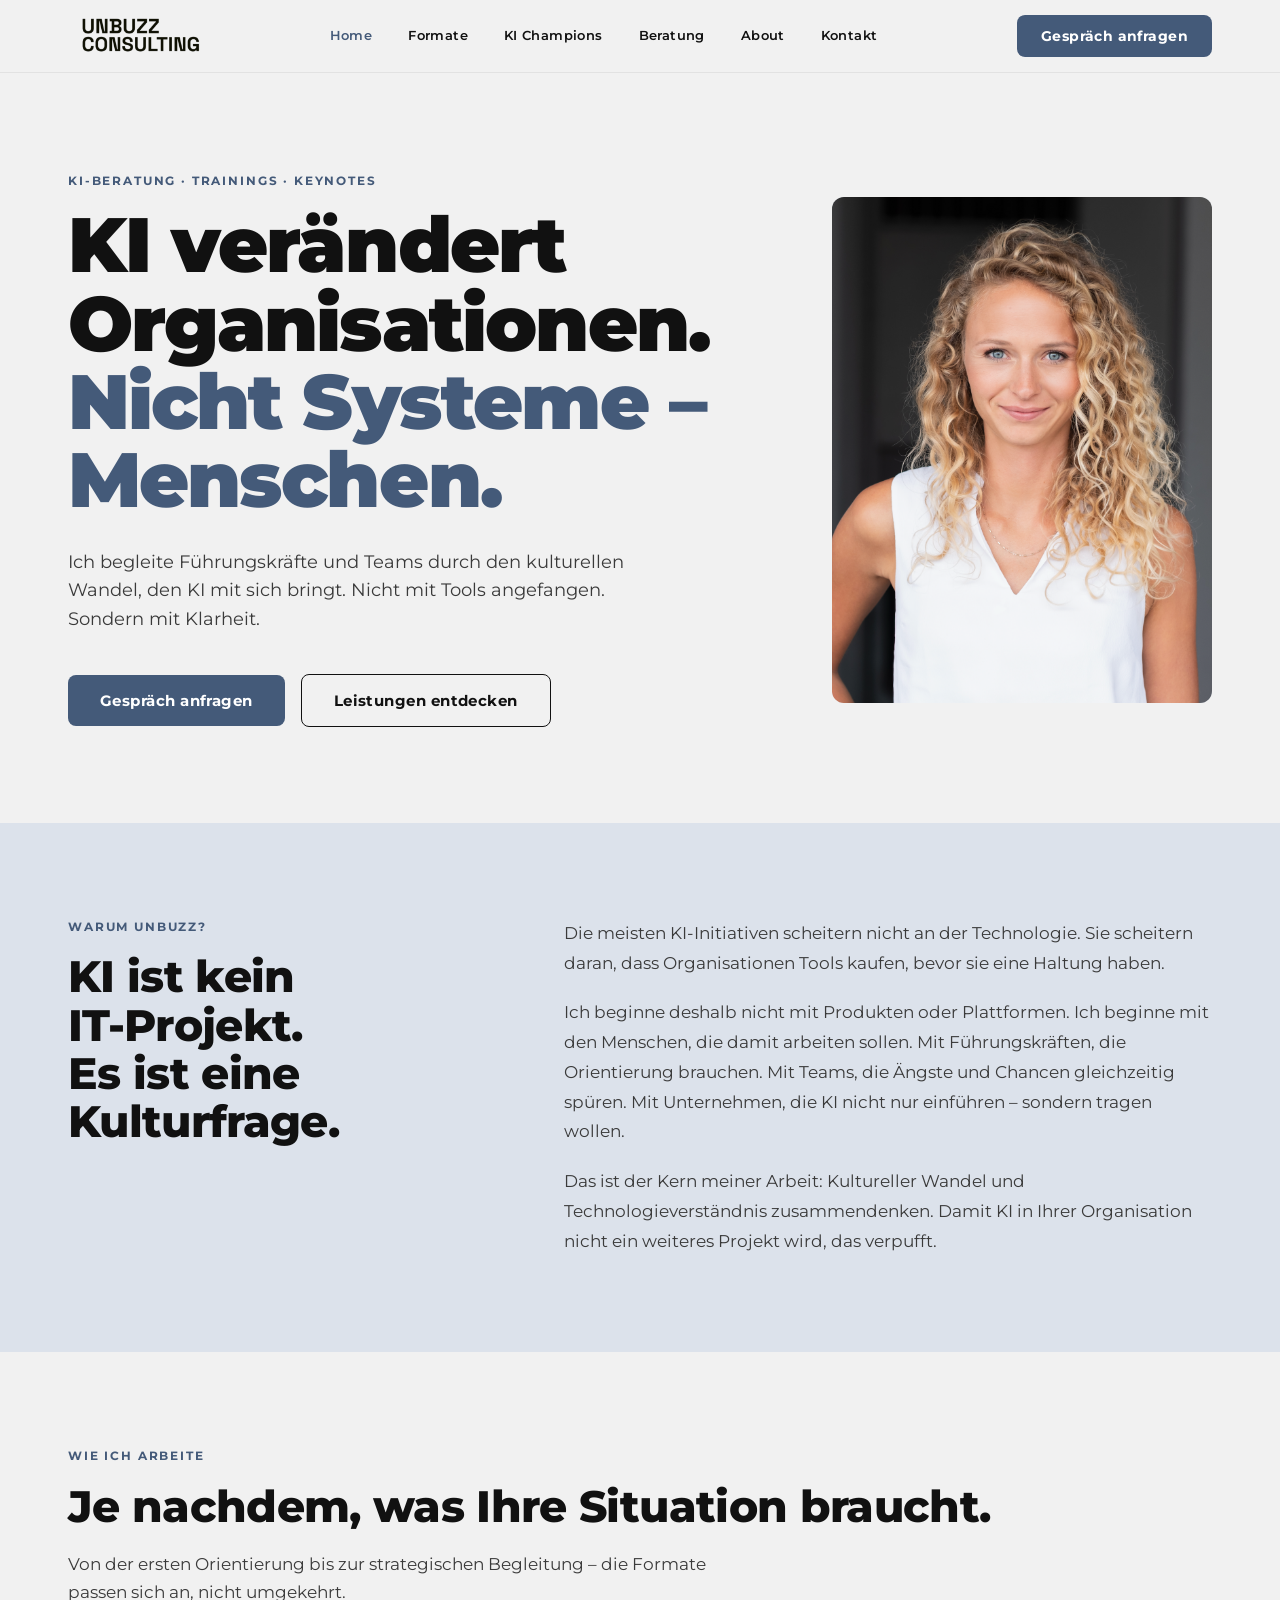
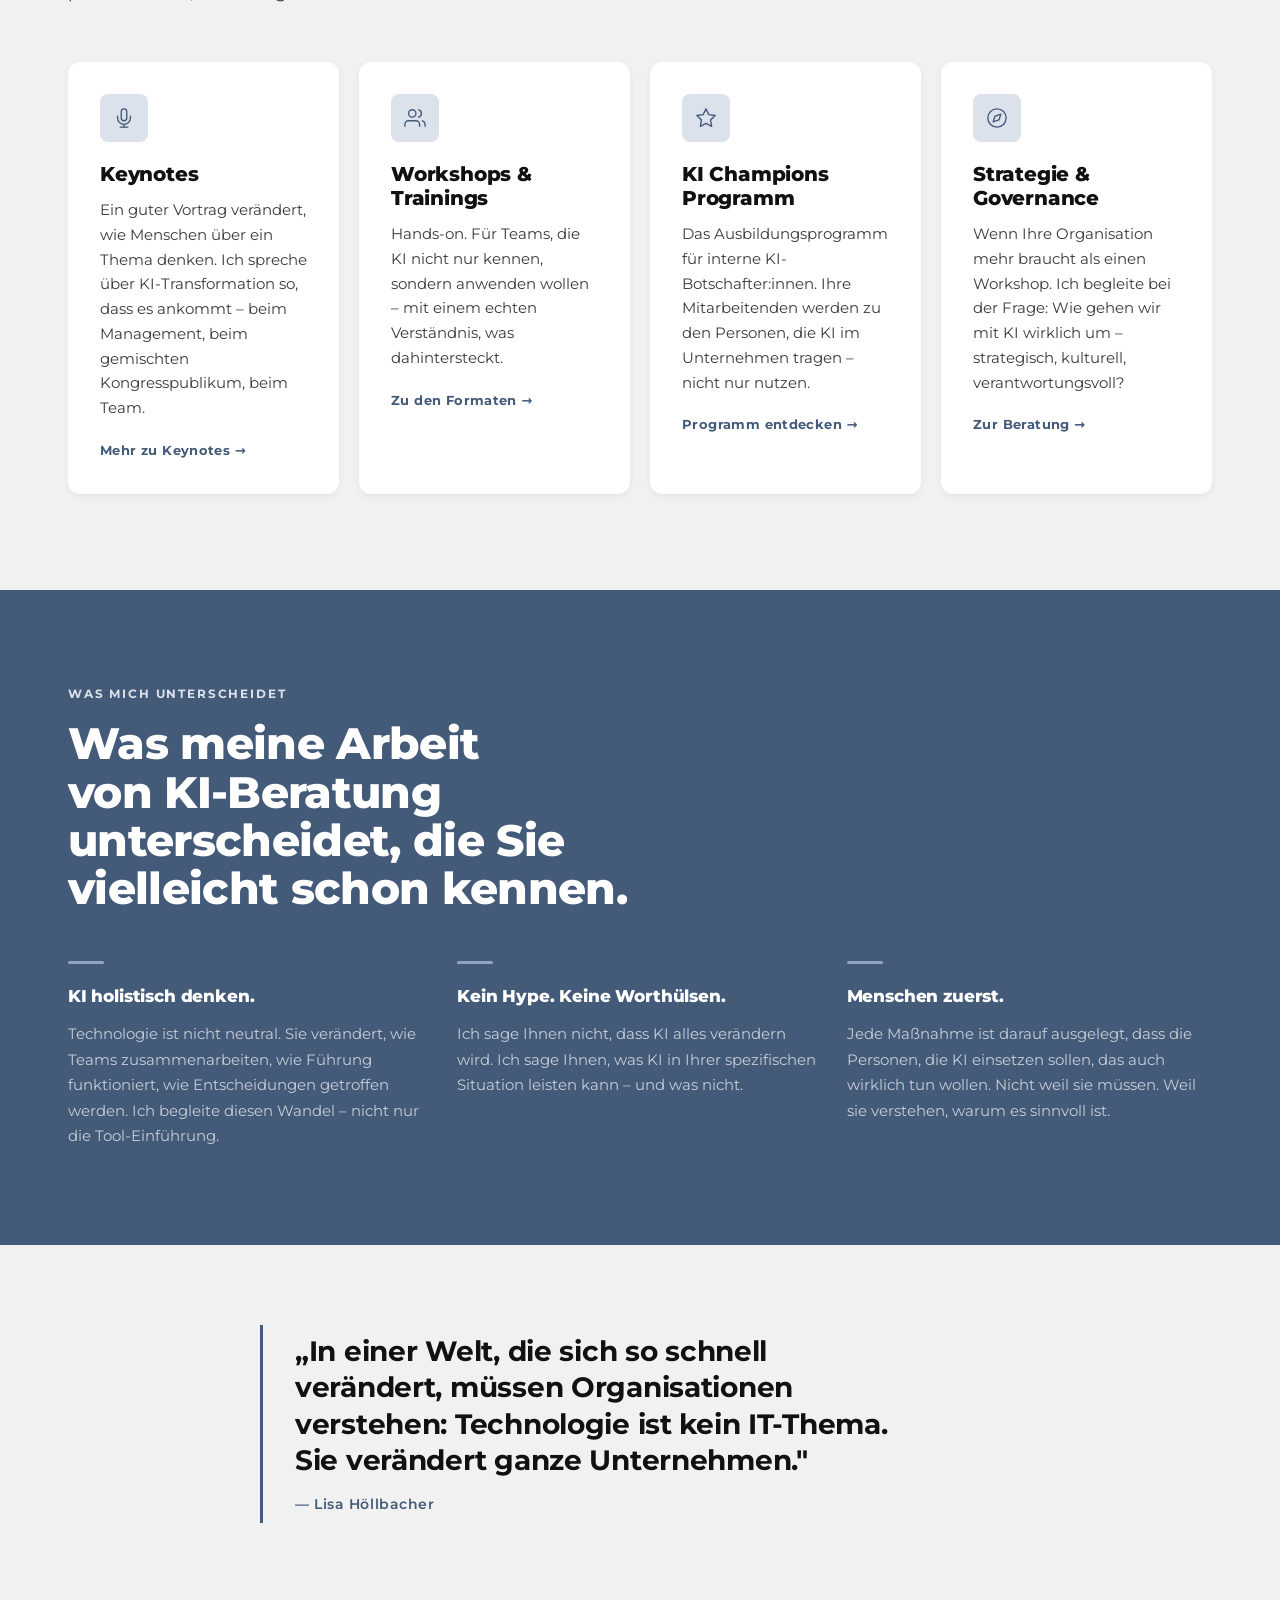
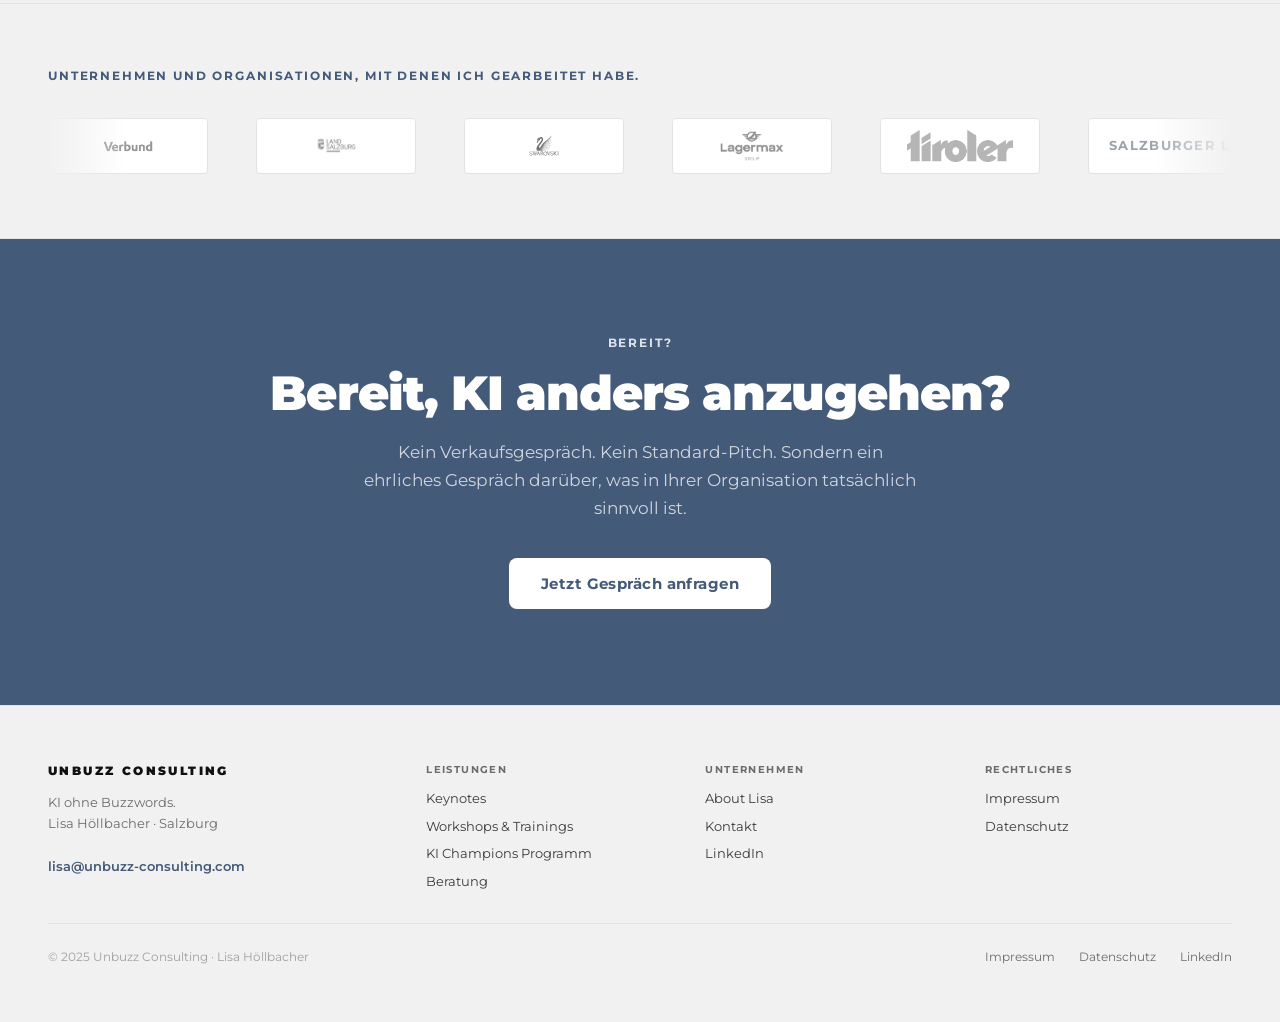
==== index.html @ aeaa01e0 "Add SEO foundations: sitemap, robots.txt, canonical, JSON-LD, OG tags - sitemap.xml: lists all 6 ind" ====
<!DOCTYPE html>
<html lang="de">
<head>
  <meta charset="UTF-8">
  <meta name="viewport" content="width=device-width, initial-scale=1.0">
  <title>Unbuzz Consulting – KI ohne Buzzwords | Lisa Höllbacher</title>
  <meta name="description" content="KI-Trainerin, Keynote Speakerin und Beraterin. Ich begleite Organisationen beim kulturellen Wandel durch KI – klar, konkret, ohne Hype. Workshops, KI Champions Programm, Strategieberatung.">
  <meta property="og:title" content="Unbuzz Consulting – KI ohne Buzzwords | Lisa Höllbacher">
  <meta property="og:description" content="KI-Trainerin, Keynote Speakerin und Beraterin. Ich begleite Organisationen beim kulturellen Wandel durch KI – klar, konkret, ohne Hype.">
  <meta property="og:type" content="website">
  <meta property="og:url" content="https://unbuzz-consulting.com/">
  <meta property="og:image" content="https://unbuzz-consulting.com/assets/img/lisa-portrait.jpg">
  <meta property="og:locale" content="de_AT">
  <meta property="og:site_name" content="Unbuzz Consulting">
  <meta name="robots" content="index, follow">
  <link rel="canonical" href="https://unbuzz-consulting.com/">
  <link rel="stylesheet" href="./assets/css/style.css">
  <script type="application/ld+json">
  {
    "@context": "https://schema.org",
    "@graph": [
      {
        "@type": "Person",
        "name": "Lisa Höllbacher",
        "jobTitle": "KI-Trainerin, Keynote Speakerin & Beraterin",
        "url": "https://unbuzz-consulting.com/about.html",
        "sameAs": [
          "https://www.linkedin.com/in/lisa-hoellbacher",
          "https://www.forbes.com/profile/lisa-hoellbacher"
        ]
      },
      {
        "@type": "ProfessionalService",
        "name": "Unbuzz Consulting",
        "description": "KI-Trainings, Keynotes und strategische Beratung für Organisationen",
        "url": "https://unbuzz-consulting.com",
        "email": "lisa@unbuzz-consulting.com",
        "telephone": "+436641111668",
        "address": {
          "@type": "PostalAddress",
          "addressLocality": "Hallein",
          "postalCode": "5400",
          "addressCountry": "AT"
        },
        "areaServed": ["AT", "DE", "CH"]
      }
    ]
  }
  </script>
</head>
<body>

  <!-- HEADER -->
  <header class="site-header" role="banner">
    <div class="site-header__inner">
      <a href="./index.html" class="site-header__brand" aria-label="Unbuzz Consulting – Startseite">
        <img src="./assets/img/logo.png" alt="Unbuzz Consulting Logo" >
      </a>
      <button class="nav-toggle" aria-expanded="false" aria-controls="main-nav" aria-label="Navigation öffnen">
        <span></span><span></span><span></span>
      </button>
      <nav class="site-header__nav" id="main-nav" role="navigation" aria-label="Hauptnavigation">
        <a href="./index.html" class="active">Home</a>
        <a href="./formate.html">Formate</a>
        <a href="./ki-champions.html">KI Champions</a>
        <a href="./beratung.html">Beratung</a>
        <a href="./about.html">About</a>
        <a href="./kontakt.html">Kontakt</a>
      </nav>
      <a href="./kontakt.html" class="btn btn--primary site-header__cta">Gespräch anfragen</a>
    </div>
  </header>

  <main id="main-content">

    <!-- BLOCK 1: HERO -->
    <section class="hero hero--split" aria-labelledby="hero-title">
      <div class="hero__content">
        <span class="eyebrow">KI-Beratung · Trainings · Keynotes</span>
        <h1 class="hero__title" id="hero-title">
          KI verändert Organisationen.<br>
          <span class="accent">Nicht Systeme –<br>Menschen.</span>
        </h1>
        <p class="hero__sub">
          Ich begleite Führungskräfte und Teams durch den kulturellen Wandel, den KI mit sich bringt. Nicht mit Tools angefangen. Sondern mit Klarheit.
        </p>
        <div class="hero__ctas">
          <a href="./kontakt.html" class="btn btn--primary btn--lg">Gespräch anfragen</a>
          <a href="./formate.html" class="btn btn--outline btn--lg">Leistungen entdecken</a>
        </div>
      </div>
      <div class="hero__portrait" aria-hidden="true">
        <img src="./assets/img/lisa-portrait.jpg" alt="Lisa Höllbacher – KI-Expertin und Keynote Speakerin" width="380" height="507" onerror="this.parentElement.innerHTML='<div class=\'hero__portrait-placeholder\'><span>Lisa Höllbacher</span></div>'">
      </div>
    </section>

    <!-- BLOCK 2: POSITIONIERUNG -->
    <section class="section--soft" aria-labelledby="position-title">
      <div class="section__inner">
        <div class="grid-2-3" style="align-items:start;">
          <div>
            <span class="eyebrow">Warum Unbuzz?</span>
            <h2 class="section__title" id="position-title">KI ist kein IT-Projekt.<br>Es ist eine Kulturfrage.</h2>
          </div>
          <div>
            <p style="font-size:1.0625rem;color:var(--fg-2);line-height:1.75;margin-bottom:20px;">
              Die meisten KI-Initiativen scheitern nicht an der Technologie. Sie scheitern daran, dass Organisationen Tools kaufen, bevor sie eine Haltung haben.
            </p>
            <p style="font-size:1.0625rem;color:var(--fg-2);line-height:1.75;margin-bottom:20px;">
              Ich beginne deshalb nicht mit Produkten oder Plattformen. Ich beginne mit den Menschen, die damit arbeiten sollen. Mit Führungskräften, die Orientierung brauchen. Mit Teams, die Ängste und Chancen gleichzeitig spüren. Mit Unternehmen, die KI nicht nur einführen – sondern tragen wollen.
            </p>
            <p style="font-size:1.0625rem;color:var(--fg-2);line-height:1.75;">
              Das ist der Kern meiner Arbeit: Kultureller Wandel und Technologieverständnis zusammendenken. Damit KI in Ihrer Organisation nicht ein weiteres Projekt wird, das verpufft.
            </p>
          </div>
        </div>
      </div>
    </section>

    <!-- BLOCK 3: LEISTUNGEN -->
    <section class="section" aria-labelledby="leistungen-title">
      <span class="eyebrow">Wie ich arbeite</span>
      <h2 class="section__title" id="leistungen-title">Je nachdem, was Ihre Situation braucht.</h2>
      <p class="section__lead">Von der ersten Orientierung bis zur strategischen Begleitung – die Formate passen sich an, nicht umgekehrt.</p>
      <div class="grid-4" role="list">

        <article class="card fade-in" role="listitem">
          <div class="card__icon" aria-hidden="true">
            <svg viewBox="0 0 24 24" aria-hidden="true"><path d="M12 2a3 3 0 0 1 3 3v7a3 3 0 0 1-6 0V5a3 3 0 0 1 3-3Z"/><path d="M19 10v2a7 7 0 0 1-14 0v-2"/><line x1="12" y1="19" x2="12" y2="22"/><line x1="8" y1="22" x2="16" y2="22"/></svg>
          </div>
          <h3 class="card__title">Keynotes</h3>
          <p class="card__body">Ein guter Vortrag verändert, wie Menschen über ein Thema denken. Ich spreche über KI-Transformation so, dass es ankommt – beim Management, beim gemischten Kongresspublikum, beim Team.</p>
          <a href="./formate.html#keynotes" class="card__link">Mehr zu Keynotes →</a>
        </article>

        <article class="card fade-in" role="listitem">
          <div class="card__icon" aria-hidden="true">
            <svg viewBox="0 0 24 24" aria-hidden="true"><path d="M17 21v-2a4 4 0 0 0-4-4H5a4 4 0 0 0-4 4v2"/><circle cx="9" cy="7" r="4"/><path d="M23 21v-2a4 4 0 0 0-3-3.87"/><path d="M16 3.13a4 4 0 0 1 0 7.75"/></svg>
          </div>
          <h3 class="card__title">Workshops &amp; Trainings</h3>
          <p class="card__body">Hands-on. Für Teams, die KI nicht nur kennen, sondern anwenden wollen – mit einem echten Verständnis, was dahintersteckt.</p>
          <a href="./formate.html" class="card__link">Zu den Formaten →</a>
        </article>

        <article class="card fade-in" role="listitem">
          <div class="card__icon" aria-hidden="true">
            <svg viewBox="0 0 24 24" aria-hidden="true"><polygon points="12 2 15.09 8.26 22 9.27 17 14.14 18.18 21.02 12 17.77 5.82 21.02 7 14.14 2 9.27 8.91 8.26 12 2"/></svg>
          </div>
          <h3 class="card__title">KI Champions Programm</h3>
          <p class="card__body">Das Ausbildungsprogramm für interne KI-Botschafter:innen. Ihre Mitarbeitenden werden zu den Personen, die KI im Unternehmen tragen – nicht nur nutzen.</p>
          <a href="./ki-champions.html" class="card__link">Programm entdecken →</a>
        </article>

        <article class="card fade-in" role="listitem">
          <div class="card__icon" aria-hidden="true">
            <svg viewBox="0 0 24 24" aria-hidden="true"><circle cx="12" cy="12" r="10"/><polygon points="16.24 7.76 14.12 14.12 7.76 16.24 9.88 9.88 16.24 7.76"/></svg>
          </div>
          <h3 class="card__title">Strategie &amp; Governance</h3>
          <p class="card__body">Wenn Ihre Organisation mehr braucht als einen Workshop. Ich begleite bei der Frage: Wie gehen wir mit KI wirklich um – strategisch, kulturell, verantwortungsvoll?</p>
          <a href="./beratung.html" class="card__link">Zur Beratung →</a>
        </article>

      </div>
    </section>

    <!-- BLOCK 4: DIFFERENZIERUNG -->
    <section class="section--dark" aria-labelledby="diff-title">
      <div class="section__inner">
        <span class="eyebrow eyebrow--light">Was mich unterscheidet</span>
        <h2 class="section__title section__title--light" id="diff-title" style="max-width:640px;">Was meine Arbeit von KI-Beratung unterscheidet, die Sie vielleicht schon kennen.</h2>
        <div class="grid-3" style="margin-top:48px;">
          <div class="fade-in">
            <div style="width:36px;height:3px;background:var(--unb-steel);border-radius:2px;margin-bottom:20px;"></div>
            <h3 style="font-weight:800;font-size:1.0625rem;color:#fff;margin-bottom:12px;letter-spacing:-0.01em;">KI holistisch denken.</h3>
            <p style="font-size:0.9375rem;color:rgba(255,255,255,0.7);line-height:1.7;">Technologie ist nicht neutral. Sie verändert, wie Teams zusammenarbeiten, wie Führung funktioniert, wie Entscheidungen getroffen werden. Ich begleite diesen Wandel – nicht nur die Tool-Einführung.</p>
          </div>
          <div class="fade-in">
            <div style="width:36px;height:3px;background:var(--unb-steel);border-radius:2px;margin-bottom:20px;"></div>
            <h3 style="font-weight:800;font-size:1.0625rem;color:#fff;margin-bottom:12px;letter-spacing:-0.01em;">Kein Hype. Keine Worthülsen.</h3>
            <p style="font-size:0.9375rem;color:rgba(255,255,255,0.7);line-height:1.7;">Ich sage Ihnen nicht, dass KI alles verändern wird. Ich sage Ihnen, was KI in Ihrer spezifischen Situation leisten kann – und was nicht.</p>
          </div>
          <div class="fade-in">
            <div style="width:36px;height:3px;background:var(--unb-steel);border-radius:2px;margin-bottom:20px;"></div>
            <h3 style="font-weight:800;font-size:1.0625rem;color:#fff;margin-bottom:12px;letter-spacing:-0.01em;">Menschen zuerst.</h3>
            <p style="font-size:0.9375rem;color:rgba(255,255,255,0.7);line-height:1.7;">Jede Maßnahme ist darauf ausgelegt, dass die Personen, die KI einsetzen sollen, das auch wirklich tun wollen. Nicht weil sie müssen. Weil sie verstehen, warum es sinnvoll ist.</p>
          </div>
        </div>
      </div>
    </section>

    <!-- BLOCK 5: PULL QUOTE -->
    <section class="section" style="padding-top:80px;padding-bottom:80px;">
      <div style="max-width:760px;margin:0 auto;">
        <blockquote class="pull-quote">
          <p class="pull-quote__text">„In einer Welt, die sich so schnell verändert, müssen Organisationen verstehen: Technologie ist kein IT-Thema. Sie verändert ganze Unternehmen."</p>
          <footer class="pull-quote__author">— Lisa Höllbacher</footer>
        </blockquote>
      </div>
    </section>

    <!-- BLOCK 6: KUNDEN -->
    <div class="clients" aria-label="Referenzkunden">
      <div class="clients__label">
        <span class="eyebrow" style="margin-bottom:0;">Unternehmen und Organisationen, mit denen ich gearbeitet habe.</span>
      </div>
      <div class="clients__track-wrap">
        <div class="clients__track" aria-hidden="true">
          <!-- First set -->
          <div class="clients__logo clients__logo--img"><img loading="lazy" src="./assets/img/Kundenlogo/Verbund-group-logo.png" alt="Verbund"></div>
          <div class="clients__logo clients__logo--img"><img loading="lazy" src="./assets/img/Kundenlogo/land-salzburg-logo-1.jpg" alt="Land Salzburg"></div>
          <div class="clients__logo clients__logo--img"><img loading="lazy" src="./assets/img/Kundenlogo/swarovski-1.svg" alt="Swarovski"></div>
          <div class="clients__logo clients__logo--img"><img loading="lazy" src="./assets/img/Kundenlogo/lagermaxlogo.png" alt="Lagermax"></div>
          <div class="clients__logo clients__logo--img"><img loading="lazy" src="./assets/img/Kundenlogo/Tiroler_Logo_RGB (5).jpg" alt="Tiroler"></div>
          <div class="clients__logo">Salzburger Land Tourismus</div>
          <div class="clients__logo">IMH</div>
          <div class="clients__logo">apacampus</div>
          <div class="clients__logo">tectrain</div>
          <div class="clients__logo">S Research</div>
          <div class="clients__logo">akaki</div>
          <!-- Duplicate for seamless loop -->
          <div class="clients__logo clients__logo--img"><img loading="lazy" src="./assets/img/Kundenlogo/Verbund-group-logo.png" alt="Verbund"></div>
          <div class="clients__logo clients__logo--img"><img loading="lazy" src="./assets/img/Kundenlogo/land-salzburg-logo-1.jpg" alt="Land Salzburg"></div>
          <div class="clients__logo clients__logo--img"><img loading="lazy" src="./assets/img/Kundenlogo/swarovski-1.svg" alt="Swarovski"></div>
          <div class="clients__logo clients__logo--img"><img loading="lazy" src="./assets/img/Kundenlogo/lagermaxlogo.png" alt="Lagermax"></div>
          <div class="clients__logo clients__logo--img"><img loading="lazy" src="./assets/img/Kundenlogo/Tiroler_Logo_RGB (5).jpg" alt="Tiroler"></div>
          <div class="clients__logo">Salzburger Land Tourismus</div>
          <div class="clients__logo">IMH</div>
          <div class="clients__logo">apacampus</div>
          <div class="clients__logo">tectrain</div>
          <div class="clients__logo">S Research</div>
          <div class="clients__logo">akaki</div>
        </div>
      </div>
    </div>

    <!-- BLOCK 7: CTA BANNER -->
    <section class="cta-banner" aria-labelledby="cta-title">
      <div class="cta-banner__inner">
        <span class="eyebrow eyebrow--light" style="text-align:center;display:block;">Bereit?</span>
        <h2 class="cta-banner__title" id="cta-title">Bereit, KI anders anzugehen?</h2>
        <p class="cta-banner__text">Kein Verkaufsgespräch. Kein Standard-Pitch. Sondern ein ehrliches Gespräch darüber, was in Ihrer Organisation tatsächlich sinnvoll ist.</p>
        <div class="cta-banner__ctas">
          <a href="./kontakt.html" class="btn btn--white btn--lg">Jetzt Gespräch anfragen</a>
        </div>
      </div>
    </section>

  </main>

  <!-- FOOTER -->
  <footer class="site-footer" role="contentinfo">
    <div class="site-footer__inner">
      <div>
        <div class="site-footer__brand">Unbuzz Consulting</div>
        <p class="site-footer__tagline">KI ohne Buzzwords.<br>Lisa Höllbacher · Salzburg</p>
        <a href="mailto:lisa@unbuzz-consulting.com" style="font-size:0.8125rem;color:var(--unb-navy);font-weight:600;">lisa@unbuzz-consulting.com</a>
      </div>
      <div>
        <div class="site-footer__col-title">Leistungen</div>
        <nav class="site-footer__col" aria-label="Leistungen">
          <a href="./formate.html">Keynotes</a>
          <a href="./formate.html">Workshops &amp; Trainings</a>
          <a href="./ki-champions.html">KI Champions Programm</a>
          <a href="./beratung.html">Beratung</a>
        </nav>
      </div>
      <div>
        <div class="site-footer__col-title">Unternehmen</div>
        <nav class="site-footer__col" aria-label="Unternehmen">
          <a href="./about.html">About Lisa</a>
          <a href="./kontakt.html">Kontakt</a>
          <a href="https://linkedin.com/in/lisa-hoellbacher" target="_blank" rel="noopener noreferrer">LinkedIn</a>
        </nav>
      </div>
      <div>
        <div class="site-footer__col-title">Rechtliches</div>
        <nav class="site-footer__col" aria-label="Rechtliches">
          <a href="./impressum.html">Impressum</a>
          <a href="./datenschutz.html">Datenschutz</a>
        </nav>
      </div>
    </div>
    <div class="site-footer__bottom">
      <span class="site-footer__legal">&copy; 2025 Unbuzz Consulting · Lisa Höllbacher</span>
      <div class="site-footer__links">
        <a href="./impressum.html">Impressum</a>
        <a href="./datenschutz.html">Datenschutz</a>
        <a href="https://linkedin.com/in/lisa-hoellbacher" target="_blank" rel="noopener noreferrer">LinkedIn</a>
      </div>
    </div>
  </footer>

  <script>
    // Mobile nav toggle
    const toggle = document.querySelector('.nav-toggle');
    const nav = document.querySelector('.site-header__nav');
    const cta = document.querySelector('.site-header__cta');
    if (toggle && nav) {
      toggle.addEventListener('click', () => {
        const open = nav.classList.toggle('open');
        toggle.setAttribute('aria-expanded', open);
        if (cta) cta.classList.toggle('open', open);
      });
    }

    // Scroll fade-in
    const observer = new IntersectionObserver((entries) => {
      entries.forEach(e => { if (e.isIntersecting) { e.target.classList.add('visible'); observer.unobserve(e.target); } });
    }, { threshold: 0.1, rootMargin: '0px 0px -40px 0px' });
    document.querySelectorAll('.fade-in').forEach(el => observer.observe(el));
  </script>

</body>
</html>
---- assets/css/style.css ----
/* =====================================================
   Unbuzz Consulting — Main Stylesheet
   Brand: Montserrat · Navy #445a79 · Steel #8fa4c1 · Mist #dce2eb
   ===================================================== */

/* ---------- Fonts ---------- */
@font-face {
  font-family: "Montserrat";
  font-style: normal;
  font-weight: 400;
  font-display: swap;
  src: url("../fonts/Montserrat-Regular.woff2") format("woff2");
}
@font-face {
  font-family: "Montserrat";
  font-style: normal;
  font-weight: 500;
  font-display: swap;
  src: url("../fonts/Montserrat-Medium.woff2") format("woff2");
}
@font-face {
  font-family: "Montserrat";
  font-style: normal;
  font-weight: 600;
  font-display: swap;
  src: url("../fonts/Montserrat-SemiBold.woff2") format("woff2");
}
@font-face {
  font-family: "Montserrat";
  font-style: normal;
  font-weight: 700;
  font-display: swap;
  src: url("../fonts/Montserrat-Bold.woff2") format("woff2");
}
@font-face {
  font-family: "Montserrat";
  font-style: normal;
  font-weight: 800;
  font-display: swap;
  src: url("../fonts/Montserrat-ExtraBold.woff2") format("woff2");
}
@font-face {
  font-family: "Montserrat";
  font-style: normal;
  font-weight: 900;
  font-display: swap;
  src: url("../fonts/Montserrat-Black.woff2") format("woff2");
}

/* ---------- Design Tokens ---------- */
:root {
  --unb-bg:     #f1f1f1;
  --unb-white:  #ffffff;
  --unb-ink:    #111111;
  --unb-navy:   #445a79;
  --unb-steel:  #8fa4c1;
  --unb-mist:   #dce2eb;

  --fg-1: #111111;
  --fg-2: #3a3a3a;
  --fg-3: #6b6b6b;
  --fg-4: #a0a0a0;

  --border-1: #e2e2e2;
  --border-2: #cfcfcf;

  --font-sans: "Montserrat", ui-sans-serif, system-ui, -apple-system, sans-serif;

  --shadow-xs: 0 1px 2px rgba(17,17,17,0.04);
  --shadow-sm: 0 2px 6px rgba(17,17,17,0.06);
  --shadow-md: 0 8px 24px rgba(17,17,17,0.08);
  --shadow-lg: 0 24px 48px rgba(17,17,17,0.10);

  --r-sm: 4px;
  --r-md: 8px;
  --r-lg: 12px;

  --ease-std: cubic-bezier(0.22, 1, 0.36, 1);
  --dur-fast: 140ms;
  --dur-base: 220ms;

  --max-w: 1240px;
}

/* ---------- Reset ---------- */
*, *::before, *::after { box-sizing: border-box; margin: 0; padding: 0; }
html { font-size: 16px; scroll-behavior: smooth; }
body {
  font-family: var(--font-sans);
  background: var(--unb-bg);
  color: var(--fg-1);
  -webkit-font-smoothing: antialiased;
  -moz-osx-font-smoothing: grayscale;
  line-height: 1.5;
}
img { display: block; max-width: 100%; }
a { color: inherit; text-decoration: none; }
ul, ol { list-style: none; }

/* ---------- Eyebrow ---------- */
.eyebrow {
  display: block;
  font-weight: 700;
  font-size: 0.72rem;
  letter-spacing: 0.16em;
  text-transform: uppercase;
  color: var(--unb-navy);
  margin-bottom: 1rem;
}
.eyebrow--light { color: var(--unb-mist); }

/* ---------- Buttons ---------- */
.btn {
  display: inline-flex;
  align-items: center;
  gap: 8px;
  font-family: var(--font-sans);
  font-weight: 700;
  font-size: 0.875rem;
  letter-spacing: 0.03em;
  padding: 14px 24px;
  border-radius: var(--r-md);
  border: none;
  cursor: pointer;
  line-height: 1;
  text-decoration: none;
  transition:
    background var(--dur-fast) var(--ease-std),
    color var(--dur-fast) var(--ease-std),
    transform var(--dur-fast) var(--ease-std),
    box-shadow var(--dur-fast) var(--ease-std);
}
.btn:active { transform: scale(0.98); }
.btn--primary {
  background: var(--unb-navy);
  color: #fff;
}
.btn--primary:hover { background: #37486a; }
.btn--outline {
  background: transparent;
  color: var(--fg-1);
  border: 1.5px solid var(--fg-1);
  padding: 12.5px 22px;
}
.btn--outline:hover {
  background: var(--unb-mist);
  border-color: var(--unb-navy);
  color: var(--unb-navy);
}
.btn--ghost {
  background: transparent;
  color: var(--unb-navy);
  padding: 14px 6px;
  font-weight: 700;
}
.btn--ghost:hover { color: var(--fg-1); }
.btn--lg { padding: 18px 32px; font-size: 0.9375rem; }
.btn--white {
  background: #fff;
  color: var(--unb-navy);
}
.btn--white:hover { background: var(--unb-mist); }

/* ---------- Header / Nav ---------- */
.site-header {
  position: sticky;
  top: 0;
  z-index: 100;
  background: rgba(241, 241, 241, 0.95);
  border-bottom: 1px solid var(--border-1);
  backdrop-filter: blur(8px);
  -webkit-backdrop-filter: blur(8px);
}
.site-header__inner {
  max-width: var(--max-w);
  margin: 0 auto;
  padding: 0 48px;
  display: flex;
  align-items: center;
  justify-content: space-between;
  height: 72px;
}
.site-header__brand {
  display: flex;
  align-items: center;
  gap: 12px;
  text-decoration: none;
}
.site-header__brand img { height: 80px; width: auto; mix-blend-mode: multiply; }
.site-header__brand-name {
  font-weight: 900;
  font-size: 1rem;
  letter-spacing: 0.06em;
  color: var(--fg-1);
  text-transform: uppercase;
}
.site-header__nav {
  display: flex;
  align-items: center;
  gap: 36px;
}
.site-header__nav a {
  font-weight: 600;
  font-size: 0.8125rem;
  letter-spacing: 0.03em;
  color: var(--fg-1);
  transition: color var(--dur-fast) var(--ease-std);
}
.site-header__nav a:hover,
.site-header__nav a.active { color: var(--unb-navy); }
.site-header__cta { margin-left: 20px; }

/* Mobile nav toggle */
.nav-toggle {
  display: none;
  flex-direction: column;
  gap: 5px;
  background: none;
  border: none;
  cursor: pointer;
  padding: 8px;
}
.nav-toggle span {
  display: block;
  width: 24px;
  height: 2px;
  background: var(--fg-1);
  border-radius: 2px;
  transition: transform var(--dur-base) var(--ease-std), opacity var(--dur-fast) var(--ease-std);
}

/* ---------- Hero ---------- */
.hero {
  max-width: var(--max-w);
  margin: 0 auto;
  padding: 100px 48px 96px;
}
.hero--split {
  display: grid;
  grid-template-columns: 1fr 380px;
  gap: 64px;
  align-items: center;
}
.hero__title {
  font-weight: 900;
  font-size: clamp(2.5rem, 6vw, 5rem);
  line-height: 1.02;
  letter-spacing: -0.025em;
  color: var(--fg-1);
  text-wrap: balance;
  margin-bottom: 28px;
}
.hero__title .accent { color: var(--unb-navy); }
.hero__sub {
  font-size: 1.125rem;
  color: var(--fg-2);
  font-weight: 400;
  max-width: 580px;
  line-height: 1.6;
  margin-bottom: 40px;
}
.hero__ctas {
  display: flex;
  gap: 16px;
  flex-wrap: wrap;
  align-items: center;
}
.hero__portrait {
  border-radius: var(--r-lg);
  overflow: hidden;
  aspect-ratio: 3/4;
  background: var(--unb-mist);
  position: relative;
}
.hero__portrait img {
  width: 100%;
  height: 100%;
  object-fit: cover;
  object-position: center top;
}
.hero__portrait-placeholder {
  width: 100%;
  height: 100%;
  display: flex;
  flex-direction: column;
  align-items: center;
  justify-content: flex-end;
  padding: 24px;
  background: linear-gradient(160deg, var(--unb-mist) 0%, #c8d4e3 100%);
}
.hero__portrait-placeholder span {
  font-size: 0.6875rem;
  font-weight: 700;
  letter-spacing: 0.14em;
  text-transform: uppercase;
  color: var(--unb-navy);
  background: rgba(255,255,255,0.85);
  padding: 6px 10px;
  border-radius: var(--r-sm);
}

/* ---------- Section base ---------- */
.section {
  max-width: var(--max-w);
  margin: 0 auto;
  padding: 96px 48px;
}
.section--soft {
  background: var(--unb-mist);
  max-width: none;
  padding: 96px 0;
}
.section--soft .section__inner {
  max-width: var(--max-w);
  margin: 0 auto;
  padding: 0 48px;
}
.section--dark {
  background: var(--unb-navy);
  max-width: none;
  padding: 96px 0;
  color: #fff;
}
.section--dark .section__inner {
  max-width: var(--max-w);
  margin: 0 auto;
  padding: 0 48px;
}
.section--ink {
  background: var(--unb-ink);
  max-width: none;
  padding: 96px 0;
  color: #fff;
}
.section--ink .section__inner {
  max-width: var(--max-w);
  margin: 0 auto;
  padding: 0 48px;
}
.section__title {
  font-weight: 800;
  font-size: clamp(1.75rem, 3.5vw, 2.75rem);
  letter-spacing: -0.015em;
  line-height: 1.1;
  color: var(--fg-1);
  margin-bottom: 20px;
  text-wrap: balance;
}
.section__title--light { color: #fff; }
.section__lead {
  font-size: 1.0625rem;
  color: var(--fg-2);
  max-width: 680px;
  line-height: 1.65;
  margin-bottom: 56px;
}
.section__lead--light { color: rgba(255,255,255,0.8); }

/* ---------- Cards ---------- */
.card {
  background: var(--unb-white);
  border-radius: var(--r-lg);
  padding: 32px;
  box-shadow: var(--shadow-sm);
  transition: box-shadow var(--dur-base) var(--ease-std), transform var(--dur-base) var(--ease-std);
}
.card:hover { box-shadow: var(--shadow-md); }
.card--mist { background: var(--unb-mist); box-shadow: none; }
.card--mist:hover { box-shadow: none; }
.card--border {
  background: var(--unb-white);
  border: 1px solid var(--border-1);
  box-shadow: none;
}
.card--border:hover { border-color: var(--unb-navy); }

.card__icon {
  width: 48px;
  height: 48px;
  background: var(--unb-mist);
  border-radius: var(--r-md);
  display: flex;
  align-items: center;
  justify-content: center;
  margin-bottom: 20px;
  color: var(--unb-navy);
}
.card__icon svg { width: 22px; height: 22px; stroke: currentColor; fill: none; stroke-width: 1.5; stroke-linecap: round; stroke-linejoin: round; }
.card__num {
  font-weight: 900;
  font-size: 3rem;
  line-height: 1;
  color: var(--unb-navy);
  margin-bottom: 12px;
  letter-spacing: -0.03em;
}
.card__title {
  font-weight: 800;
  font-size: 1.25rem;
  color: var(--fg-1);
  margin-bottom: 12px;
  letter-spacing: -0.01em;
  line-height: 1.2;
}
.card__body {
  font-size: 0.9375rem;
  color: var(--fg-2);
  line-height: 1.65;
}
.card__link {
  display: inline-flex;
  align-items: center;
  gap: 6px;
  margin-top: 20px;
  font-weight: 700;
  font-size: 0.8125rem;
  letter-spacing: 0.03em;
  color: var(--unb-navy);
  text-decoration: none;
  transition: gap var(--dur-fast) var(--ease-std), color var(--dur-fast) var(--ease-std);
}
.card__link:hover { gap: 10px; color: var(--fg-1); }
.card__label {
  display: inline-block;
  font-weight: 700;
  font-size: 0.6875rem;
  letter-spacing: 0.14em;
  text-transform: uppercase;
  color: var(--unb-navy);
  background: var(--unb-mist);
  padding: 4px 10px;
  border-radius: var(--r-sm);
  margin-bottom: 16px;
}

/* ---------- Grid layouts ---------- */
.grid-2 {
  display: grid;
  grid-template-columns: repeat(2, 1fr);
  gap: 24px;
}
.grid-3 {
  display: grid;
  grid-template-columns: repeat(3, 1fr);
  gap: 24px;
}
.grid-4 {
  display: grid;
  grid-template-columns: repeat(4, 1fr);
  gap: 20px;
}
.grid-2-3 {
  display: grid;
  grid-template-columns: 2fr 3fr;
  gap: 64px;
  align-items: start;
}

/* ---------- Pull quote ---------- */
.pull-quote {
  border-left: 3px solid var(--unb-navy);
  padding: 8px 0 8px 32px;
  margin: 0;
}
.pull-quote__text {
  font-weight: 700;
  font-size: clamp(1.25rem, 2.5vw, 1.75rem);
  line-height: 1.3;
  color: var(--fg-1);
  letter-spacing: -0.01em;
  text-wrap: balance;
}
.pull-quote__author {
  margin-top: 16px;
  font-size: 0.875rem;
  font-weight: 600;
  color: var(--unb-navy);
  letter-spacing: 0.04em;
}
.pull-quote--light .pull-quote__text { color: #fff; }
.pull-quote--light .pull-quote__author { color: var(--unb-mist); }
.pull-quote--light { border-color: var(--unb-steel); }

/* ---------- Clients logo strip ---------- */
.clients {
  border-top: 1px solid var(--border-1);
  border-bottom: 1px solid var(--border-1);
  padding: 64px 48px;
  overflow: hidden;
}
.clients__label {
  max-width: var(--max-w);
  margin: 0 auto 32px;
}
.clients__track-wrap {
  max-width: var(--max-w);
  margin: 0 auto;
  mask-image: linear-gradient(to right, transparent 0, #000 80px, #000 calc(100% - 80px), transparent 100%);
  -webkit-mask-image: linear-gradient(to right, transparent 0, #000 80px, #000 calc(100% - 80px), transparent 100%);
  overflow: hidden;
}
.clients__track {
  display: flex;
  gap: 48px;
  animation: slide-clients 38s linear infinite;
  width: max-content;
}
.clients__track:hover { animation-play-state: paused; }
.clients__logo {
  flex: 0 0 auto;
  height: 56px;
  min-width: 140px;
  display: flex;
  align-items: center;
  justify-content: center;
  padding: 0 20px;
  font-weight: 700;
  font-size: 0.8125rem;
  letter-spacing: 0.1em;
  color: #9aa3ad;
  background: var(--unb-white);
  border: 1px solid var(--border-1);
  border-radius: var(--r-sm);
  text-transform: uppercase;
  white-space: nowrap;
}
.clients__logo--img {
  padding: 10px 20px;
  min-width: 160px;
}
.clients__logo--img img {
  height: 32px;
  width: auto;
  max-width: 140px;
  object-fit: contain;
  filter: grayscale(100%) opacity(0.55);
  transition: filter var(--dur-base) var(--ease-std);
}
.clients__track:hover .clients__logo--img img {
  filter: grayscale(100%) opacity(0.8);
}
@keyframes slide-clients {
  from { transform: translateX(0); }
  to { transform: translateX(-50%); }
}

/* ---------- CTA Banner ---------- */
.cta-banner {
  background: var(--unb-navy);
  padding: 96px 48px;
  text-align: center;
}
.cta-banner__inner {
  max-width: 760px;
  margin: 0 auto;
}
.cta-banner__title {
  font-weight: 900;
  font-size: clamp(2rem, 4vw, 3rem);
  line-height: 1.05;
  letter-spacing: -0.02em;
  color: #fff;
  margin-bottom: 20px;
  text-wrap: balance;
}
.cta-banner__text {
  font-size: 1.0625rem;
  color: rgba(255,255,255,0.75);
  line-height: 1.65;
  margin-bottom: 36px;
  max-width: 560px;
  margin-left: auto;
  margin-right: auto;
}
.cta-banner__ctas { display: flex; gap: 16px; justify-content: center; flex-wrap: wrap; }

/* ---------- Process steps ---------- */
.steps {
  display: flex;
  flex-direction: column;
  gap: 0;
}
.step {
  display: grid;
  grid-template-columns: 56px 1fr;
  gap: 24px;
  padding: 28px 0;
  border-bottom: 1px solid var(--border-1);
}
.step:last-child { border-bottom: none; }
.step__num {
  font-weight: 900;
  font-size: 2rem;
  color: var(--unb-navy);
  line-height: 1;
  letter-spacing: -0.02em;
}
.step__title {
  font-weight: 800;
  font-size: 1.0625rem;
  color: var(--fg-1);
  margin-bottom: 6px;
  letter-spacing: -0.01em;
}
.step__body {
  font-size: 0.9375rem;
  color: var(--fg-2);
  line-height: 1.65;
}

/* ---------- Differentiator list ---------- */
.diff-list {
  display: flex;
  flex-direction: column;
  gap: 32px;
}
.diff-item {
  display: grid;
  grid-template-columns: 3px 1fr;
  gap: 24px;
}
.diff-item__bar {
  background: var(--unb-navy);
  border-radius: 2px;
}
.diff-item__title {
  font-weight: 800;
  font-size: 1rem;
  color: var(--fg-1);
  margin-bottom: 8px;
  letter-spacing: -0.01em;
}
.diff-item__body {
  font-size: 0.9375rem;
  color: var(--fg-2);
  line-height: 1.65;
}

/* ---------- Format block ---------- */
.format-block {
  background: var(--unb-white);
  border-radius: var(--r-lg);
  padding: 48px;
  box-shadow: var(--shadow-sm);
  margin-bottom: 24px;
}
.format-block__header {
  display: flex;
  align-items: flex-start;
  justify-content: space-between;
  gap: 24px;
  margin-bottom: 24px;
}
.format-block__meta {
  font-weight: 700;
  font-size: 0.6875rem;
  letter-spacing: 0.14em;
  text-transform: uppercase;
  color: var(--unb-steel);
  margin-bottom: 10px;
}
.format-block__title {
  font-weight: 800;
  font-size: 1.5rem;
  color: var(--fg-1);
  letter-spacing: -0.01em;
  line-height: 1.15;
  margin-bottom: 8px;
  text-wrap: balance;
}
.format-block__for {
  font-size: 0.875rem;
  color: var(--unb-navy);
  font-weight: 600;
}
.format-block__body {
  font-size: 0.9375rem;
  color: var(--fg-2);
  line-height: 1.7;
  margin-bottom: 24px;
}
.format-block__list {
  display: flex;
  flex-direction: column;
  gap: 8px;
  margin-bottom: 28px;
}
.format-block__list li {
  display: flex;
  gap: 10px;
  font-size: 0.9375rem;
  color: var(--fg-2);
  line-height: 1.5;
}
.format-block__list li::before {
  content: "→";
  color: var(--unb-navy);
  font-weight: 700;
  flex-shrink: 0;
  margin-top: 1px;
}
.format-block__result {
  background: var(--unb-mist);
  border-radius: var(--r-md);
  padding: 16px 20px;
  font-size: 0.875rem;
  color: var(--unb-navy);
  font-weight: 600;
  margin-bottom: 24px;
}
.format-block__result strong {
  font-weight: 800;
  display: block;
  margin-bottom: 4px;
  letter-spacing: 0.04em;
  text-transform: uppercase;
  font-size: 0.6875rem;
}

/* ---------- Module (KI Champions) ---------- */
.module {
  display: grid;
  grid-template-columns: 60px 1fr;
  gap: 24px;
  padding: 32px 0;
  border-bottom: 1px solid var(--border-1);
}
.module:last-child { border-bottom: none; }
.module__num {
  font-weight: 900;
  font-size: 2.5rem;
  color: var(--unb-navy);
  line-height: 1;
  letter-spacing: -0.03em;
}
.module__label {
  font-weight: 700;
  font-size: 0.6875rem;
  letter-spacing: 0.14em;
  text-transform: uppercase;
  color: var(--unb-steel);
  margin-bottom: 6px;
}
.module__title {
  font-weight: 800;
  font-size: 1.125rem;
  color: var(--fg-1);
  margin-bottom: 10px;
  letter-spacing: -0.01em;
}
.module__body {
  font-size: 0.9375rem;
  color: var(--fg-2);
  line-height: 1.65;
}

/* ---------- Contact form ---------- */
.contact-section {
  background: var(--unb-navy);
  padding: 96px 48px;
}
.contact-section__inner {
  max-width: var(--max-w);
  margin: 0 auto;
  display: grid;
  grid-template-columns: 1fr 1fr;
  gap: 80px;
  align-items: start;
}
.contact-info__title {
  font-weight: 900;
  font-size: clamp(2rem, 4vw, 3.25rem);
  line-height: 1.0;
  letter-spacing: -0.025em;
  color: #fff;
  margin-bottom: 20px;
  text-wrap: balance;
}
.contact-info__lead {
  font-size: 1rem;
  color: rgba(255,255,255,0.75);
  line-height: 1.7;
  margin-bottom: 40px;
  max-width: 420px;
}
.contact-meta {
  display: flex;
  flex-direction: column;
  gap: 0;
}
.contact-meta__row {
  display: grid;
  grid-template-columns: 80px 1fr;
  gap: 16px;
  padding: 16px 0;
  border-top: 1px solid rgba(255,255,255,0.12);
  align-items: baseline;
}
.contact-meta__label {
  font-weight: 700;
  font-size: 0.6875rem;
  letter-spacing: 0.14em;
  text-transform: uppercase;
  color: var(--unb-steel);
}
.contact-meta__val {
  font-size: 0.9375rem;
  color: #fff;
  font-weight: 500;
}
.contact-meta__val a {
  color: #fff;
  text-decoration: none;
}
.contact-meta__val a:hover { color: var(--unb-mist); }

.contact-form {
  background: #fff;
  border-radius: 14px;
  padding: 40px;
  box-shadow: 0 32px 80px rgba(0,0,0,0.22);
}
.form-label {
  display: block;
  font-weight: 700;
  font-size: 0.6875rem;
  letter-spacing: 0.14em;
  text-transform: uppercase;
  color: var(--fg-3);
  margin-bottom: 6px;
  margin-top: 20px;
}
.form-label:first-of-type { margin-top: 0; }
.form-input {
  width: 100%;
  padding: 12px 14px;
  border: 1px solid var(--border-2);
  background: #fff;
  border-radius: var(--r-md);
  font-family: var(--font-sans);
  font-size: 0.9375rem;
  color: var(--fg-1);
  transition: border-color var(--dur-fast) var(--ease-std), outline var(--dur-fast) var(--ease-std);
}
.form-input:focus {
  outline: 2px solid var(--unb-navy);
  outline-offset: 2px;
  border-color: var(--unb-navy);
}
.form-input::placeholder { color: var(--fg-4); }
select.form-input { cursor: pointer; }
textarea.form-input {
  resize: vertical;
  min-height: 100px;
  font-family: var(--font-sans);
}
.form-row-2 {
  display: grid;
  grid-template-columns: 1fr 1fr;
  gap: 14px;
}
.form-row-2 .form-label { margin-top: 0; }
.form-submit-row {
  display: flex;
  align-items: center;
  justify-content: space-between;
  gap: 16px;
  margin-top: 28px;
}
.form-legal {
  font-size: 0.6875rem;
  color: var(--fg-3);
  line-height: 1.5;
  max-width: 200px;
}
.form-legal a { color: var(--unb-navy); text-decoration: underline; }

/* ---------- About page credential ---------- */
.credential {
  display: grid;
  grid-template-columns: 40px 1fr;
  gap: 20px;
  padding: 24px 0;
  border-bottom: 1px solid var(--border-1);
}
.credential:last-child { border-bottom: none; }
.credential__mark {
  width: 40px;
  height: 40px;
  background: var(--unb-navy);
  border-radius: var(--r-md);
  display: flex;
  align-items: center;
  justify-content: center;
  color: #fff;
  font-weight: 900;
  font-size: 1.125rem;
  flex-shrink: 0;
}
.credential__title {
  font-weight: 800;
  font-size: 1rem;
  color: var(--fg-1);
  margin-bottom: 6px;
  letter-spacing: -0.01em;
}
.credential__body {
  font-size: 0.9rem;
  color: var(--fg-2);
  line-height: 1.6;
}

/* ---------- Article card ---------- */
.article-card {
  background: var(--unb-white);
  border: 1px solid var(--border-1);
  border-radius: var(--r-lg);
  padding: 28px 28px 24px;
  display: flex;
  flex-direction: column;
  gap: 12px;
  transition: border-color var(--dur-fast) var(--ease-std), transform var(--dur-fast) var(--ease-std);
  text-decoration: none;
  color: inherit;
}
.article-card:hover {
  border-color: var(--unb-navy);
  transform: translateY(-2px);
}
.article-card__meta {
  display: flex;
  align-items: center;
  gap: 10px;
}
.article-card__tag {
  font-weight: 800;
  font-size: 0.625rem;
  letter-spacing: 0.14em;
  text-transform: uppercase;
  color: var(--unb-navy);
  background: var(--unb-mist);
  padding: 4px 10px;
  border-radius: var(--r-sm);
}
.article-card__date { font-size: 0.75rem; color: var(--fg-3); font-weight: 500; }
.article-card__title {
  font-weight: 800;
  font-size: 1.125rem;
  line-height: 1.25;
  letter-spacing: -0.01em;
  color: var(--fg-1);
  text-wrap: balance;
}
.article-card__excerpt {
  font-size: 0.875rem;
  line-height: 1.6;
  color: var(--fg-2);
  flex: 1;
}
.article-card__foot {
  display: flex;
  justify-content: space-between;
  align-items: center;
  padding-top: 14px;
  border-top: 1px solid var(--border-1);
  font-size: 0.75rem;
  color: var(--fg-3);
  font-weight: 600;
}
.article-card__arr { color: var(--unb-navy); font-size: 1.125rem; font-weight: 800; }

/* ---------- 404 page ---------- */
.not-found {
  min-height: 60vh;
  display: flex;
  flex-direction: column;
  align-items: center;
  justify-content: center;
  text-align: center;
  padding: 96px 48px;
  max-width: var(--max-w);
  margin: 0 auto;
}
.not-found__num {
  font-weight: 900;
  font-size: clamp(6rem, 15vw, 12rem);
  line-height: 1;
  color: var(--unb-mist);
  letter-spacing: -0.04em;
  margin-bottom: 24px;
}
.not-found__title {
  font-weight: 800;
  font-size: clamp(1.5rem, 3vw, 2.25rem);
  color: var(--fg-1);
  margin-bottom: 16px;
}
.not-found__body {
  font-size: 1rem;
  color: var(--fg-2);
  margin-bottom: 36px;
  max-width: 400px;
}

/* ---------- Footer ---------- */
.site-footer {
  background: var(--unb-bg);
  border-top: 1px solid var(--border-1);
  padding: 56px 48px;
}
.site-footer__inner {
  max-width: var(--max-w);
  margin: 0 auto;
  display: grid;
  grid-template-columns: 1.4fr 1fr 1fr 1fr;
  gap: 32px;
}
.site-footer__brand {
  font-weight: 900;
  font-size: 0.75rem;
  letter-spacing: 0.2em;
  text-transform: uppercase;
  color: var(--fg-1);
  margin-bottom: 12px;
}
.site-footer__tagline {
  font-size: 0.8125rem;
  color: var(--fg-3);
  line-height: 1.6;
  margin-bottom: 20px;
}
.site-footer__col-title {
  font-weight: 700;
  font-size: 0.625rem;
  letter-spacing: 0.14em;
  text-transform: uppercase;
  color: var(--fg-3);
  margin-bottom: 12px;
}
.site-footer__col {
  display: flex;
  flex-direction: column;
  gap: 8px;
}
.site-footer__col a {
  font-size: 0.8125rem;
  color: var(--fg-2);
  transition: color var(--dur-fast) var(--ease-std);
}
.site-footer__col a:hover { color: var(--unb-navy); }
.site-footer__bottom {
  max-width: var(--max-w);
  margin: 32px auto 0;
  padding-top: 24px;
  border-top: 1px solid var(--border-1);
  display: flex;
  justify-content: space-between;
  align-items: center;
  gap: 16px;
  flex-wrap: wrap;
}
.site-footer__legal {
  font-size: 0.75rem;
  color: var(--fg-4);
}
.site-footer__links {
  display: flex;
  gap: 24px;
}
.site-footer__links a {
  font-size: 0.75rem;
  color: var(--fg-3);
  transition: color var(--dur-fast) var(--ease-std);
}
.site-footer__links a:hover { color: var(--unb-navy); }

/* ---------- Animations ---------- */
.fade-in {
  opacity: 0;
  transform: translateY(16px);
  transition: opacity 0.5s var(--ease-std), transform 0.5s var(--ease-std);
}
.fade-in.visible {
  opacity: 1;
  transform: none;
}

@media (prefers-reduced-motion: reduce) {
  .fade-in { opacity: 1; transform: none; transition: none; }
  .clients__track { animation: none; }
  * { transition-duration: 0ms !important; }
}

/* ---------- Page header (inner pages) ---------- */
.page-header {
  background: var(--unb-navy);
  padding: 80px 48px 88px;
  color: #fff;
}
.page-header__inner {
  max-width: var(--max-w);
  margin: 0 auto;
}
.page-header__title {
  font-weight: 900;
  font-size: clamp(2.25rem, 5vw, 4rem);
  line-height: 1.0;
  letter-spacing: -0.025em;
  color: #fff;
  margin-bottom: 20px;
  text-wrap: balance;
}
.page-header__sub {
  font-size: 1.125rem;
  color: rgba(255,255,255,0.8);
  line-height: 1.6;
  max-width: 620px;
}

/* ---------- Utility helpers ---------- */
.text-navy { color: var(--unb-navy); }
.text-center { text-align: center; }
.text-balance { text-wrap: balance; }
.mt-4 { margin-top: 16px; }
.mt-6 { margin-top: 24px; }
.mt-8 { margin-top: 32px; }
.mb-4 { margin-bottom: 16px; }
.mb-6 { margin-bottom: 24px; }
.mb-8 { margin-bottom: 32px; }

/* ---------- Responsive ---------- */
@media (max-width: 1100px) {
  .site-header__inner { padding: 0 32px; }
  .hero { padding: 80px 32px; }
  .section { padding: 72px 32px; }
  .section--soft .section__inner,
  .section--dark .section__inner,
  .section--ink .section__inner { padding: 0 32px; }
  .clients { padding: 56px 32px; }
  .cta-banner { padding: 80px 32px; }
  .contact-section { padding: 80px 32px; }
  .site-footer { padding: 48px 32px; }
  .page-header { padding: 64px 32px 72px; }
}

@media (max-width: 900px) {
  .hero--split { grid-template-columns: 1fr; }
  .hero__portrait { display: none; }
  .grid-4 { grid-template-columns: repeat(2, 1fr); }
  .grid-3 { grid-template-columns: 1fr; }
  .grid-2 { grid-template-columns: 1fr; }
  .grid-2-3 { grid-template-columns: 1fr; gap: 40px; }
  .contact-section__inner { grid-template-columns: 1fr; gap: 40px; }
  .site-footer__inner { grid-template-columns: 1fr 1fr; }

  .site-header__nav,
  .site-header__cta { display: none; }
  .nav-toggle { display: flex; }

  .site-header__nav.open {
    display: flex;
    flex-direction: column;
    position: absolute;
    top: 72px;
    left: 0;
    right: 0;
    background: rgba(241,241,241,0.98);
    border-bottom: 1px solid var(--border-1);
    padding: 24px 32px 32px;
    gap: 20px;
    backdrop-filter: blur(8px);
    z-index: 99;
  }
  .site-header__nav.open a { font-size: 1rem; }
  .site-header__cta.open { display: block; margin-left: 0; }
}

@media (max-width: 640px) {
  .hero { padding: 60px 20px; }
  .section { padding: 60px 20px; }
  .section--soft .section__inner,
  .section--dark .section__inner,
  .section--ink .section__inner { padding: 0 20px; }
  .clients { padding: 48px 20px; }
  .cta-banner { padding: 64px 20px; }
  .contact-section { padding: 60px 20px; }
  .site-footer { padding: 40px 20px; }
  .site-footer__inner { grid-template-columns: 1fr; }
  .page-header { padding: 48px 20px 56px; }
  .site-header__inner { padding: 0 20px; }
  .grid-4 { grid-template-columns: 1fr; }
  .format-block { padding: 32px 24px; }
  .contact-form { padding: 28px 20px; }
  .form-row-2 { grid-template-columns: 1fr; }
  .form-submit-row { flex-direction: column; align-items: flex-start; }
  .hero__ctas { flex-direction: column; align-items: flex-start; }
  .cta-banner__ctas { flex-direction: column; align-items: center; }
  .module { grid-template-columns: 48px 1fr; }
  .step { grid-template-columns: 44px 1fr; }
}
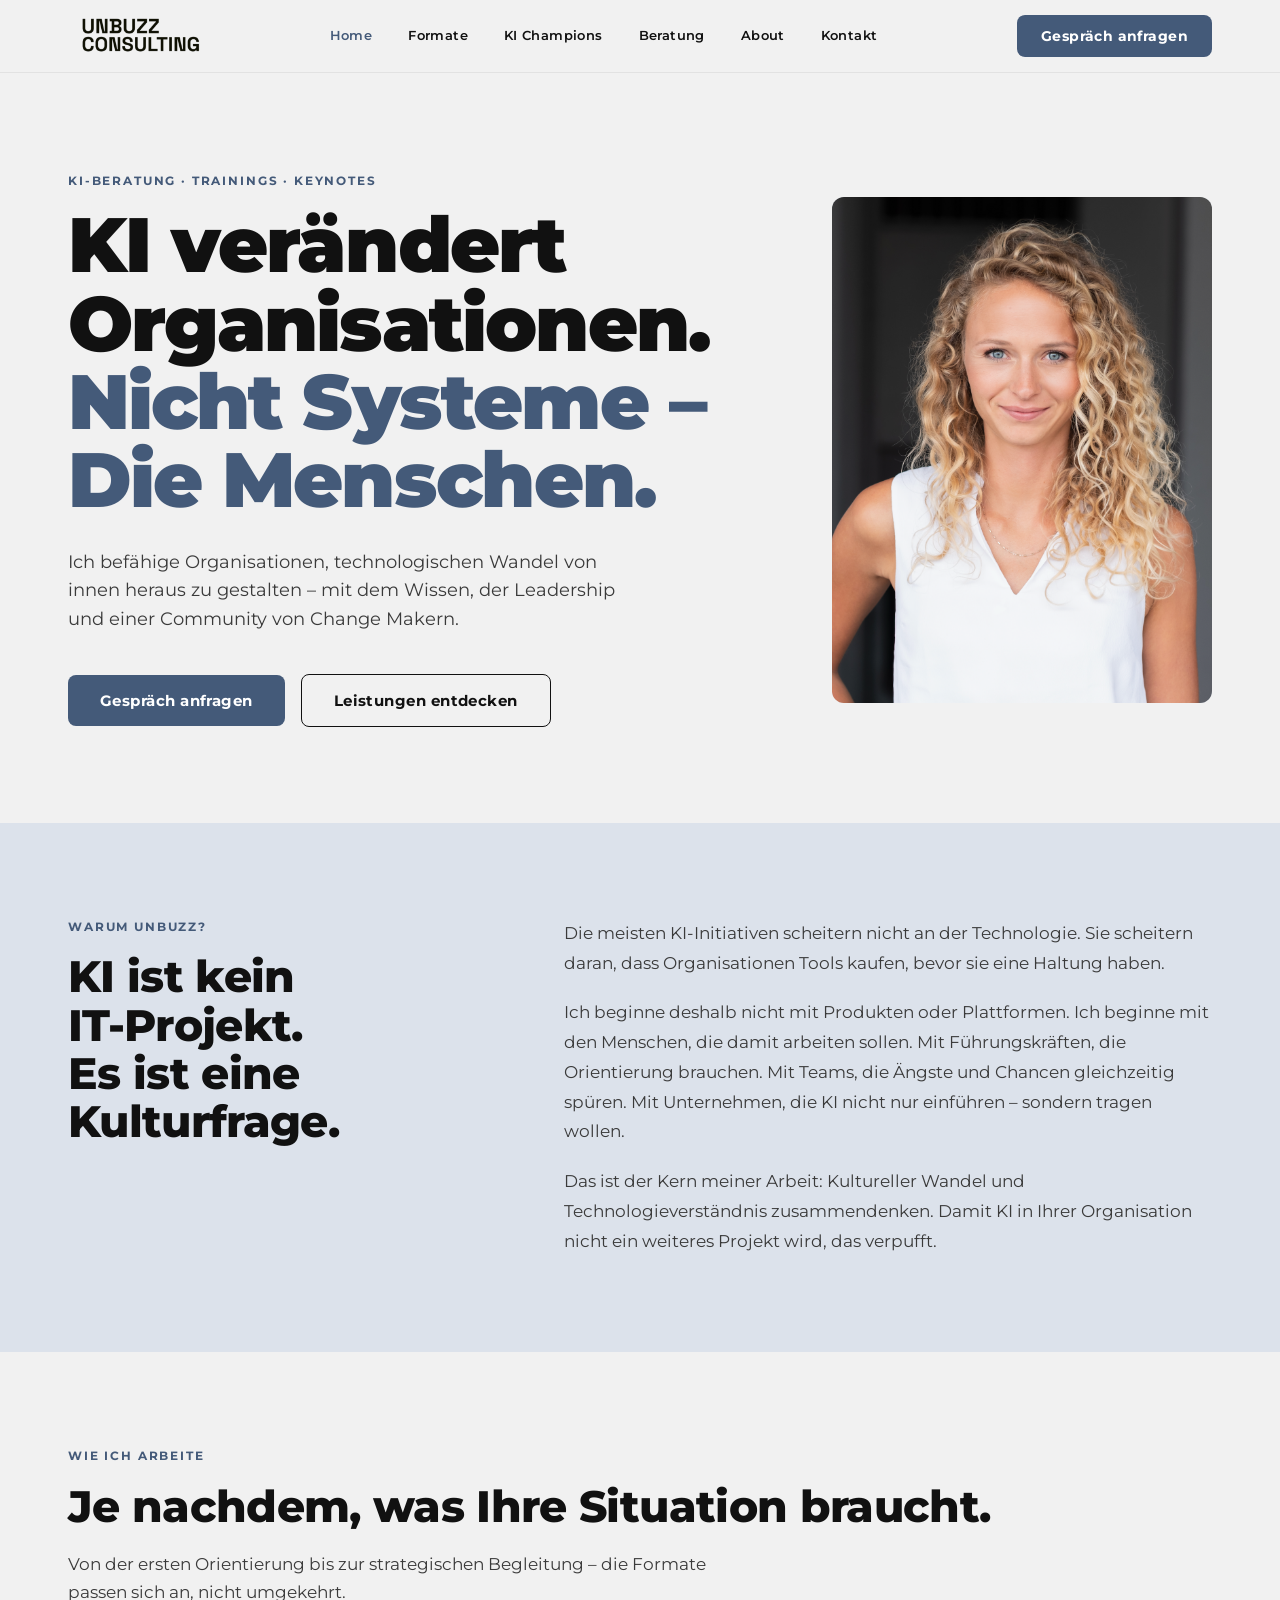
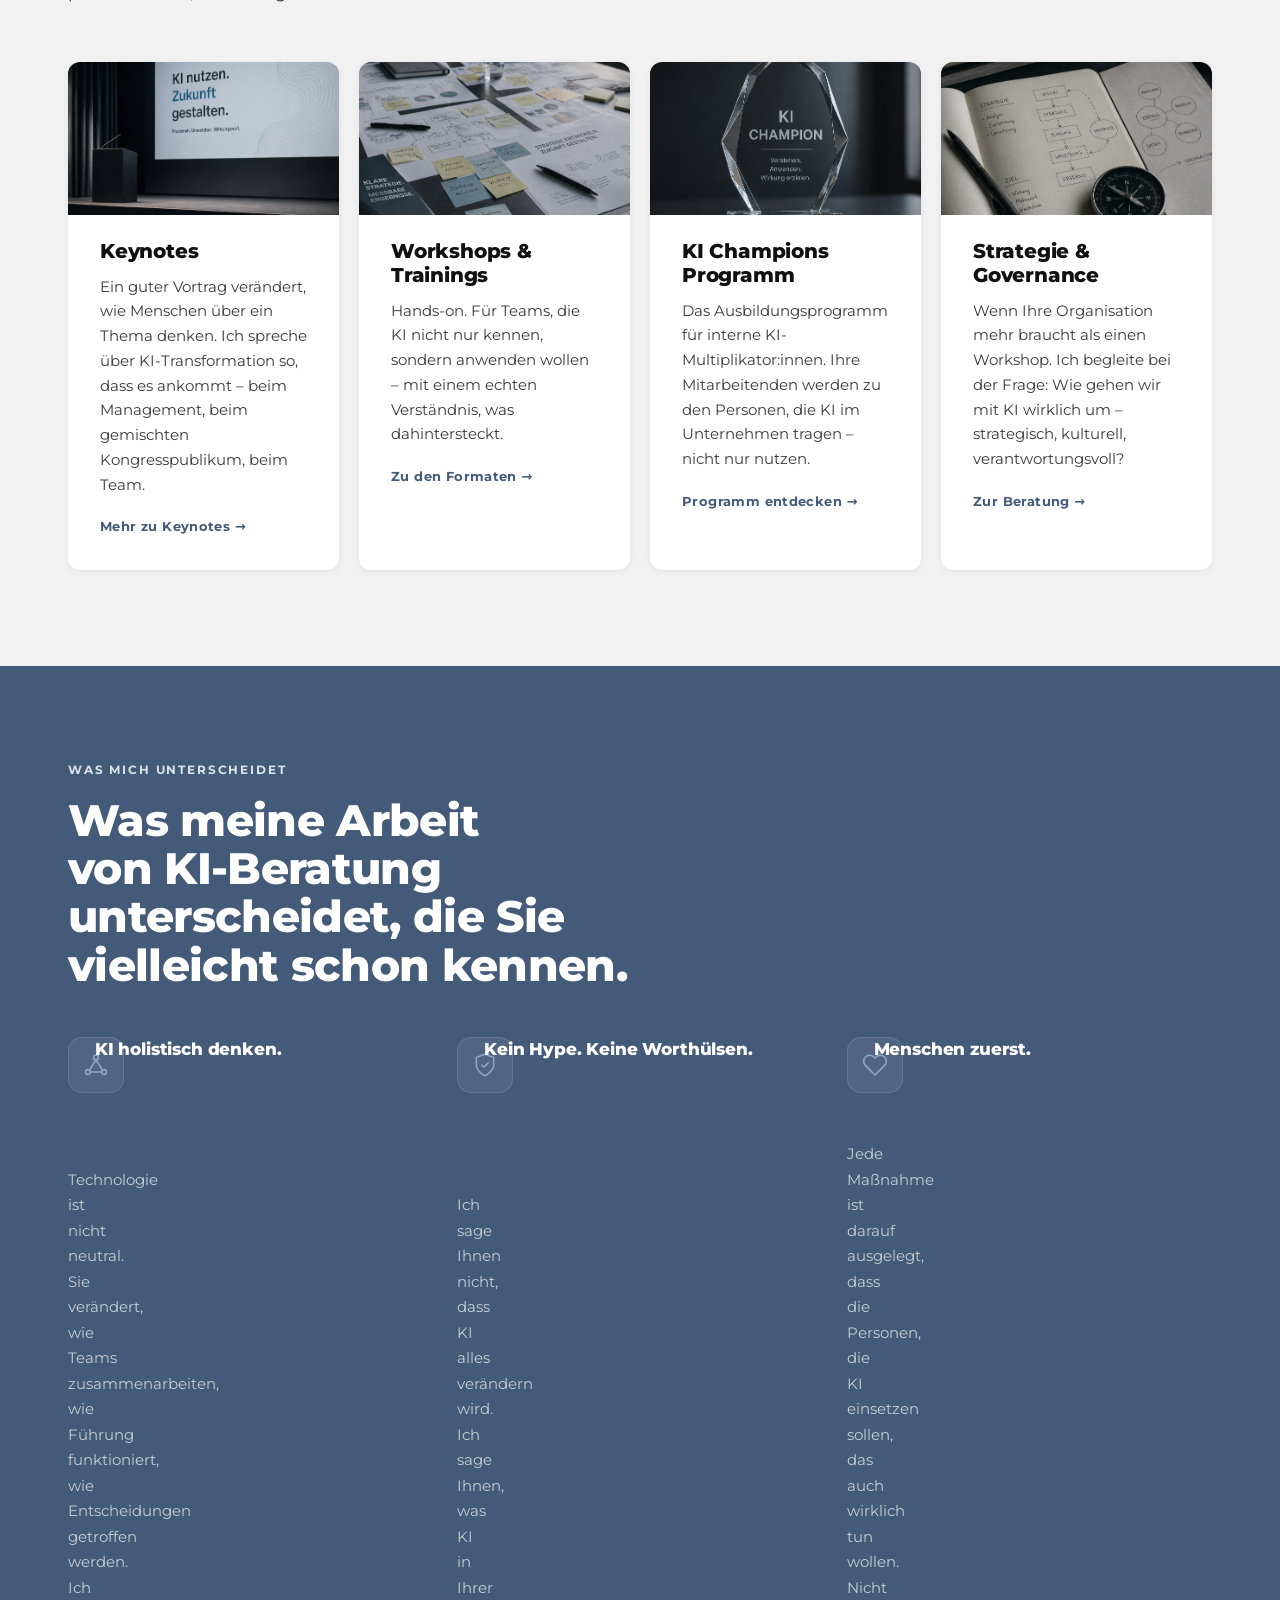
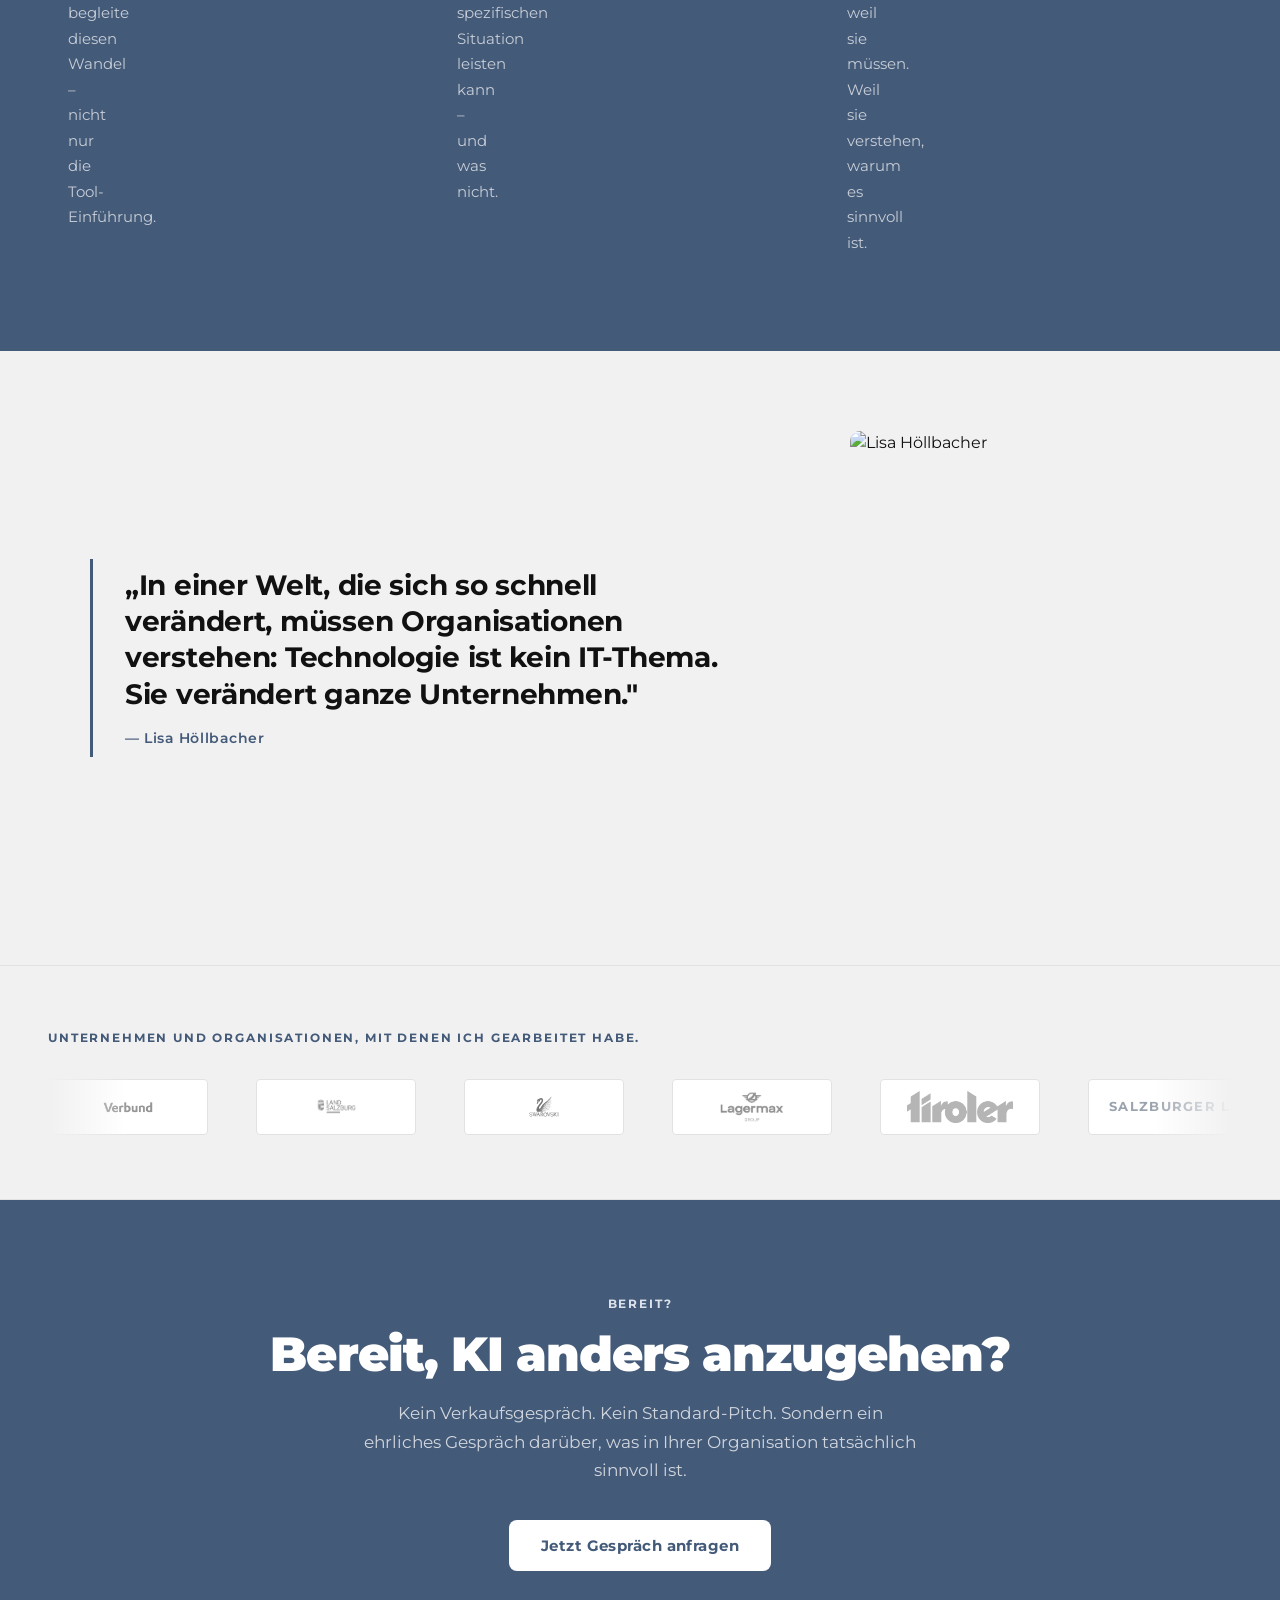
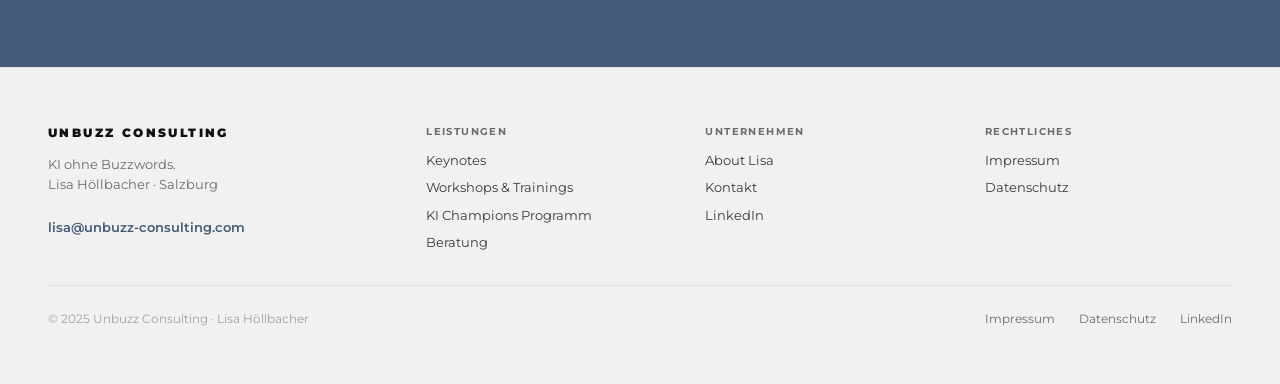
==== commit 38f4789c: "Redesign formate, index und ki-champions; add section images index.html: - Hero-Text aktualisiert (D" ====
--- a/index.html
+++ b/index.html
@@ -47,6 +47,22 @@
     ]
   }
   </script>
+  <style>
+    .card__media {
+      margin: -32px -32px 24px;
+      border-radius: var(--r-lg) var(--r-lg) 0 0;
+      overflow: hidden;
+      aspect-ratio: 16 / 9;
+    }
+    .card__media img {
+      width: 100%;
+      height: 100%;
+      object-fit: cover;
+      display: block;
+      transition: transform 400ms cubic-bezier(0.22, 1, 0.36, 1);
+    }
+    .card:hover .card__media img { transform: scale(1.04); }
+  </style>
 </head>
 <body>
 
@@ -79,10 +95,10 @@
         <span class="eyebrow">KI-Beratung · Trainings · Keynotes</span>
         <h1 class="hero__title" id="hero-title">
           KI verändert Organisationen.<br>
-          <span class="accent">Nicht Systeme –<br>Menschen.</span>
+          <span class="accent">Nicht Systeme –<br>Die Menschen.</span>
         </h1>
         <p class="hero__sub">
-          Ich begleite Führungskräfte und Teams durch den kulturellen Wandel, den KI mit sich bringt. Nicht mit Tools angefangen. Sondern mit Klarheit.
+          Ich befähige Organisationen, technologischen Wandel von innen heraus zu gestalten – mit dem Wissen, der Leadership und einer Community von Change Makern.
         </p>
         <div class="hero__ctas">
           <a href="./kontakt.html" class="btn btn--primary btn--lg">Gespräch anfragen</a>
@@ -125,8 +141,8 @@
       <div class="grid-4" role="list">
 
         <article class="card fade-in" role="listitem">
-          <div class="card__icon" aria-hidden="true">
-            <svg viewBox="0 0 24 24" aria-hidden="true"><path d="M12 2a3 3 0 0 1 3 3v7a3 3 0 0 1-6 0V5a3 3 0 0 1 3-3Z"/><path d="M19 10v2a7 7 0 0 1-14 0v-2"/><line x1="12" y1="19" x2="12" y2="22"/><line x1="8" y1="22" x2="16" y2="22"/></svg>
+          <div class="card__media">
+            <img src="./assets/img/Keynote.png" alt="Lisa Höllbacher als Keynote Speakerin" loading="lazy">
           </div>
           <h3 class="card__title">Keynotes</h3>
           <p class="card__body">Ein guter Vortrag verändert, wie Menschen über ein Thema denken. Ich spreche über KI-Transformation so, dass es ankommt – beim Management, beim gemischten Kongresspublikum, beim Team.</p>
@@ -134,8 +150,8 @@
         </article>
 
         <article class="card fade-in" role="listitem">
-          <div class="card__icon" aria-hidden="true">
-            <svg viewBox="0 0 24 24" aria-hidden="true"><path d="M17 21v-2a4 4 0 0 0-4-4H5a4 4 0 0 0-4 4v2"/><circle cx="9" cy="7" r="4"/><path d="M23 21v-2a4 4 0 0 0-3-3.87"/><path d="M16 3.13a4 4 0 0 1 0 7.75"/></svg>
+          <div class="card__media">
+            <img src="./assets/img/Workshop.png" alt="KI-Workshop in der Praxis" loading="lazy">
           </div>
           <h3 class="card__title">Workshops &amp; Trainings</h3>
           <p class="card__body">Hands-on. Für Teams, die KI nicht nur kennen, sondern anwenden wollen – mit einem echten Verständnis, was dahintersteckt.</p>
@@ -143,17 +159,17 @@
         </article>
 
         <article class="card fade-in" role="listitem">
-          <div class="card__icon" aria-hidden="true">
-            <svg viewBox="0 0 24 24" aria-hidden="true"><polygon points="12 2 15.09 8.26 22 9.27 17 14.14 18.18 21.02 12 17.77 5.82 21.02 7 14.14 2 9.27 8.91 8.26 12 2"/></svg>
+          <div class="card__media">
+            <img src="./assets/img/Champions.png" alt="KI Champions Programm" loading="lazy">
           </div>
           <h3 class="card__title">KI Champions Programm</h3>
-          <p class="card__body">Das Ausbildungsprogramm für interne KI-Botschafter:innen. Ihre Mitarbeitenden werden zu den Personen, die KI im Unternehmen tragen – nicht nur nutzen.</p>
+          <p class="card__body">Das Ausbildungsprogramm für interne KI-Multiplikator:innen. Ihre Mitarbeitenden werden zu den Personen, die KI im Unternehmen tragen – nicht nur nutzen.</p>
           <a href="./ki-champions.html" class="card__link">Programm entdecken →</a>
         </article>
 
         <article class="card fade-in" role="listitem">
-          <div class="card__icon" aria-hidden="true">
-            <svg viewBox="0 0 24 24" aria-hidden="true"><circle cx="12" cy="12" r="10"/><polygon points="16.24 7.76 14.12 14.12 7.76 16.24 9.88 9.88 16.24 7.76"/></svg>
+          <div class="card__media">
+            <img src="./assets/img/Strategie.png" alt="KI-Strategie und Governance" loading="lazy">
           </div>
           <h3 class="card__title">Strategie &amp; Governance</h3>
           <p class="card__body">Wenn Ihre Organisation mehr braucht als einen Workshop. Ich begleite bei der Frage: Wie gehen wir mit KI wirklich um – strategisch, kulturell, verantwortungsvoll?</p>
@@ -164,37 +180,103 @@
     </section>
 
     <!-- BLOCK 4: DIFFERENZIERUNG -->
+    <style>
+      .diff-item {
+        cursor: pointer;
+        user-select: none;
+        -webkit-tap-highlight-color: transparent;
+      }
+      .diff-icon {
+        width: 56px;
+        height: 56px;
+        border-radius: 14px;
+        background: rgba(255,255,255,0.07);
+        border: 1px solid rgba(255,255,255,0.11);
+        display: flex;
+        align-items: center;
+        justify-content: center;
+        margin-bottom: 24px;
+        color: var(--unb-steel);
+        transition: background 280ms ease, color 280ms ease, transform 280ms ease, border-color 280ms ease;
+      }
+      .diff-icon svg { width: 26px; height: 26px; stroke: currentColor; fill: none; stroke-width: 1.5; stroke-linecap: round; stroke-linejoin: round; }
+      .diff-item:hover .diff-icon {
+        background: rgba(255,255,255,0.14);
+        border-color: rgba(255,255,255,0.22);
+        color: #fff;
+        transform: scale(1.08);
+      }
+      @keyframes diff-click {
+        0%   { transform: scale(1); }
+        20%  { transform: scale(1.07); }
+        55%  { transform: scale(0.96); }
+        80%  { transform: scale(1.02); }
+        100% { transform: scale(1); }
+      }
+      @keyframes icon-flash {
+        0%   { background: rgba(255,255,255,0.07); color: var(--unb-steel); }
+        35%  { background: rgba(143,164,193,0.35); color: #fff; border-color: rgba(255,255,255,0.4); }
+        100% { background: rgba(255,255,255,0.07); color: var(--unb-steel); }
+      }
+      .diff-item--clicked { animation: diff-click 500ms cubic-bezier(0.22,1,0.36,1) forwards; }
+      .diff-item--clicked .diff-icon { animation: icon-flash 500ms ease forwards; }
+    </style>
     <section class="section--dark" aria-labelledby="diff-title">
       <div class="section__inner">
         <span class="eyebrow eyebrow--light">Was mich unterscheidet</span>
         <h2 class="section__title section__title--light" id="diff-title" style="max-width:640px;">Was meine Arbeit von KI-Beratung unterscheidet, die Sie vielleicht schon kennen.</h2>
         <div class="grid-3" style="margin-top:48px;">
-          <div class="fade-in">
-            <div style="width:36px;height:3px;background:var(--unb-steel);border-radius:2px;margin-bottom:20px;"></div>
+
+          <div class="diff-item fade-in">
+            <div class="diff-icon" aria-hidden="true">
+              <svg viewBox="0 0 24 24">
+                <circle cx="12" cy="5" r="2.2"/>
+                <circle cx="4.5" cy="18.5" r="2.2"/>
+                <circle cx="19.5" cy="18.5" r="2.2"/>
+                <line x1="12" y1="7.2" x2="6.1" y2="16.6"/>
+                <line x1="12" y1="7.2" x2="17.9" y2="16.6"/>
+                <line x1="6.7" y1="18.5" x2="17.3" y2="18.5"/>
+              </svg>
+            </div>
             <h3 style="font-weight:800;font-size:1.0625rem;color:#fff;margin-bottom:12px;letter-spacing:-0.01em;">KI holistisch denken.</h3>
             <p style="font-size:0.9375rem;color:rgba(255,255,255,0.7);line-height:1.7;">Technologie ist nicht neutral. Sie verändert, wie Teams zusammenarbeiten, wie Führung funktioniert, wie Entscheidungen getroffen werden. Ich begleite diesen Wandel – nicht nur die Tool-Einführung.</p>
           </div>
-          <div class="fade-in">
-            <div style="width:36px;height:3px;background:var(--unb-steel);border-radius:2px;margin-bottom:20px;"></div>
+
+          <div class="diff-item fade-in">
+            <div class="diff-icon" aria-hidden="true">
+              <svg viewBox="0 0 24 24">
+                <path d="M12 22s8-4 8-10V5l-8-3-8 3v7c0 6 8 10 8 10z"/>
+                <polyline points="9 12 11 14 15 10"/>
+              </svg>
+            </div>
             <h3 style="font-weight:800;font-size:1.0625rem;color:#fff;margin-bottom:12px;letter-spacing:-0.01em;">Kein Hype. Keine Worthülsen.</h3>
             <p style="font-size:0.9375rem;color:rgba(255,255,255,0.7);line-height:1.7;">Ich sage Ihnen nicht, dass KI alles verändern wird. Ich sage Ihnen, was KI in Ihrer spezifischen Situation leisten kann – und was nicht.</p>
           </div>
-          <div class="fade-in">
-            <div style="width:36px;height:3px;background:var(--unb-steel);border-radius:2px;margin-bottom:20px;"></div>
+
+          <div class="diff-item fade-in">
+            <div class="diff-icon" aria-hidden="true">
+              <svg viewBox="0 0 24 24">
+                <path d="M20.84 4.61a5.5 5.5 0 0 0-7.78 0L12 5.67l-1.06-1.06a5.5 5.5 0 0 0-7.78 7.78l1.06 1.06L12 21.23l7.78-7.78 1.06-1.06a5.5 5.5 0 0 0 0-7.78z"/>
+              </svg>
+            </div>
             <h3 style="font-weight:800;font-size:1.0625rem;color:#fff;margin-bottom:12px;letter-spacing:-0.01em;">Menschen zuerst.</h3>
             <p style="font-size:0.9375rem;color:rgba(255,255,255,0.7);line-height:1.7;">Jede Maßnahme ist darauf ausgelegt, dass die Personen, die KI einsetzen sollen, das auch wirklich tun wollen. Nicht weil sie müssen. Weil sie verstehen, warum es sinnvoll ist.</p>
           </div>
+
         </div>
       </div>
     </section>
 
     <!-- BLOCK 5: PULL QUOTE -->
     <section class="section" style="padding-top:80px;padding-bottom:80px;">
-      <div style="max-width:760px;margin:0 auto;">
-        <blockquote class="pull-quote">
+      <div style="max-width:1100px;margin:0 auto;display:grid;grid-template-columns:1fr 340px;gap:64px;align-items:center;">
+        <blockquote class="pull-quote" style="margin:0;">
           <p class="pull-quote__text">„In einer Welt, die sich so schnell verändert, müssen Organisationen verstehen: Technologie ist kein IT-Thema. Sie verändert ganze Unternehmen."</p>
           <footer class="pull-quote__author">— Lisa Höllbacher</footer>
         </blockquote>
+        <div style="border-radius:10px;overflow:hidden;aspect-ratio:3/4;">
+          <img src="./assets/img/Thomsen Photography-01. Oktober 2024-13.jpg" alt="Lisa Höllbacher" style="width:100%;height:100%;object-fit:cover;object-position:center top;display:block;" loading="lazy">
+        </div>
       </div>
     </section>
 
@@ -308,6 +390,15 @@
       entries.forEach(e => { if (e.isIntersecting) { e.target.classList.add('visible'); observer.unobserve(e.target); } });
     }, { threshold: 0.1, rootMargin: '0px 0px -40px 0px' });
     document.querySelectorAll('.fade-in').forEach(el => observer.observe(el));
+
+    document.querySelectorAll('.diff-item').forEach(item => {
+      item.addEventListener('click', () => {
+        item.classList.remove('diff-item--clicked');
+        void item.offsetWidth;
+        item.classList.add('diff-item--clicked');
+        item.addEventListener('animationend', () => item.classList.remove('diff-item--clicked'), { once: true });
+      });
+    });
   </script>
 
 </body>
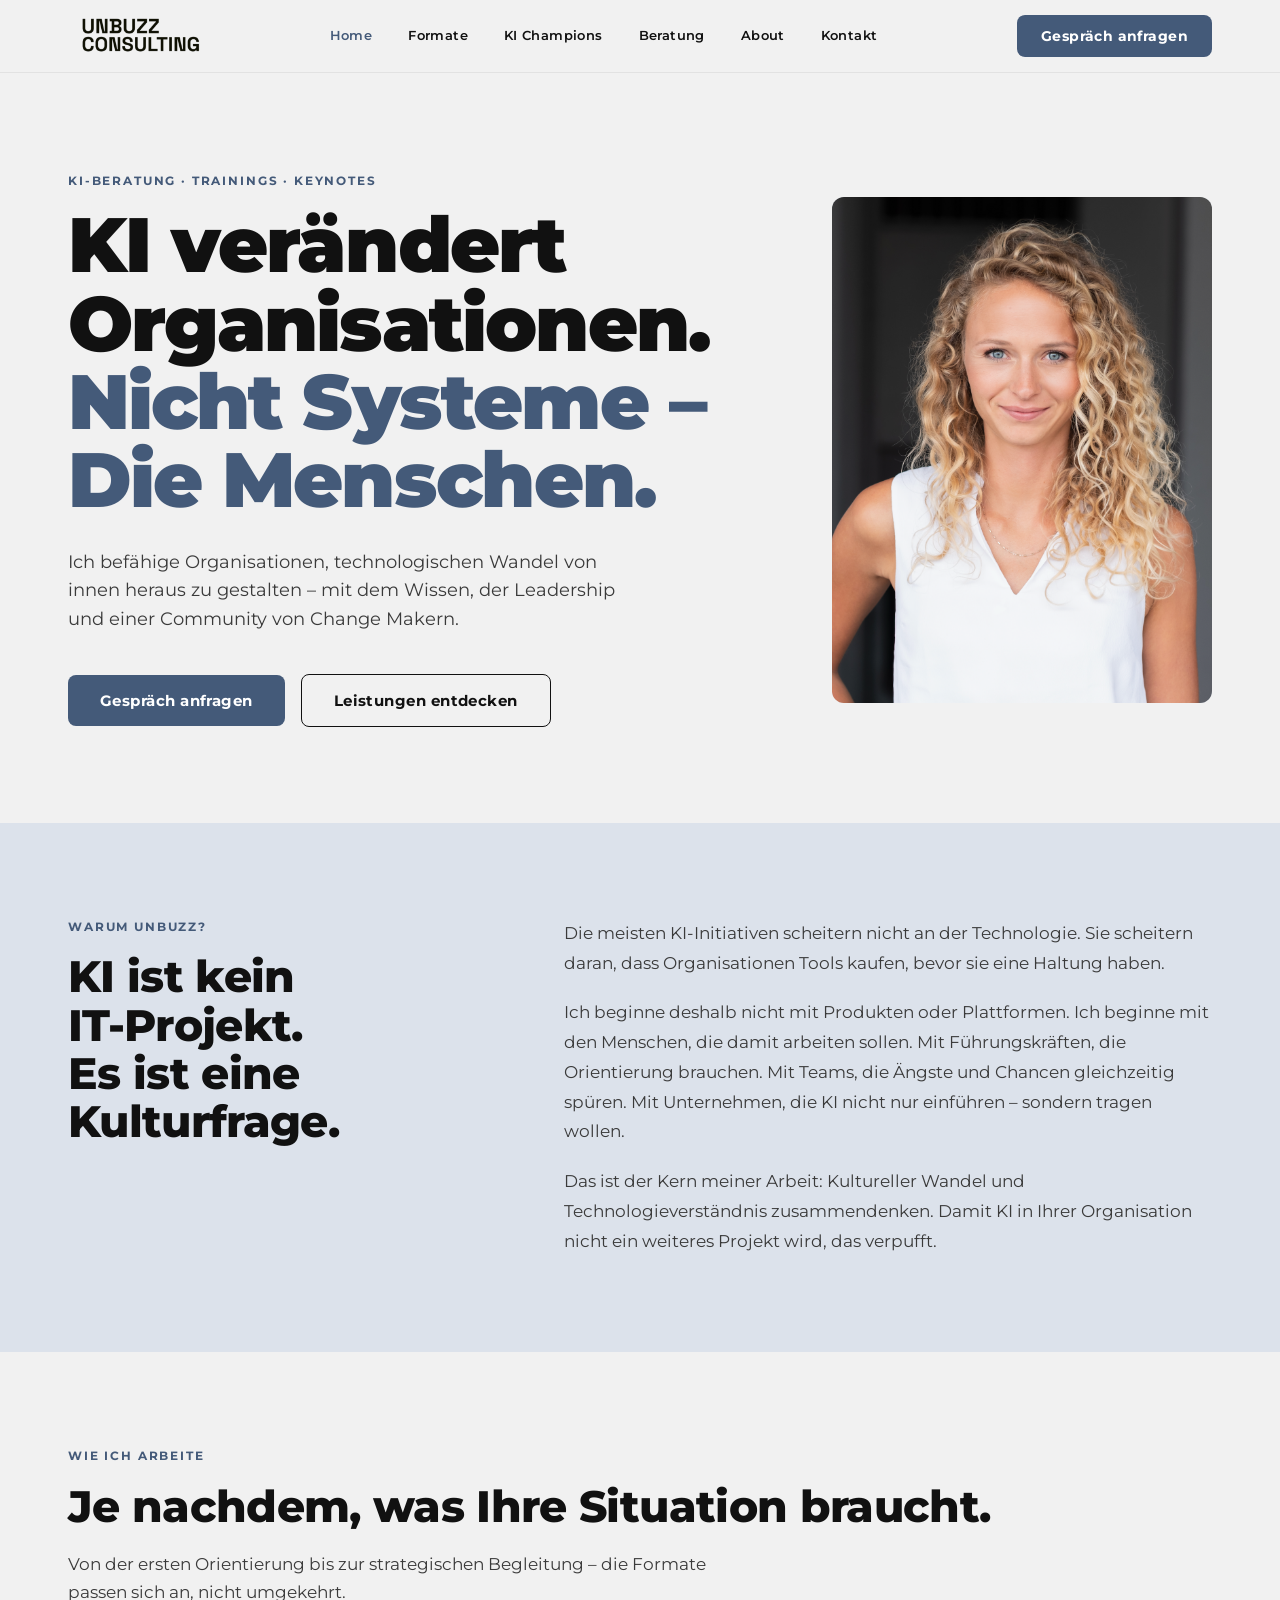
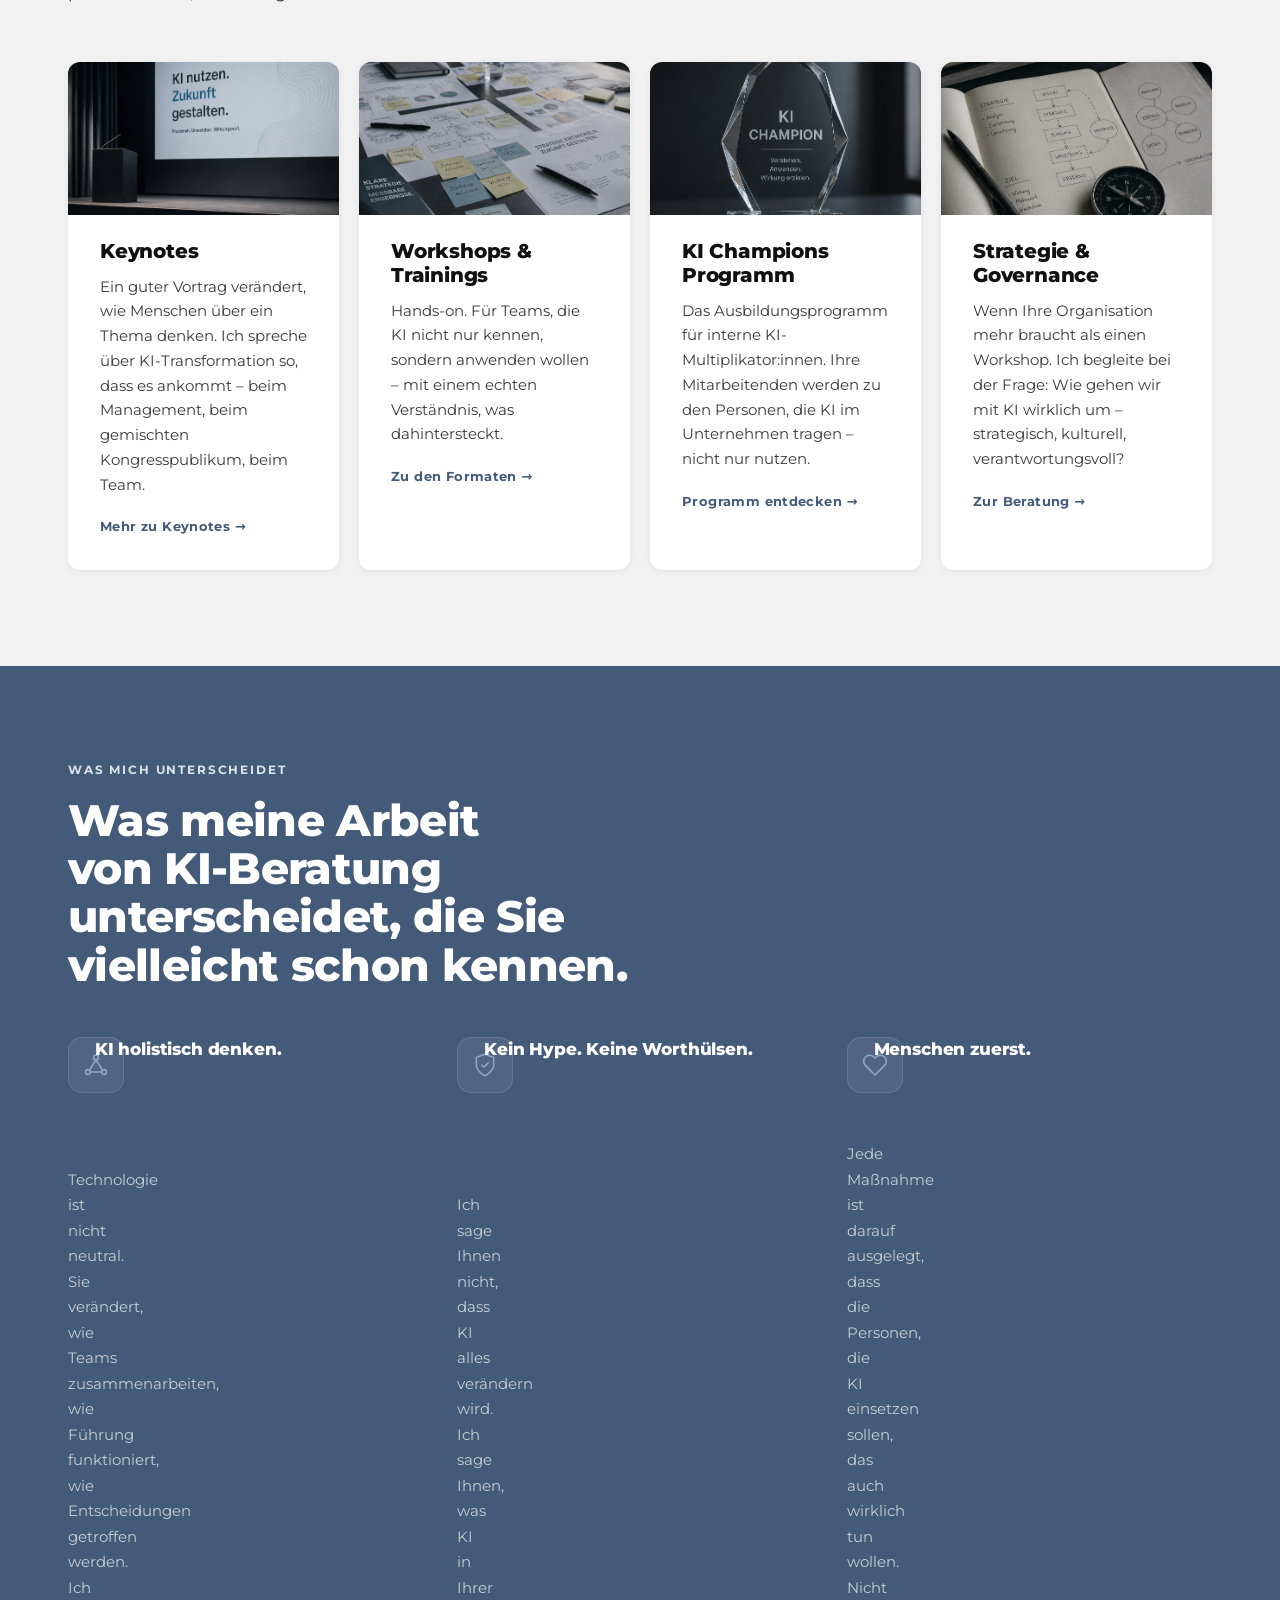
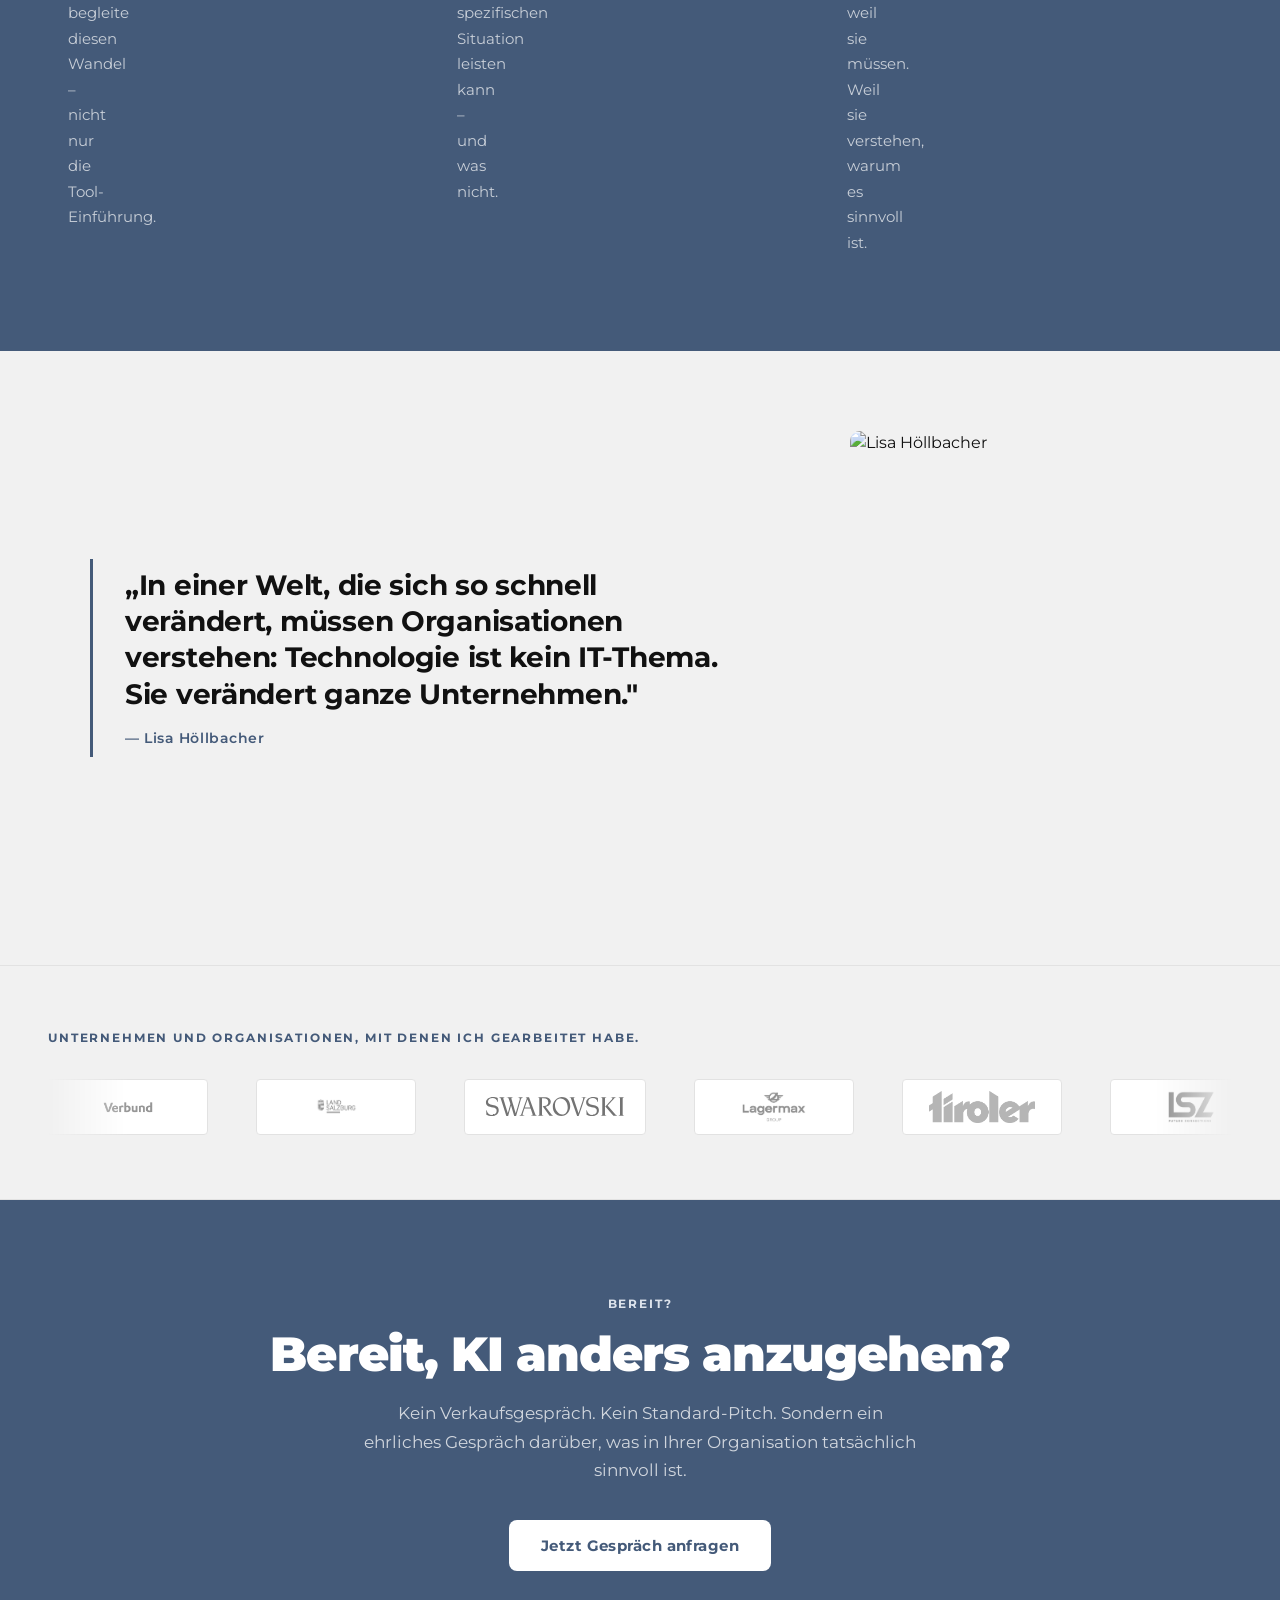
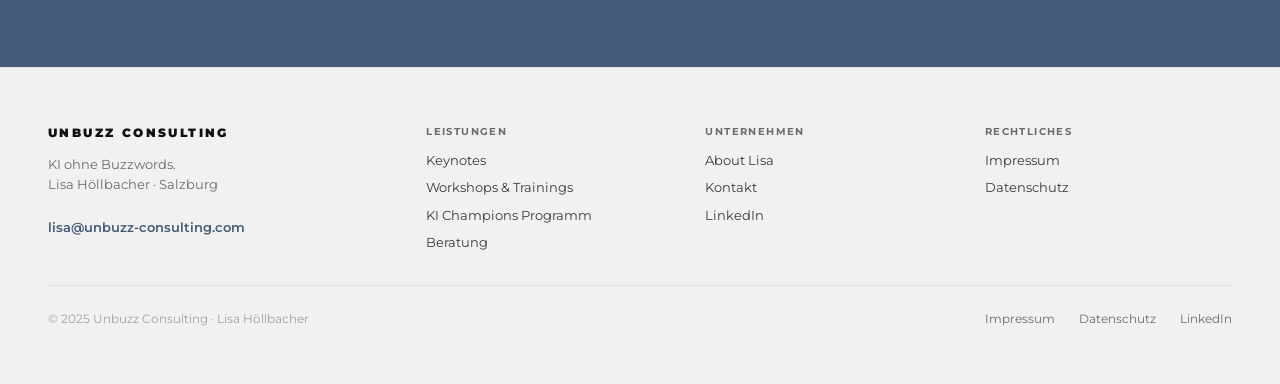
==== commit 66d39570: "Resolve merge conflict: keep all 14 logos with lazy loading Co-Authored-By: Claude Sonnet 4.6 <norep" ====
--- a/index.html
+++ b/index.html
@@ -290,27 +290,33 @@
           <!-- First set -->
           <div class="clients__logo clients__logo--img"><img loading="lazy" src="./assets/img/Kundenlogo/Verbund-group-logo.png" alt="Verbund"></div>
           <div class="clients__logo clients__logo--img"><img loading="lazy" src="./assets/img/Kundenlogo/land-salzburg-logo-1.jpg" alt="Land Salzburg"></div>
-          <div class="clients__logo clients__logo--img"><img loading="lazy" src="./assets/img/Kundenlogo/swarovski-1.svg" alt="Swarovski"></div>
+          <div class="clients__logo clients__logo--img"><img loading="lazy" src="./assets/img/Kundenlogo/Swarovski_Logo.svg" alt="Swarovski"></div>
           <div class="clients__logo clients__logo--img"><img loading="lazy" src="./assets/img/Kundenlogo/lagermaxlogo.png" alt="Lagermax"></div>
           <div class="clients__logo clients__logo--img"><img loading="lazy" src="./assets/img/Kundenlogo/Tiroler_Logo_RGB (5).jpg" alt="Tiroler"></div>
-          <div class="clients__logo">Salzburger Land Tourismus</div>
-          <div class="clients__logo">IMH</div>
-          <div class="clients__logo">apacampus</div>
-          <div class="clients__logo">tectrain</div>
-          <div class="clients__logo">S Research</div>
-          <div class="clients__logo">akaki</div>
+          <div class="clients__logo clients__logo--img"><img loading="lazy" src="./assets/img/Kundenlogo/LSZ_Lo1.jpg" alt="LSZ"></div>
+          <div class="clients__logo clients__logo--img"><img loading="lazy" src="./assets/img/Kundenlogo/tectrain.png" alt="tectrain"></div>
+          <div class="clients__logo clients__logo--img"><img loading="lazy" src="./assets/img/Kundenlogo/wks-logo.jpg" alt="WKS"></div>
+          <div class="clients__logo clients__logo--img"><img loading="lazy" src="./assets/img/Kundenlogo/logo-apg.png" alt="APG"></div>
+          <div class="clients__logo clients__logo--img"><img loading="lazy" src="./assets/img/Kundenlogo/media campus logo.jpg" alt="Media Campus"></div>
+          <div class="clients__logo clients__logo--img"><img loading="lazy" src="./assets/img/Kundenlogo/pms logo.png" alt="PMS"></div>
+          <div class="clients__logo clients__logo--img"><img loading="lazy" src="./assets/img/Kundenlogo/stadtlogo_4c.jpg" alt="Stadt"></div>
+          <div class="clients__logo clients__logo--img"><img loading="lazy" src="./assets/img/Kundenlogo/climb logo.png" alt="Climb"></div>
+          <div class="clients__logo clients__logo--img"><img loading="lazy" src="./assets/img/Kundenlogo/images.png" alt="Kunde"></div>
           <!-- Duplicate for seamless loop -->
           <div class="clients__logo clients__logo--img"><img loading="lazy" src="./assets/img/Kundenlogo/Verbund-group-logo.png" alt="Verbund"></div>
           <div class="clients__logo clients__logo--img"><img loading="lazy" src="./assets/img/Kundenlogo/land-salzburg-logo-1.jpg" alt="Land Salzburg"></div>
-          <div class="clients__logo clients__logo--img"><img loading="lazy" src="./assets/img/Kundenlogo/swarovski-1.svg" alt="Swarovski"></div>
+          <div class="clients__logo clients__logo--img"><img loading="lazy" src="./assets/img/Kundenlogo/Swarovski_Logo.svg" alt="Swarovski"></div>
           <div class="clients__logo clients__logo--img"><img loading="lazy" src="./assets/img/Kundenlogo/lagermaxlogo.png" alt="Lagermax"></div>
           <div class="clients__logo clients__logo--img"><img loading="lazy" src="./assets/img/Kundenlogo/Tiroler_Logo_RGB (5).jpg" alt="Tiroler"></div>
-          <div class="clients__logo">Salzburger Land Tourismus</div>
-          <div class="clients__logo">IMH</div>
-          <div class="clients__logo">apacampus</div>
-          <div class="clients__logo">tectrain</div>
-          <div class="clients__logo">S Research</div>
-          <div class="clients__logo">akaki</div>
+          <div class="clients__logo clients__logo--img"><img loading="lazy" src="./assets/img/Kundenlogo/LSZ_Lo1.jpg" alt="LSZ"></div>
+          <div class="clients__logo clients__logo--img"><img loading="lazy" src="./assets/img/Kundenlogo/tectrain.png" alt="tectrain"></div>
+          <div class="clients__logo clients__logo--img"><img loading="lazy" src="./assets/img/Kundenlogo/wks-logo.jpg" alt="WKS"></div>
+          <div class="clients__logo clients__logo--img"><img loading="lazy" src="./assets/img/Kundenlogo/logo-apg.png" alt="APG"></div>
+          <div class="clients__logo clients__logo--img"><img loading="lazy" src="./assets/img/Kundenlogo/media campus logo.jpg" alt="Media Campus"></div>
+          <div class="clients__logo clients__logo--img"><img loading="lazy" src="./assets/img/Kundenlogo/pms logo.png" alt="PMS"></div>
+          <div class="clients__logo clients__logo--img"><img loading="lazy" src="./assets/img/Kundenlogo/stadtlogo_4c.jpg" alt="Stadt"></div>
+          <div class="clients__logo clients__logo--img"><img loading="lazy" src="./assets/img/Kundenlogo/climb logo.png" alt="Climb"></div>
+          <div class="clients__logo clients__logo--img"><img loading="lazy" src="./assets/img/Kundenlogo/images.png" alt="Kunde"></div>
         </div>
       </div>
     </div>
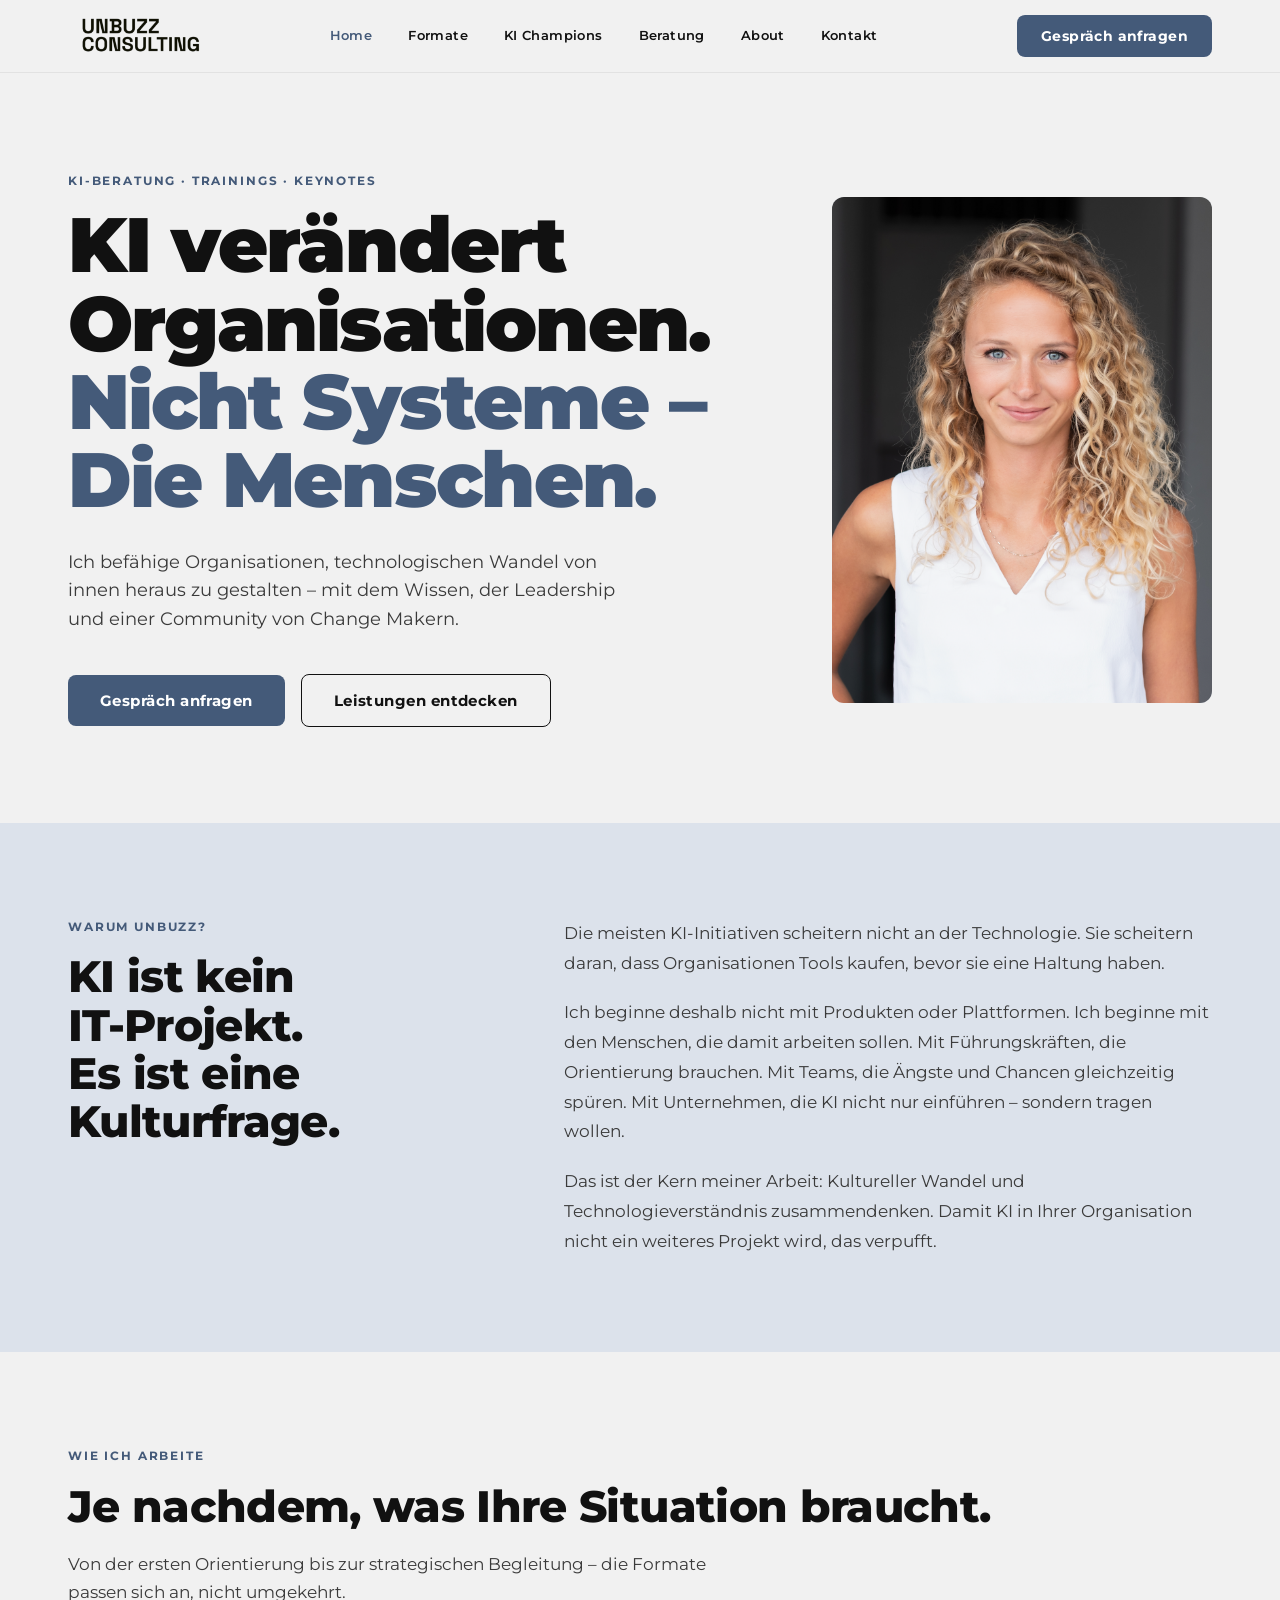
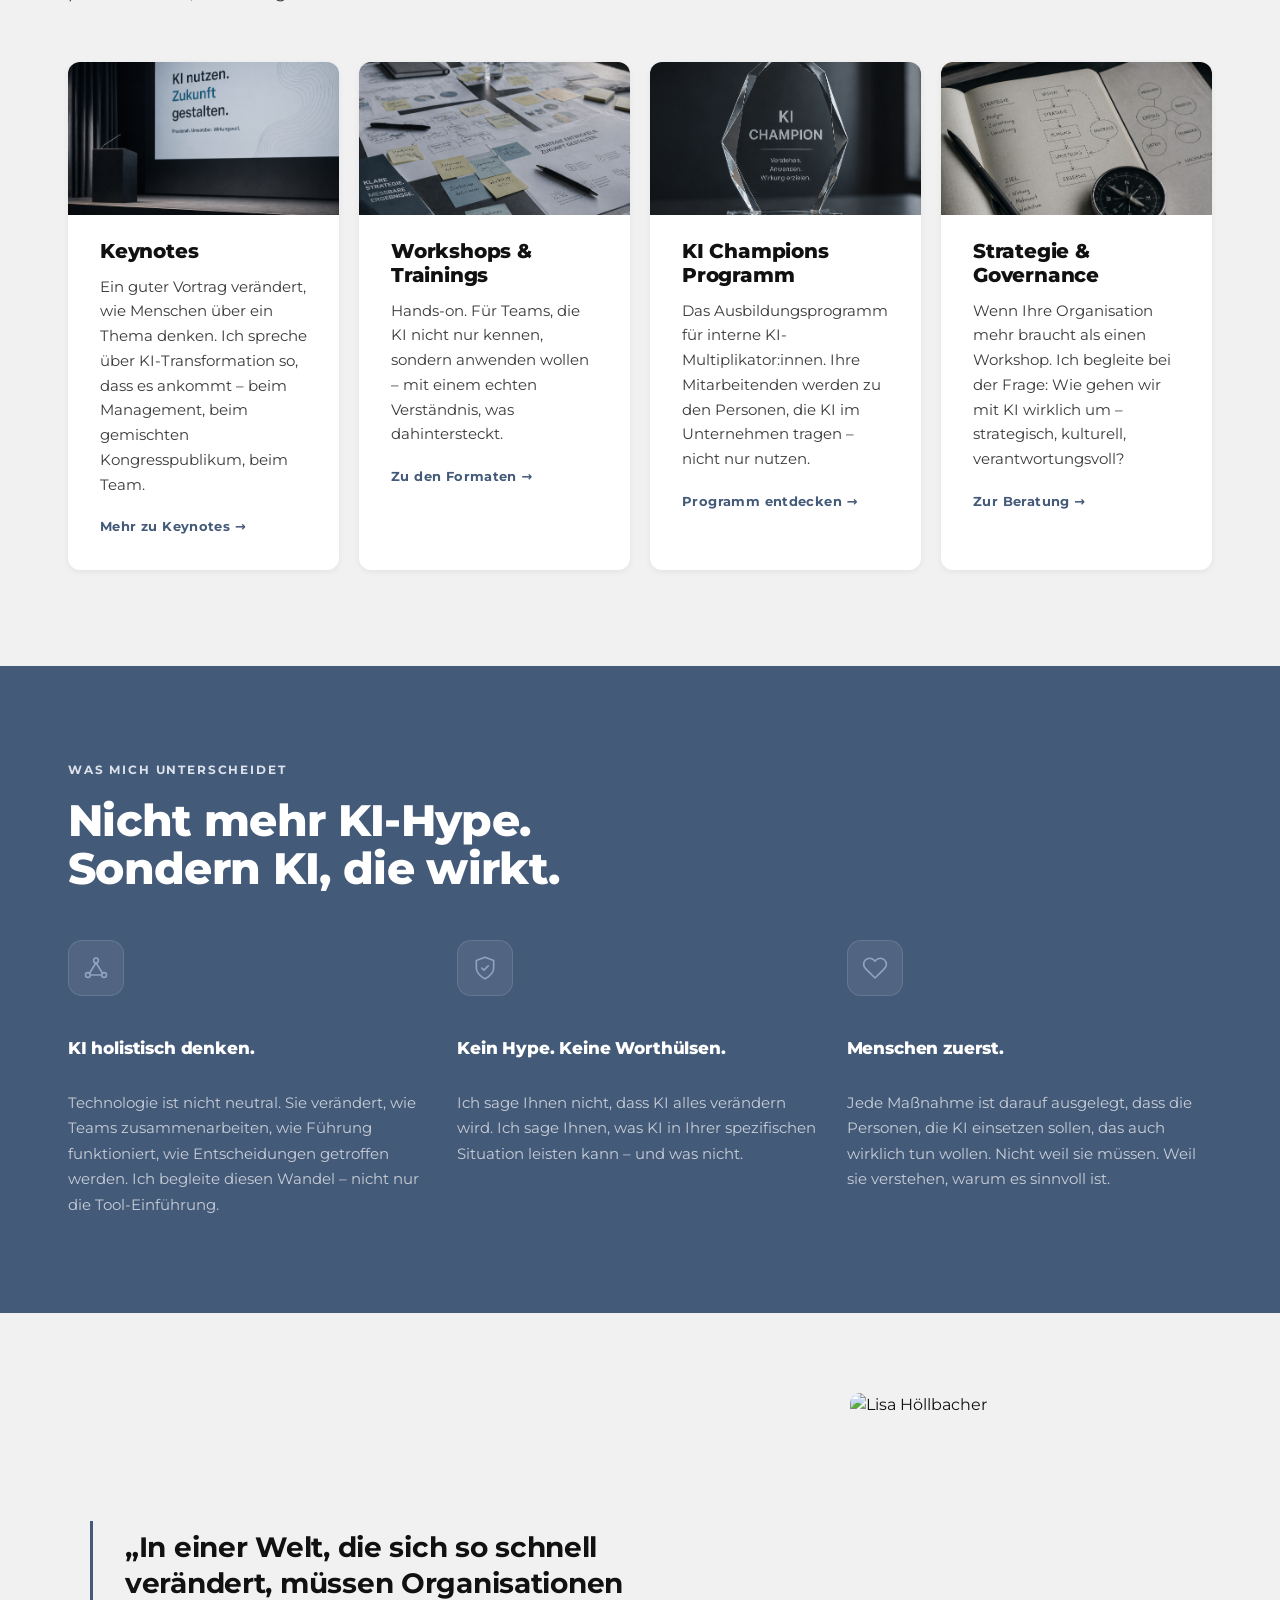
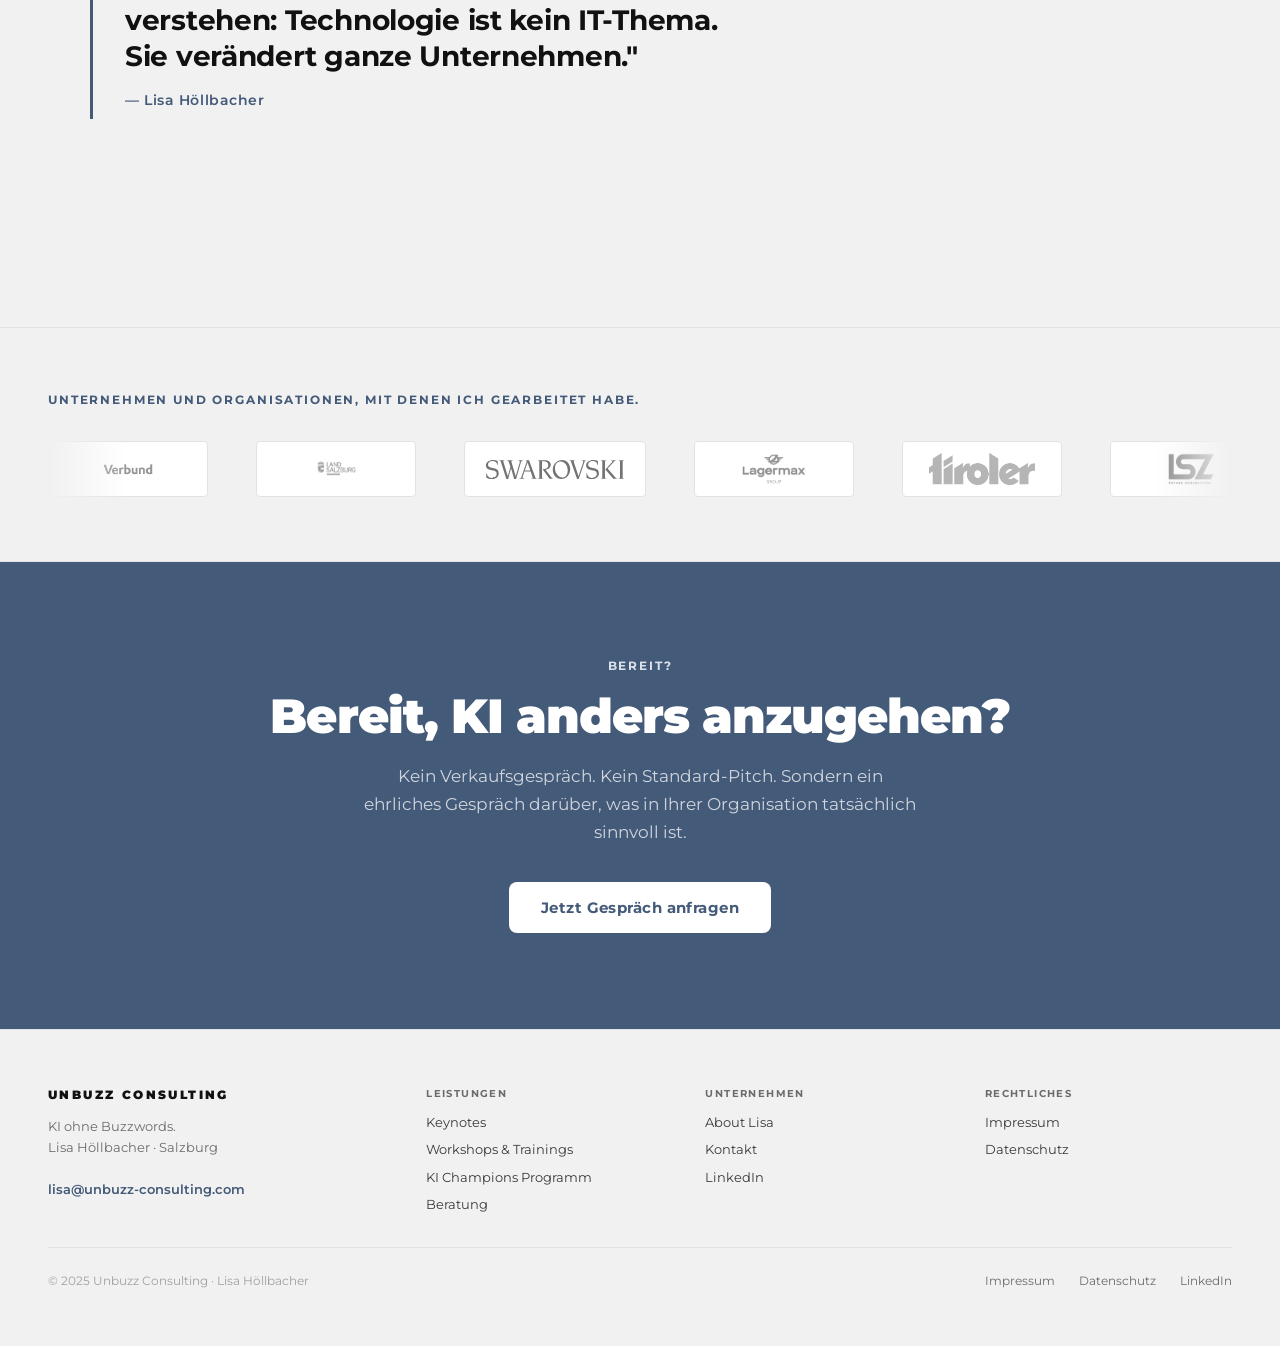
==== commit d1a4771c: "Fix diff-item layout + shorten section headline" ====
--- a/index.html
+++ b/index.html
@@ -224,7 +224,7 @@
     <section class="section--dark" aria-labelledby="diff-title">
       <div class="section__inner">
         <span class="eyebrow eyebrow--light">Was mich unterscheidet</span>
-        <h2 class="section__title section__title--light" id="diff-title" style="max-width:640px;">Was meine Arbeit von KI-Beratung unterscheidet, die Sie vielleicht schon kennen.</h2>
+        <h2 class="section__title section__title--light" id="diff-title" style="max-width:560px;">Nicht mehr KI-Hype.<br>Sondern KI, die wirkt.</h2>
         <div class="grid-3" style="margin-top:48px;">
 
           <div class="diff-item fade-in">
--- a/assets/css/style.css
+++ b/assets/css/style.css
@@ -615,9 +615,9 @@
   gap: 32px;
 }
 .diff-item {
-  display: grid;
-  grid-template-columns: 3px 1fr;
-  gap: 24px;
+  display: flex;
+  flex-direction: column;
+  gap: 16px;
 }
 .diff-item__bar {
   background: var(--unb-navy);
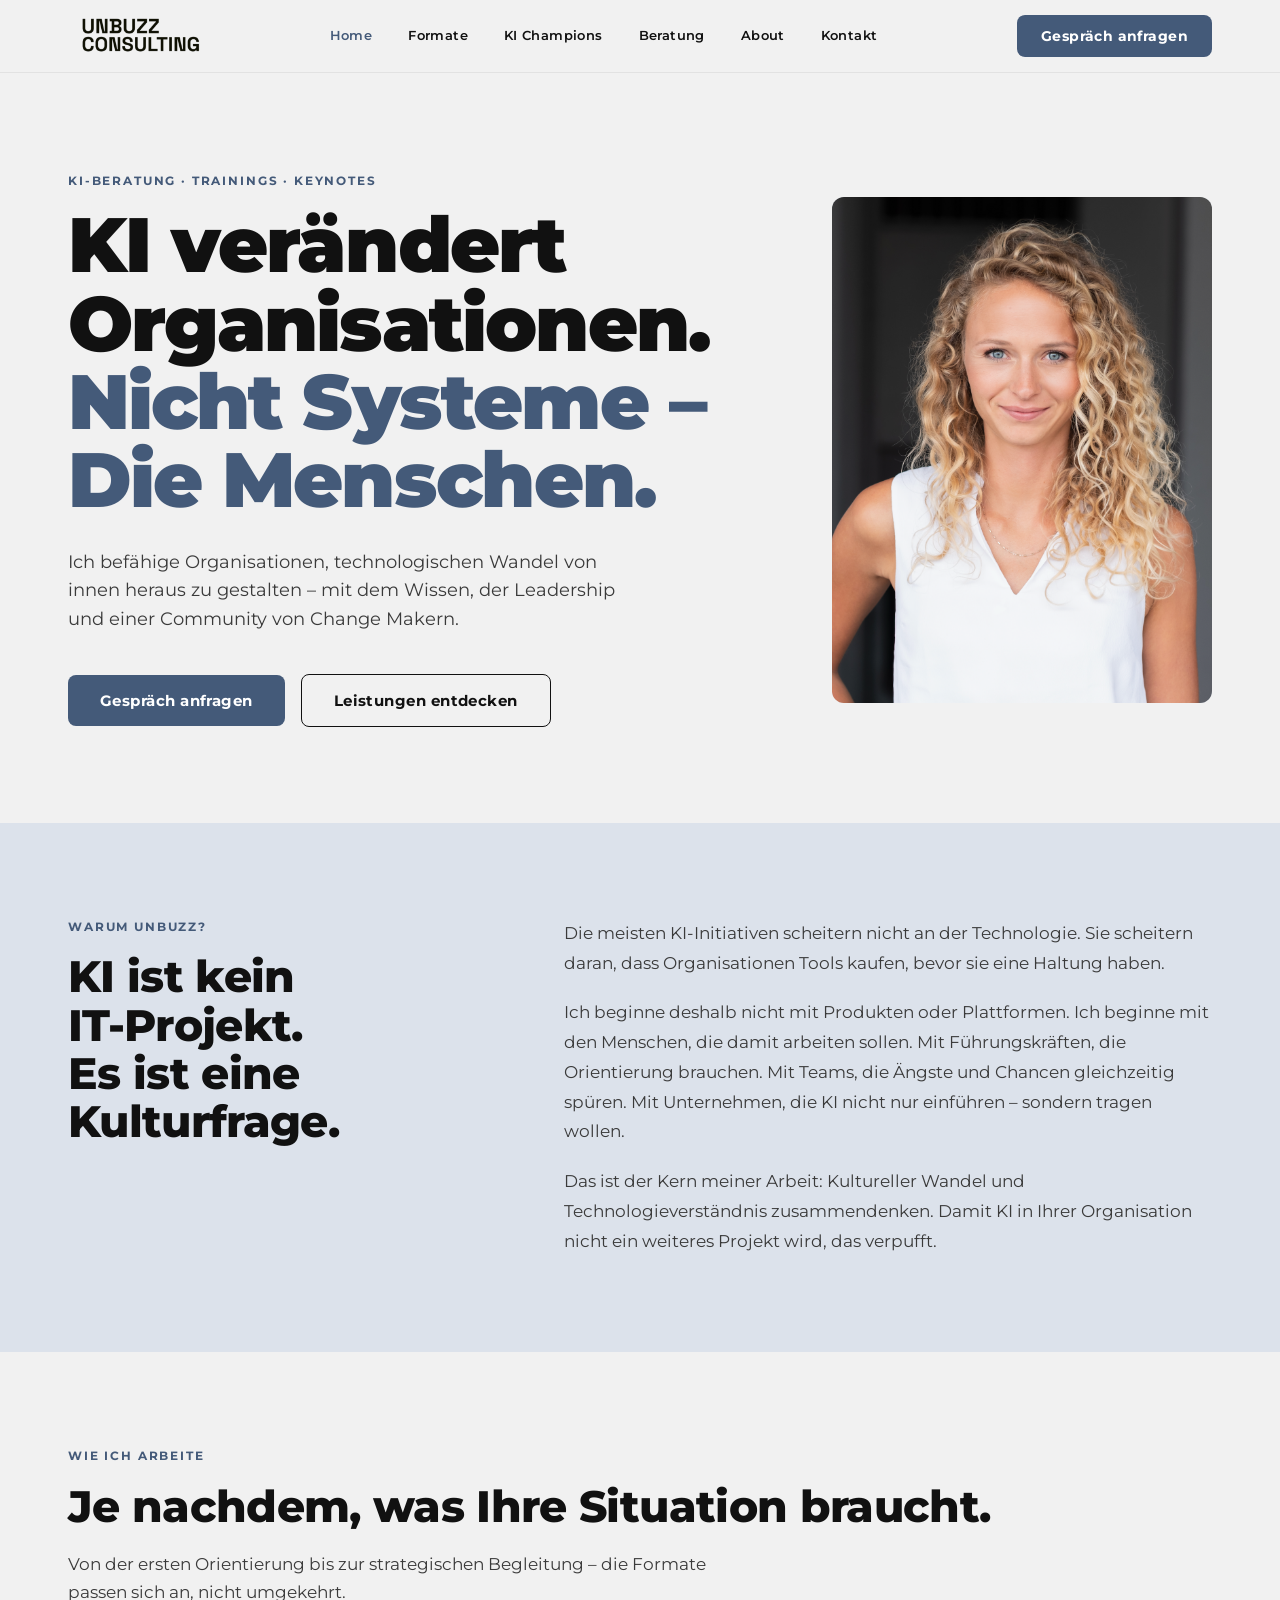
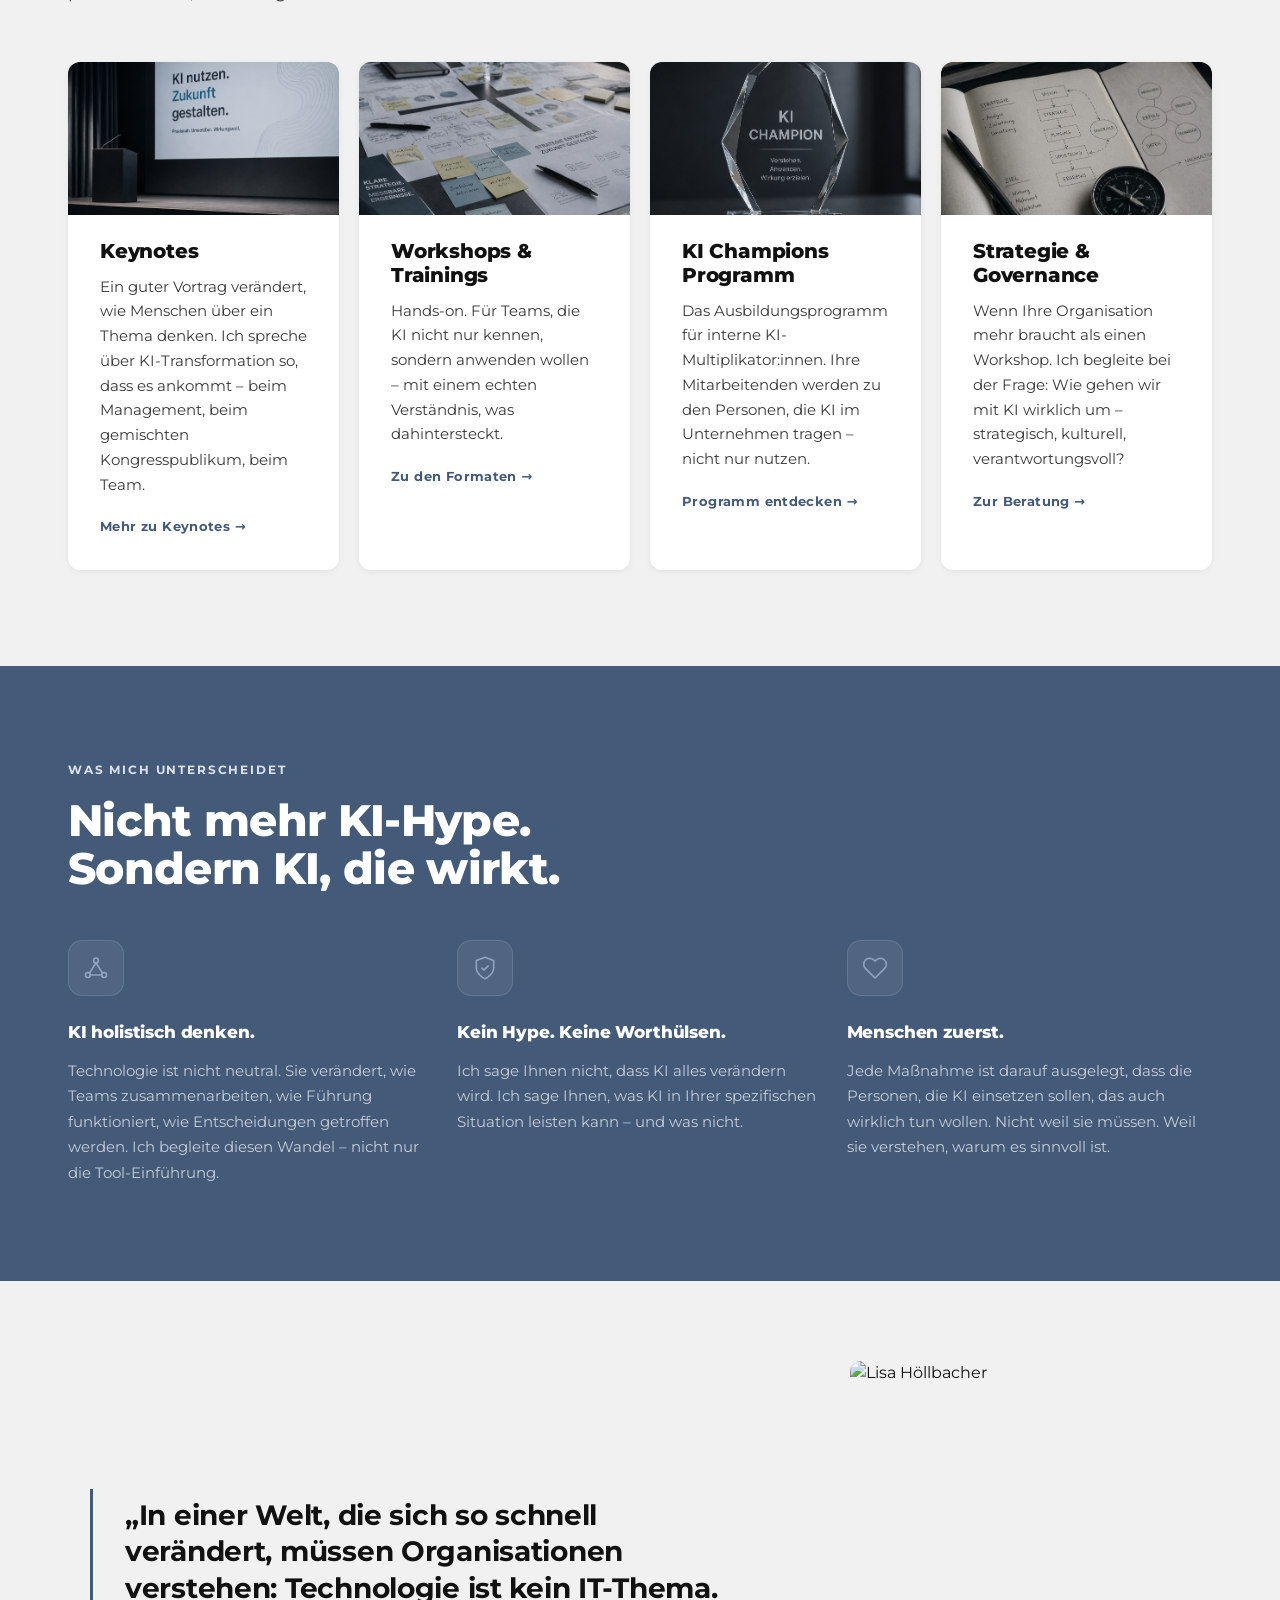
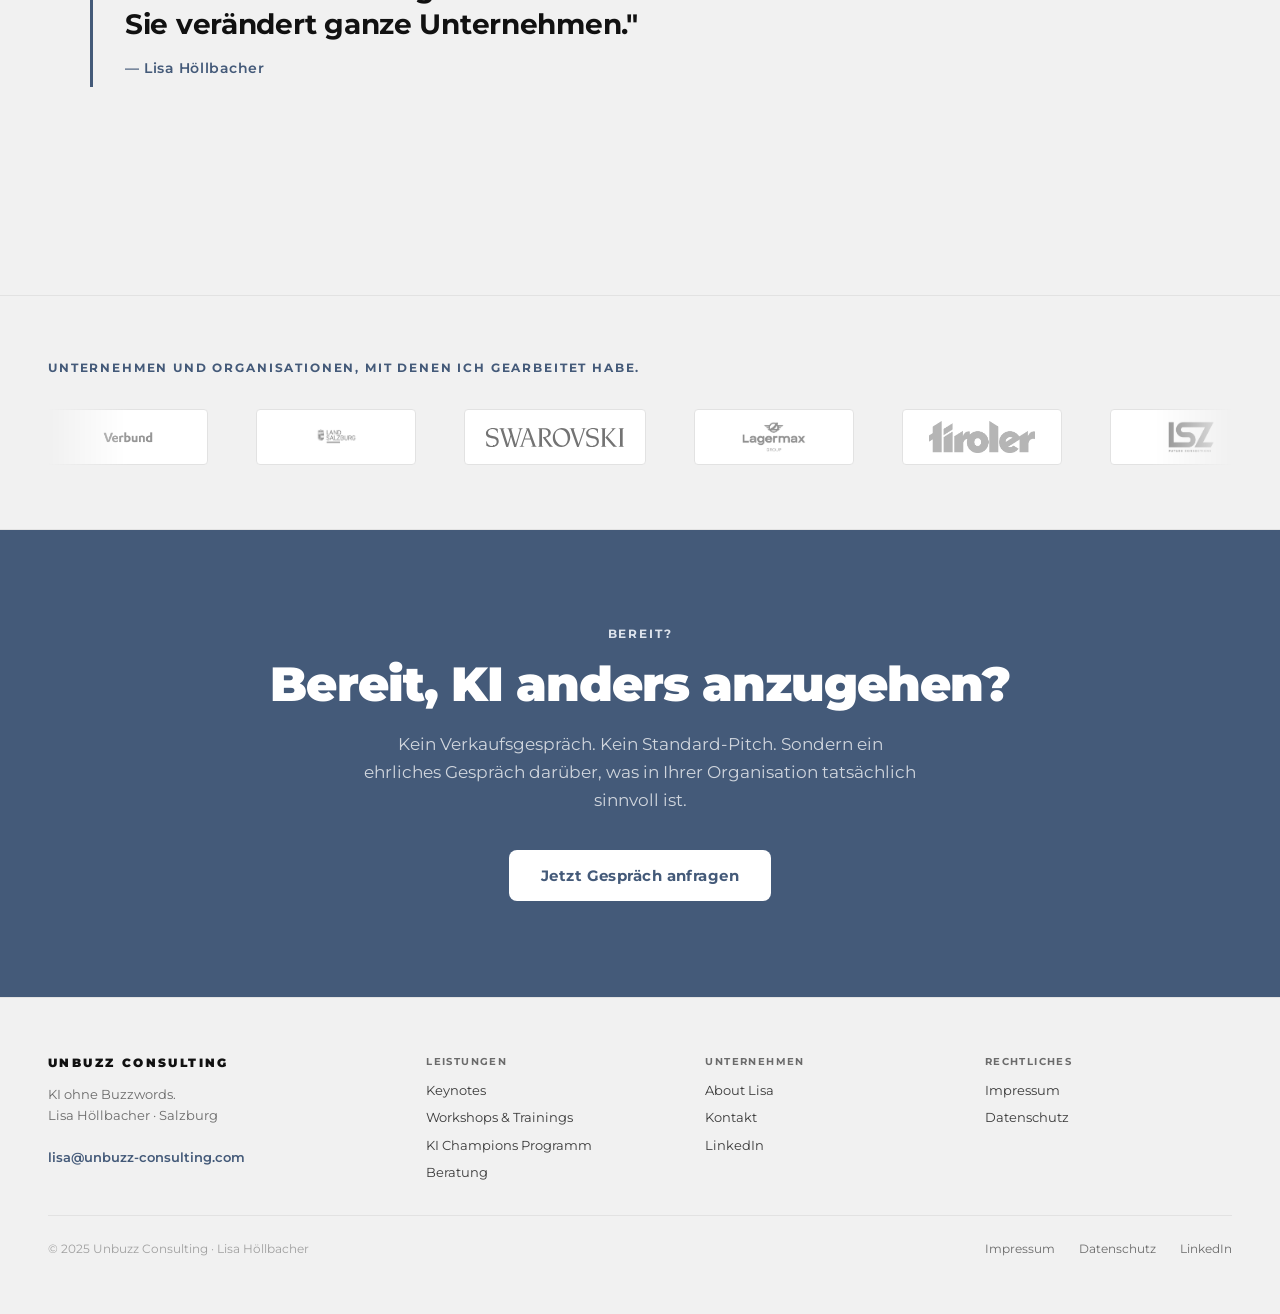
==== commit 4e8684ba: "Fix diff-item flex layout with inline override (CSS cache bypass)" ====
--- a/index.html
+++ b/index.html
@@ -185,6 +185,9 @@
         cursor: pointer;
         user-select: none;
         -webkit-tap-highlight-color: transparent;
+        display: flex !important;
+        flex-direction: column !important;
+        gap: 0;
       }
       .diff-icon {
         width: 56px;
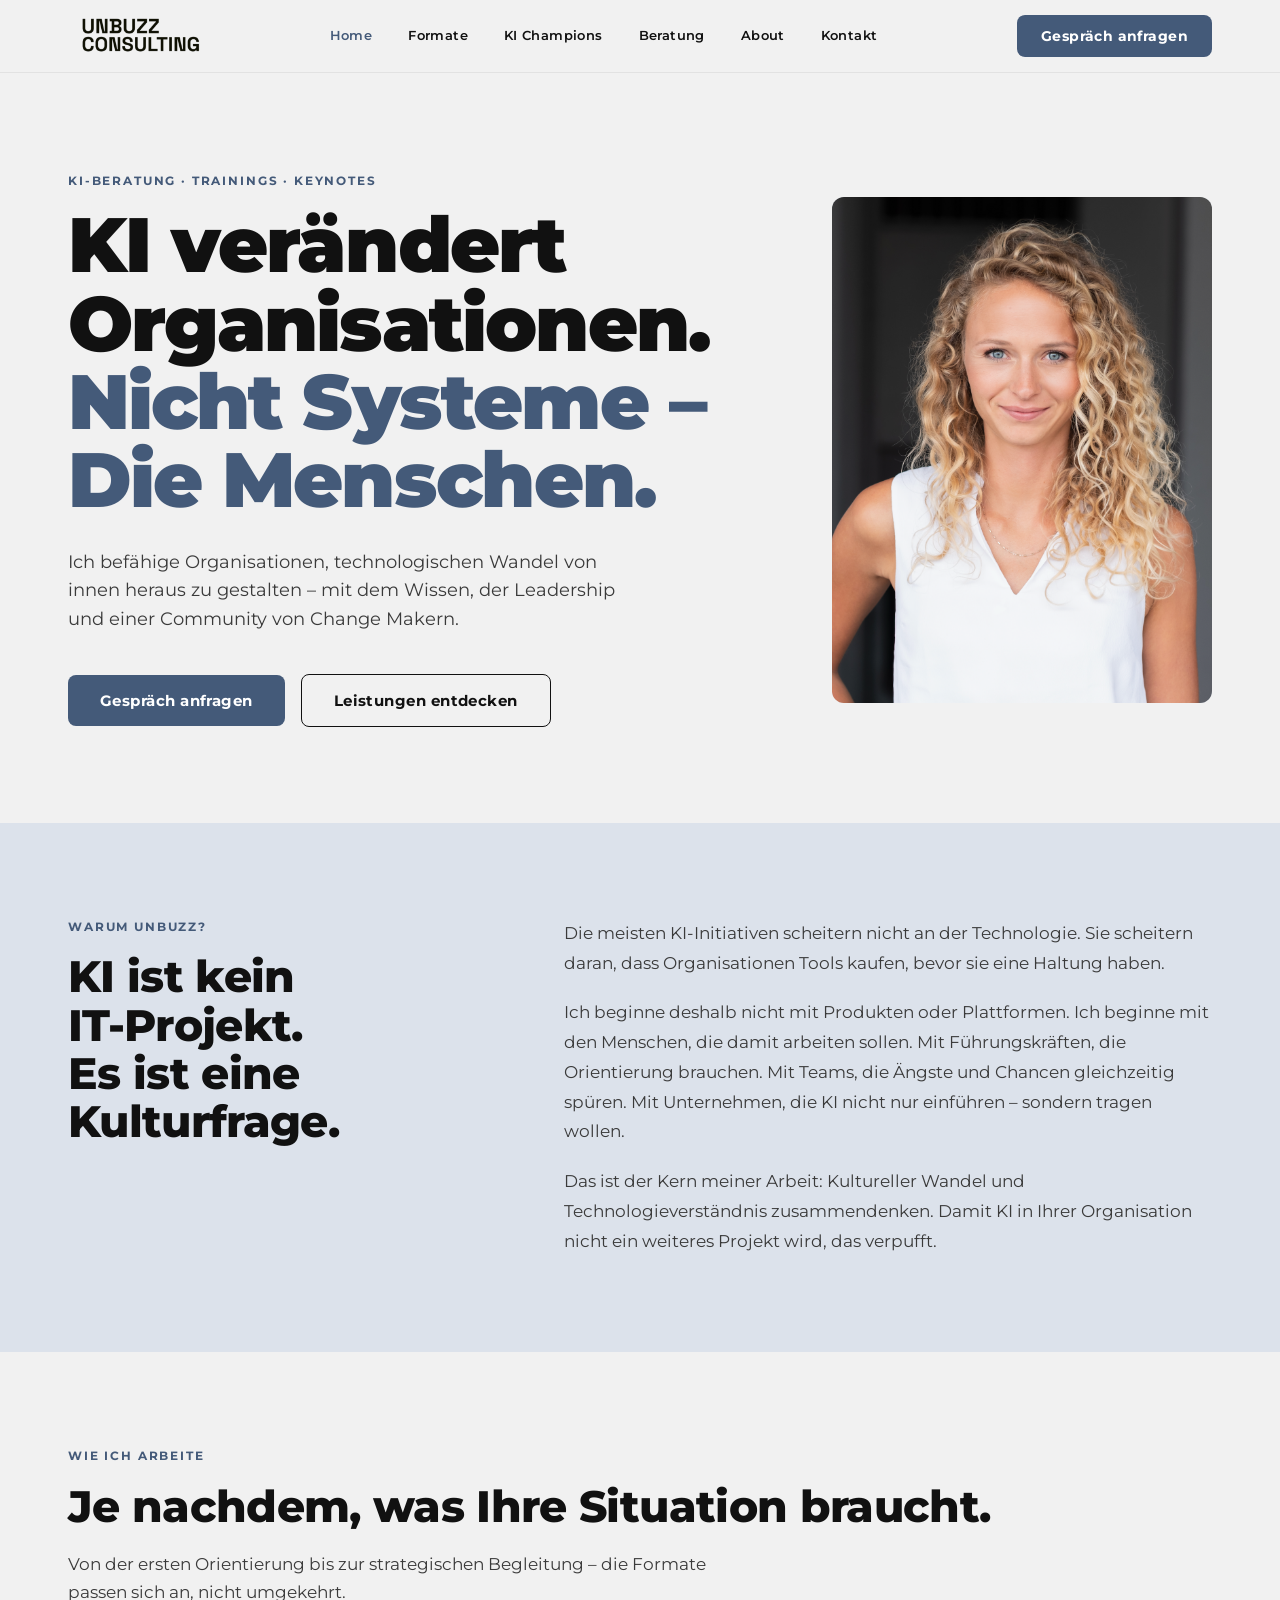
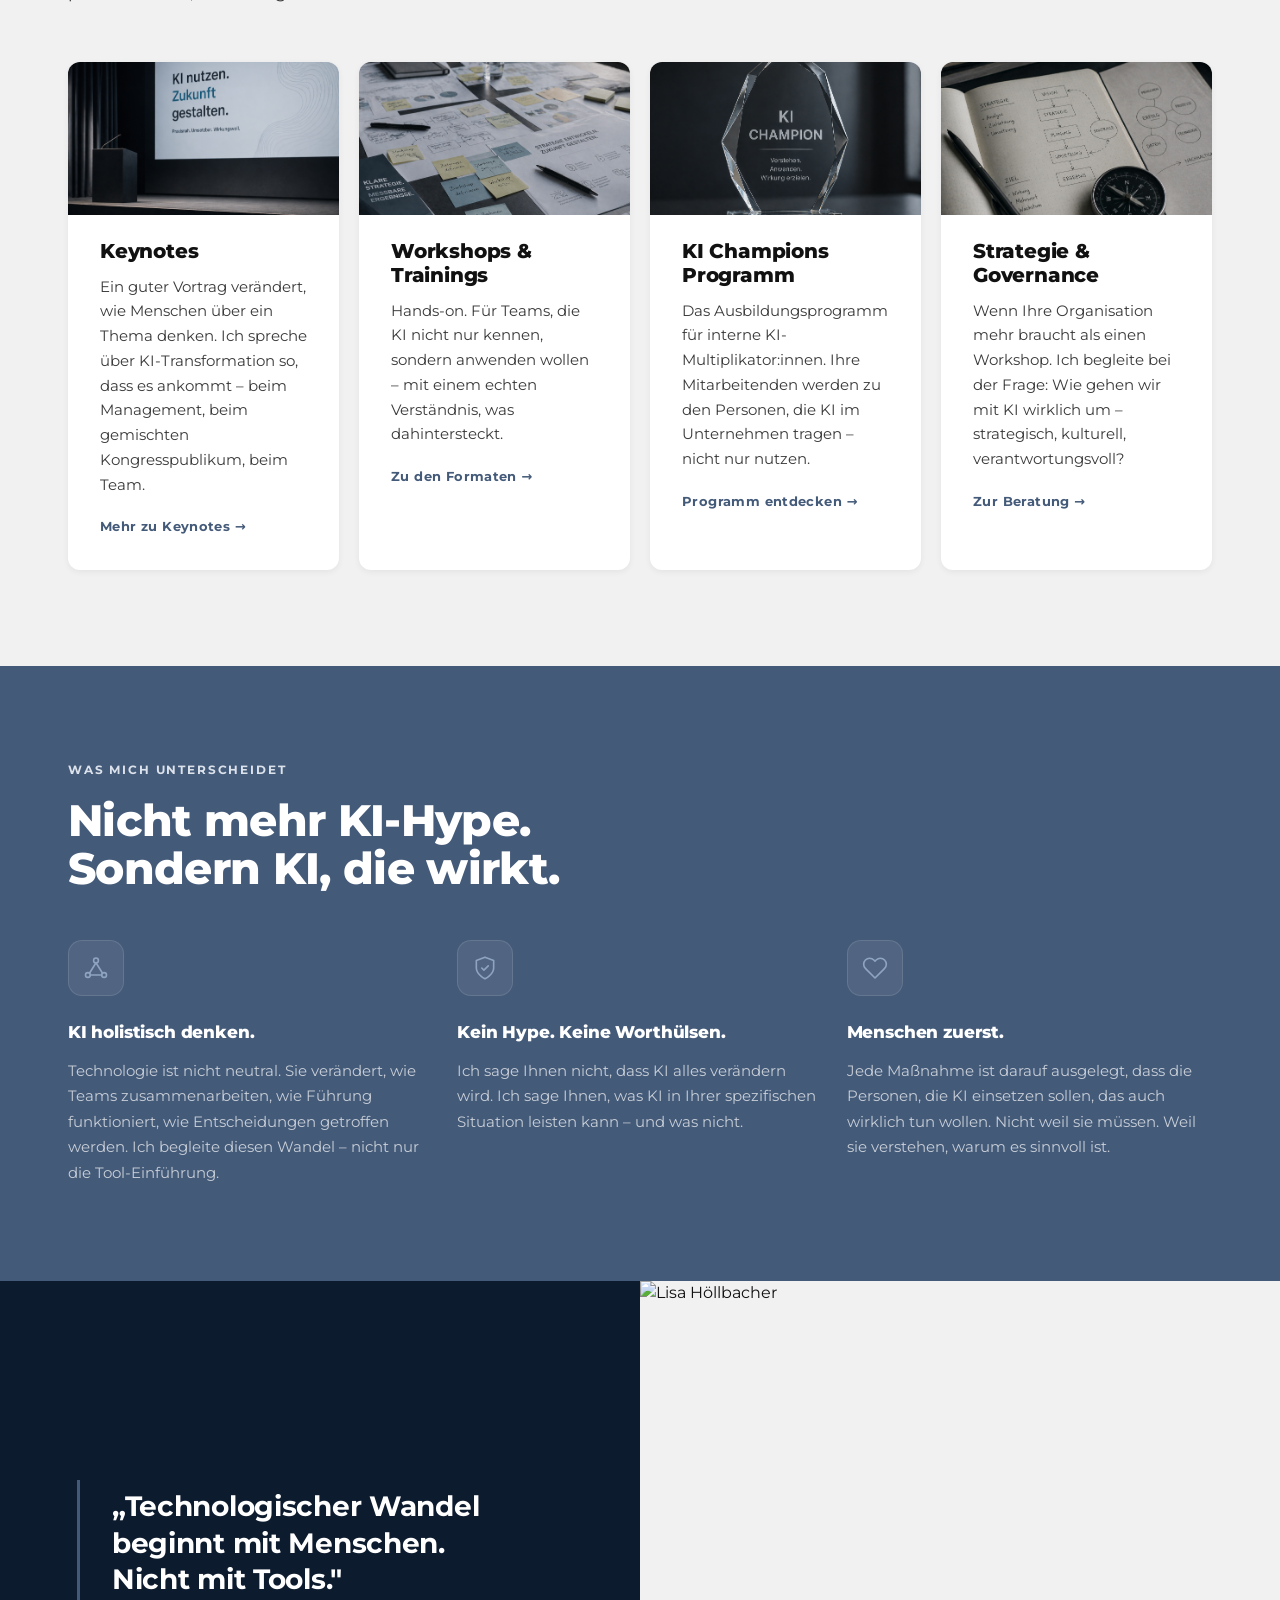
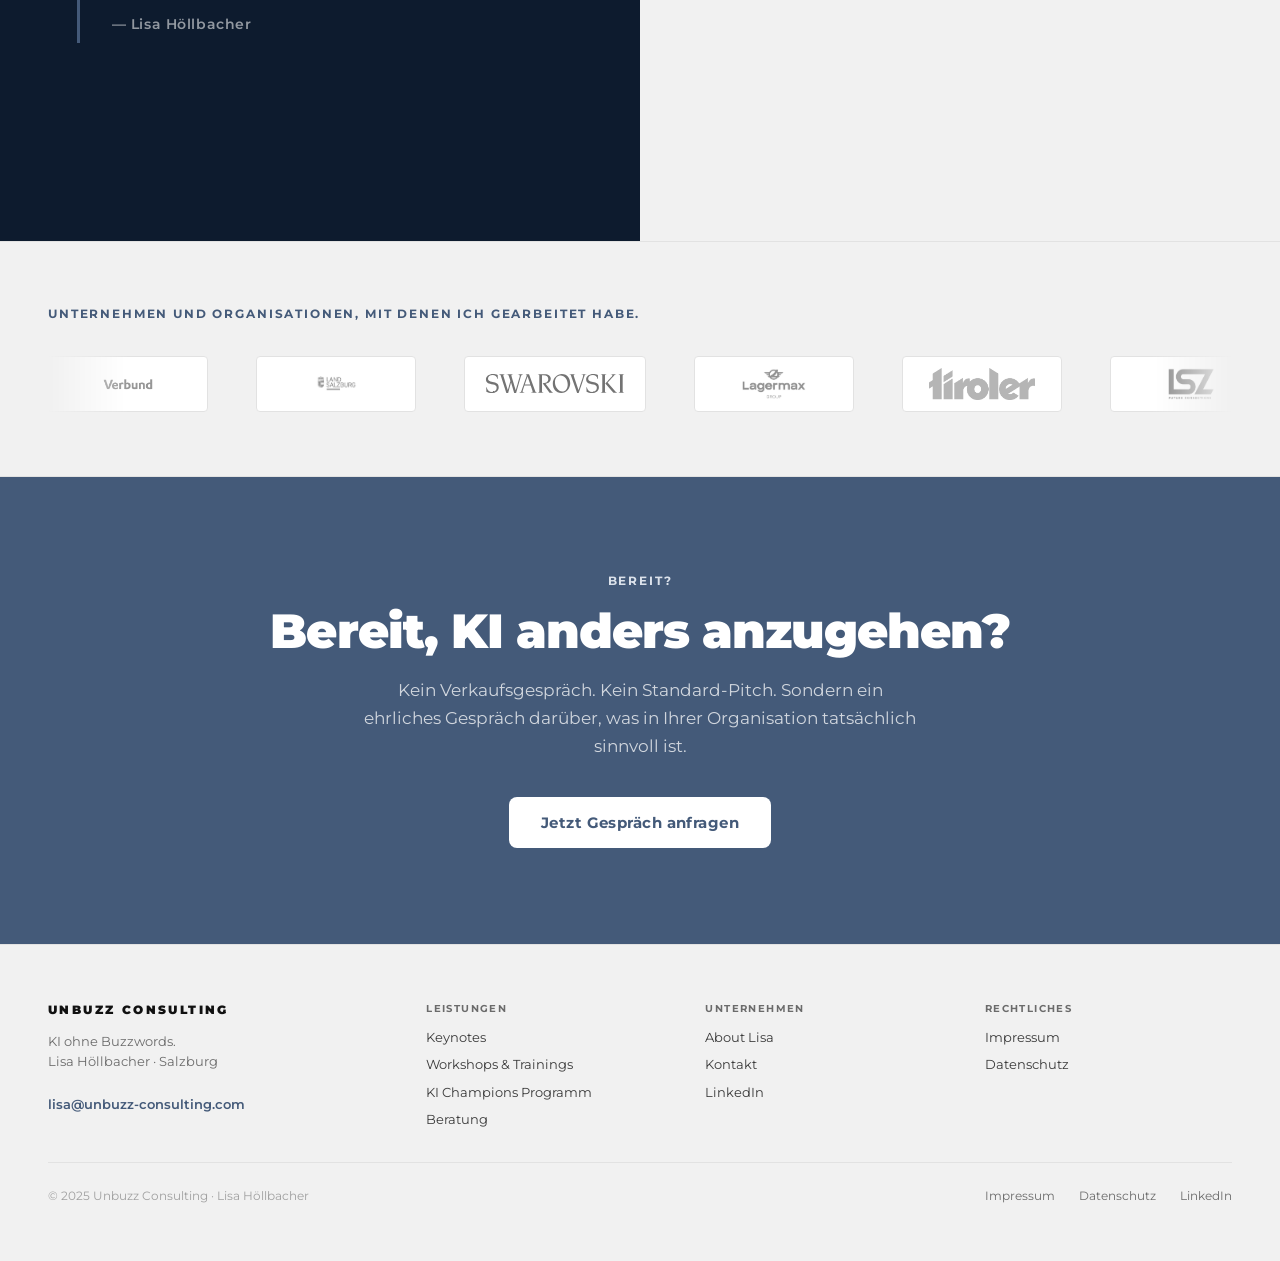
==== commit 1fd306ab: "Quote section: full-height split layout, image fills right column uncropped" ====
--- a/index.html
+++ b/index.html
@@ -271,15 +271,17 @@
     </section>
 
     <!-- BLOCK 5: PULL QUOTE -->
-    <section class="section" style="padding-top:80px;padding-bottom:80px;">
-      <div style="max-width:1100px;margin:0 auto;display:grid;grid-template-columns:1fr 340px;gap:64px;align-items:center;">
+    <section style="display:grid;grid-template-columns:1fr 1fr;min-height:560px;overflow:hidden;" aria-label="Zitat">
+      <div style="background:var(--unb-dark,#0d1b2e);display:flex;align-items:center;padding:80px clamp(32px,6vw,96px);">
         <blockquote class="pull-quote" style="margin:0;">
-          <p class="pull-quote__text">„In einer Welt, die sich so schnell verändert, müssen Organisationen verstehen: Technologie ist kein IT-Thema. Sie verändert ganze Unternehmen."</p>
-          <footer class="pull-quote__author">— Lisa Höllbacher</footer>
+          <p class="pull-quote__text" style="color:#fff;">„Technologischer Wandel beginnt mit Menschen. Nicht mit Tools."</p>
+          <footer class="pull-quote__author" style="color:rgba(255,255,255,0.55);">— Lisa Höllbacher</footer>
         </blockquote>
-        <div style="border-radius:10px;overflow:hidden;aspect-ratio:3/4;">
-          <img src="./assets/img/Thomsen Photography-01. Oktober 2024-13.jpg" alt="Lisa Höllbacher" style="width:100%;height:100%;object-fit:cover;object-position:center top;display:block;" loading="lazy">
-        </div>
+      </div>
+      <div style="position:relative;min-height:560px;">
+        <img src="./assets/img/Thomsen Photography-01. Oktober 2024-13.jpg" alt="Lisa Höllbacher"
+             style="position:absolute;inset:0;width:100%;height:100%;object-fit:cover;object-position:center top;display:block;"
+             loading="lazy">
       </div>
     </section>
 
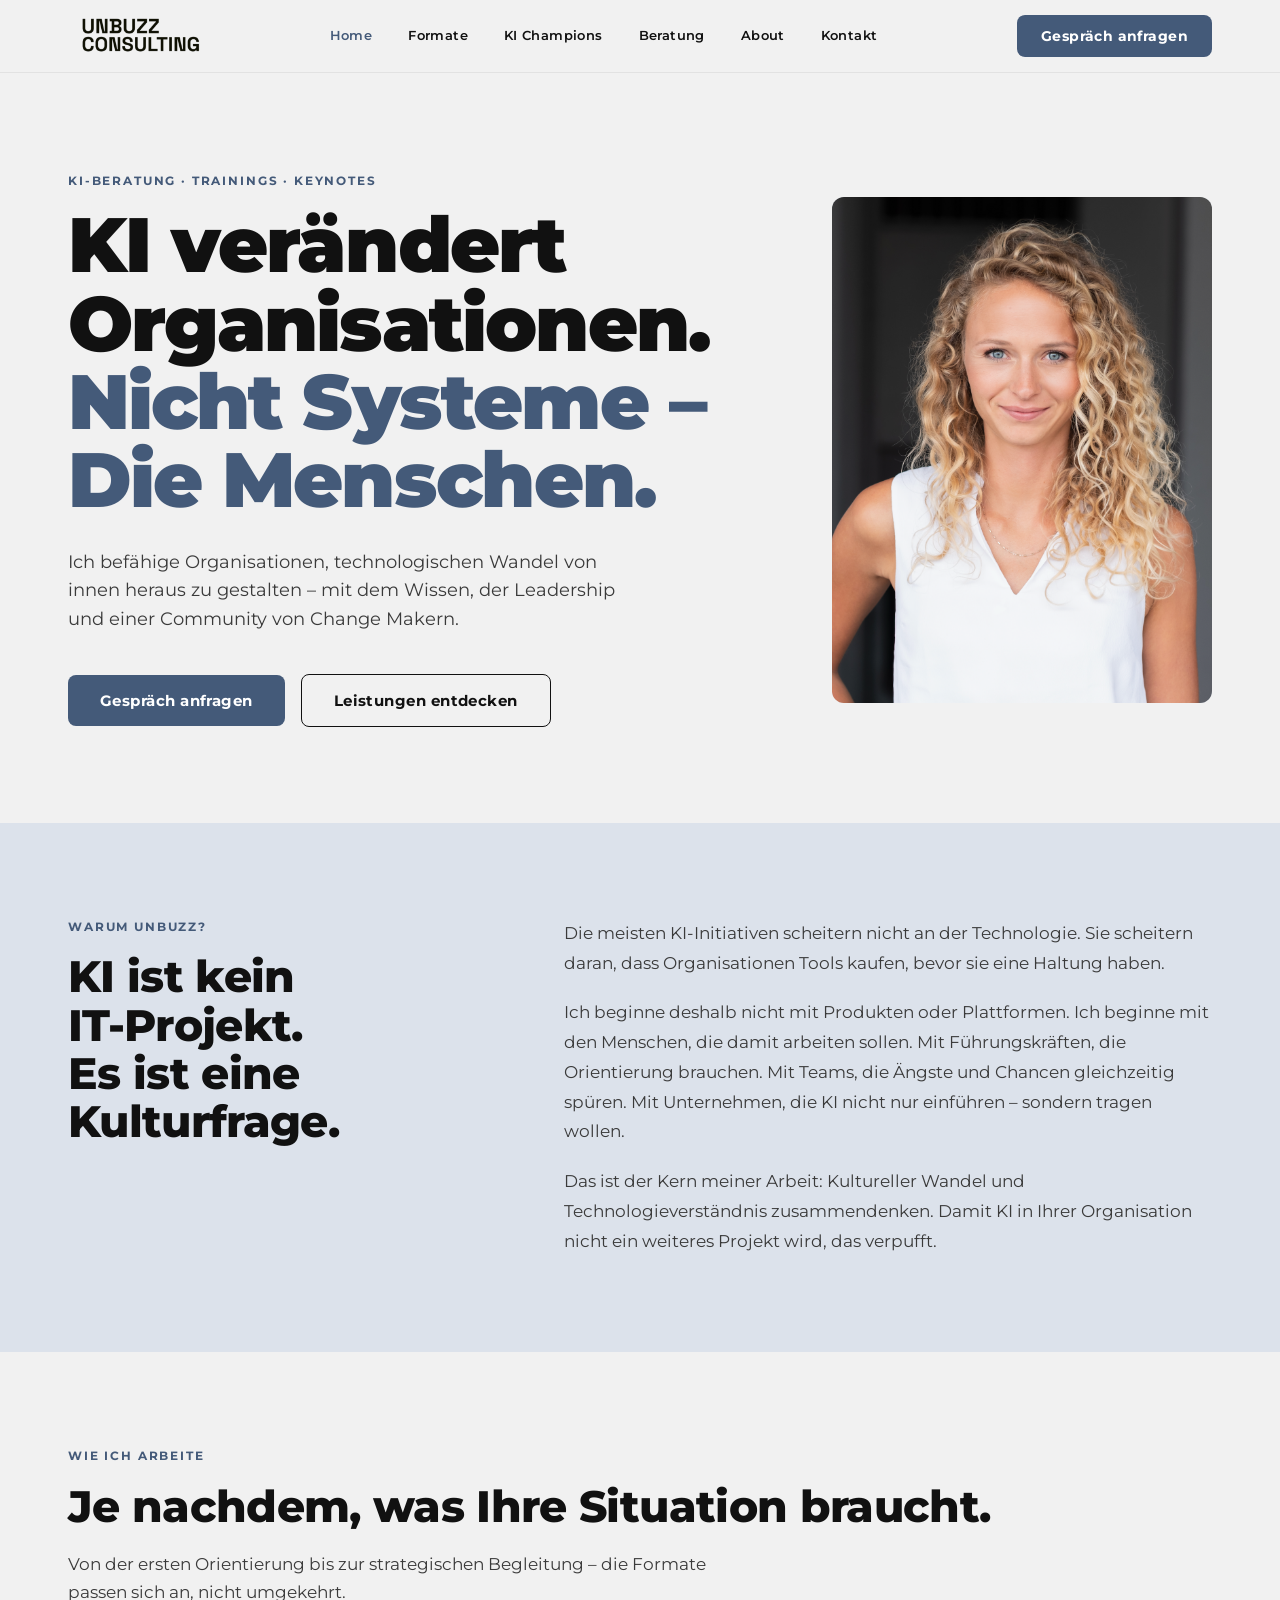
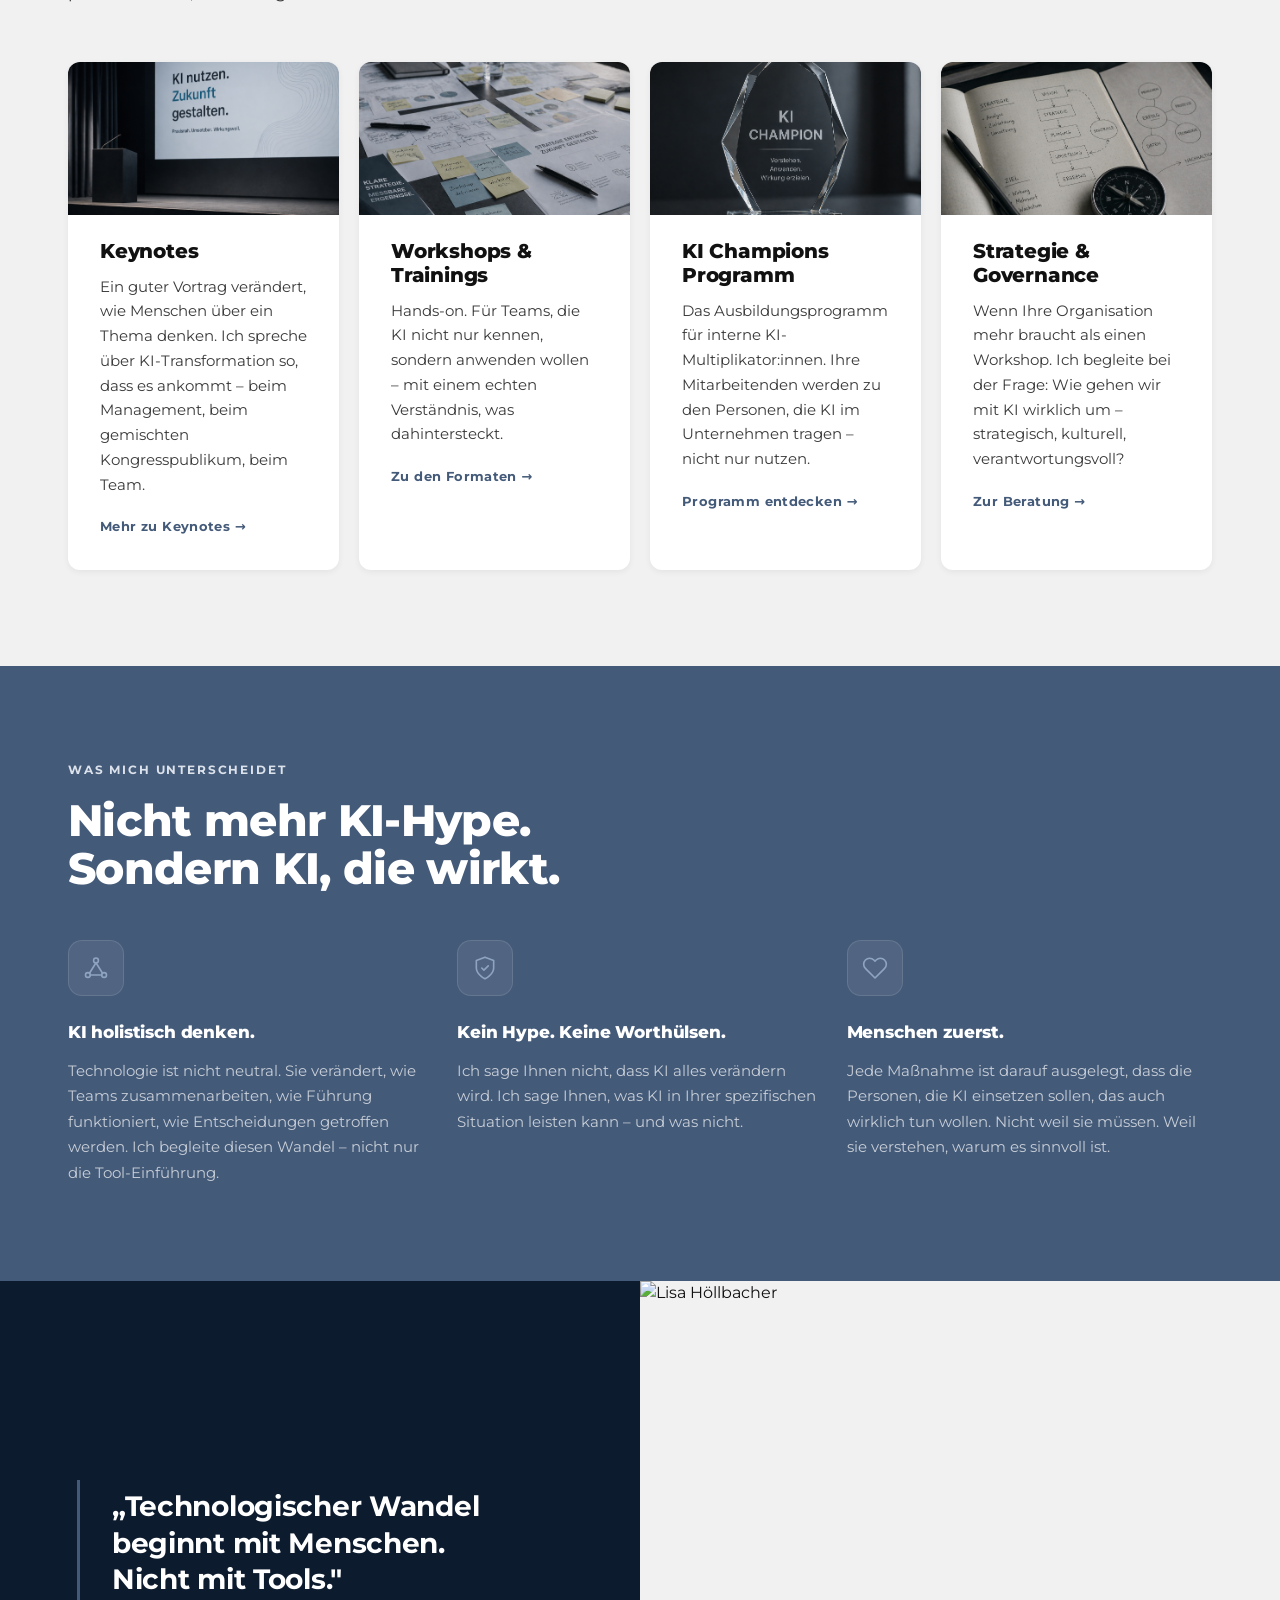
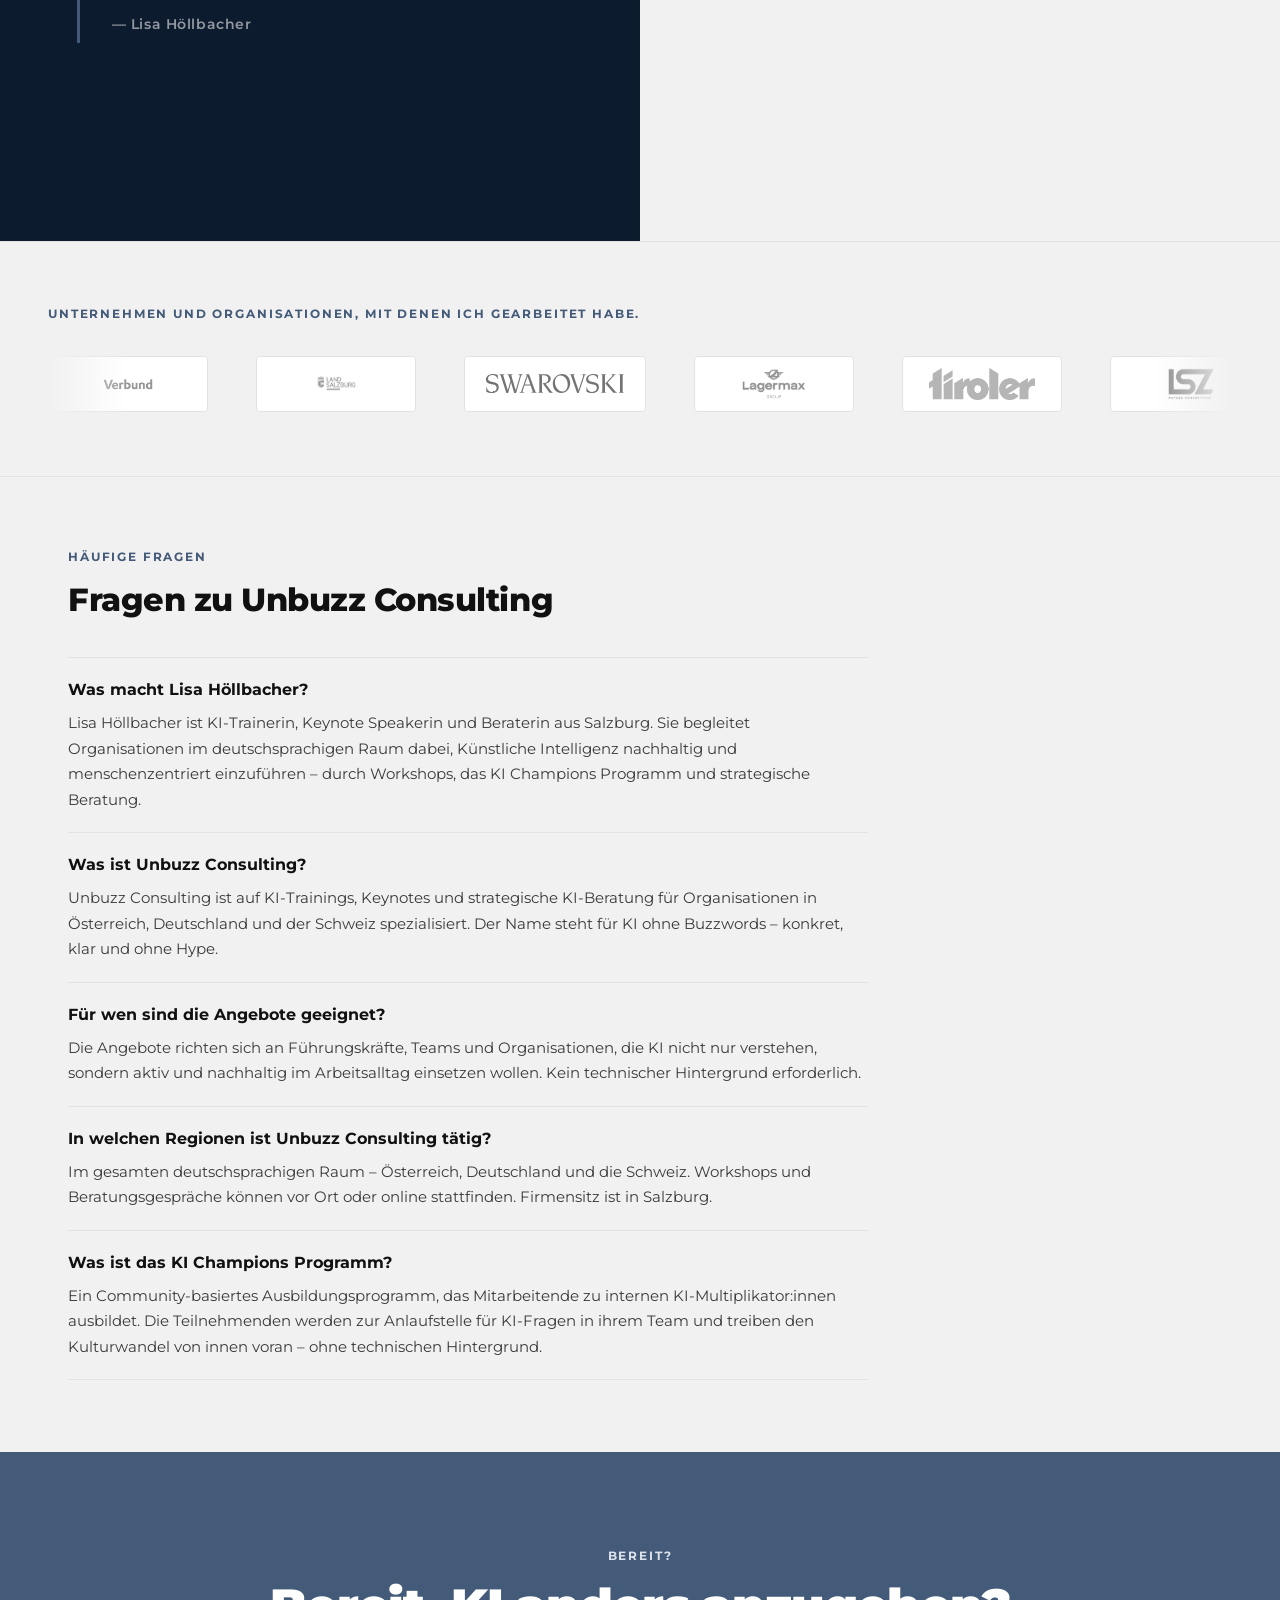
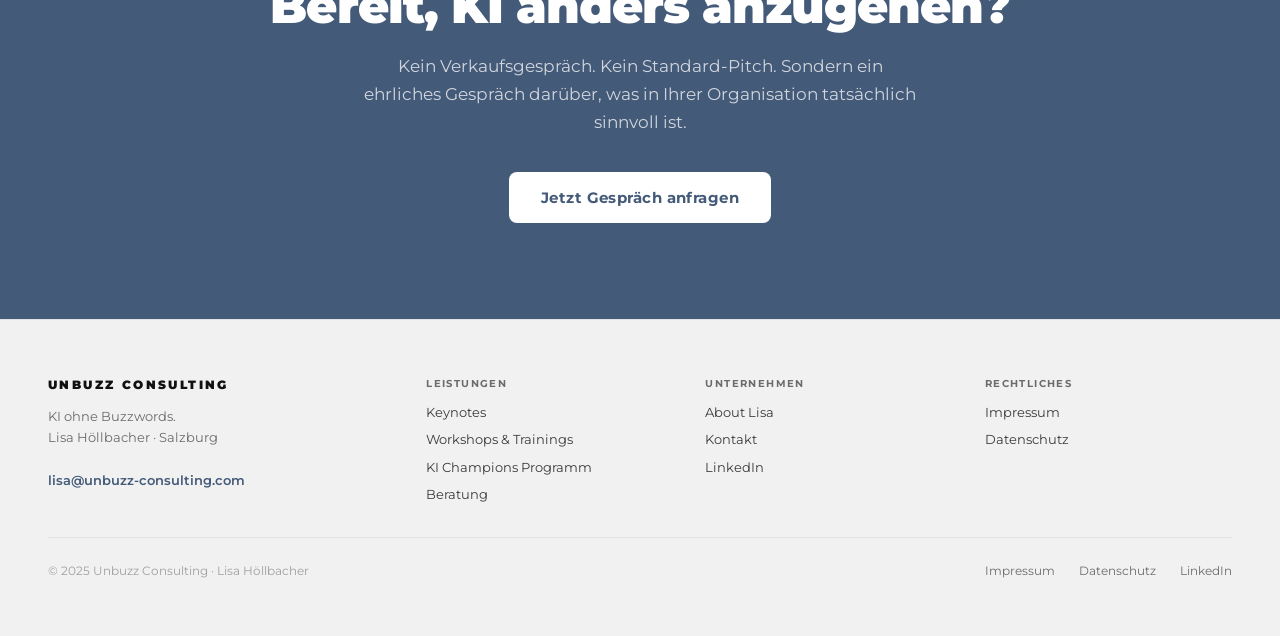
==== commit b0628b3e: "GEO: rich JSON-LD schemas + FAQPage on all main pages" ====
--- a/index.html
+++ b/index.html
@@ -21,28 +21,94 @@
     "@graph": [
       {
         "@type": "Person",
+        "@id": "https://unbuzz-consulting.com/#lisa",
         "name": "Lisa Höllbacher",
+        "givenName": "Lisa",
+        "familyName": "Höllbacher",
         "jobTitle": "KI-Trainerin, Keynote Speakerin & Beraterin",
+        "description": "Lisa Höllbacher ist KI-Trainerin, Keynote Speakerin und Beraterin aus Salzburg, Österreich. Forbes 30 Under 30 Europe 2023. Sie begleitet Organisationen im deutschsprachigen Raum dabei, Künstliche Intelligenz nachhaltig und menschenzentriert einzuführen.",
         "url": "https://unbuzz-consulting.com/about.html",
+        "image": "https://unbuzz-consulting.com/assets/img/lisa-portrait.jpg",
         "sameAs": [
           "https://www.linkedin.com/in/lisa-hoellbacher",
           "https://www.forbes.com/profile/lisa-hoellbacher"
-        ]
+        ],
+        "knowsAbout": ["Künstliche Intelligenz", "KI-Strategie", "Change Management", "Digitale Transformation", "KI-Training", "Prompt Engineering", "KI-Governance"],
+        "award": "Forbes 30 Under 30 Europe 2023",
+        "worksFor": { "@id": "https://unbuzz-consulting.com/#unbuzz" }
       },
       {
         "@type": "ProfessionalService",
+        "@id": "https://unbuzz-consulting.com/#unbuzz",
         "name": "Unbuzz Consulting",
-        "description": "KI-Trainings, Keynotes und strategische Beratung für Organisationen",
+        "description": "KI-Trainings, Keynotes und strategische Beratung für Organisationen. Spezialisiert auf nachhaltige KI-Integration und Kulturwandel im deutschsprachigen Raum.",
         "url": "https://unbuzz-consulting.com",
         "email": "lisa@unbuzz-consulting.com",
         "telephone": "+436641111668",
+        "founder": { "@id": "https://unbuzz-consulting.com/#lisa" },
         "address": {
           "@type": "PostalAddress",
           "addressLocality": "Hallein",
           "postalCode": "5400",
+          "addressRegion": "Salzburg",
           "addressCountry": "AT"
         },
-        "areaServed": ["AT", "DE", "CH"]
+        "areaServed": ["AT", "DE", "CH"],
+        "hasOfferCatalog": {
+          "@type": "OfferCatalog",
+          "name": "KI-Angebote Unbuzz Consulting",
+          "itemListElement": [
+            { "@type": "Offer", "itemOffered": { "@type": "Service", "name": "KI-Impulsvortrag & Keynote" } },
+            { "@type": "Offer", "itemOffered": { "@type": "Service", "name": "KI-Workshops & Trainings" } },
+            { "@type": "Offer", "itemOffered": { "@type": "Service", "name": "KI Champions Programm" } },
+            { "@type": "Offer", "itemOffered": { "@type": "Service", "name": "KI-Strategieberatung" } }
+          ]
+        }
+      },
+      {
+        "@type": "FAQPage",
+        "mainEntity": [
+          {
+            "@type": "Question",
+            "name": "Was macht Lisa Höllbacher?",
+            "acceptedAnswer": {
+              "@type": "Answer",
+              "text": "Lisa Höllbacher ist KI-Trainerin, Keynote Speakerin und Beraterin aus Salzburg. Sie begleitet Organisationen im deutschsprachigen Raum dabei, Künstliche Intelligenz nachhaltig und menschenzentriert einzuführen – durch Workshops, das KI Champions Programm und strategische Beratung."
+            }
+          },
+          {
+            "@type": "Question",
+            "name": "Was ist Unbuzz Consulting?",
+            "acceptedAnswer": {
+              "@type": "Answer",
+              "text": "Unbuzz Consulting ist das Unternehmen von Lisa Höllbacher, spezialisiert auf KI-Trainings, Keynotes und strategische KI-Beratung für Organisationen in Österreich, Deutschland und der Schweiz. Der Name steht für KI ohne Buzzwords – konkret, klar und ohne Hype."
+            }
+          },
+          {
+            "@type": "Question",
+            "name": "Für wen sind die Angebote von Unbuzz Consulting?",
+            "acceptedAnswer": {
+              "@type": "Answer",
+              "text": "Die Angebote richten sich an Führungskräfte, Teams und Organisationen, die KI nicht nur verstehen, sondern aktiv und nachhaltig in ihrem Arbeitsalltag einsetzen wollen. Kein technischer Hintergrund erforderlich."
+            }
+          },
+          {
+            "@type": "Question",
+            "name": "In welchen Regionen ist Unbuzz Consulting tätig?",
+            "acceptedAnswer": {
+              "@type": "Answer",
+              "text": "Unbuzz Consulting ist im gesamten deutschsprachigen Raum tätig – Österreich, Deutschland und die Schweiz. Workshops und Beratung können sowohl vor Ort als auch online stattfinden. Firmensitz ist in Salzburg."
+            }
+          },
+          {
+            "@type": "Question",
+            "name": "Was ist das KI Champions Programm?",
+            "acceptedAnswer": {
+              "@type": "Answer",
+              "text": "Das KI Champions Programm ist ein Community-basiertes Ausbildungsprogramm, das interne KI-Multiplikator:innen in Organisationen ausbildet. Teilnehmende werden zu Anlaufstellen für KI-Fragen in ihrem Team und treiben den Kulturwandel von innen voran."
+            }
+          }
+        ]
       }
     ]
   }
@@ -327,6 +393,36 @@
     </div>
 
     <!-- BLOCK 7: CTA BANNER -->
+    <!-- GEO FAQ SECTION -->
+    <section class="section" aria-labelledby="faq-title" style="padding-top:72px;padding-bottom:72px;">
+      <div style="max-width:800px;">
+        <span class="eyebrow">Häufige Fragen</span>
+        <h2 class="section__title" id="faq-title" style="font-size:clamp(1.5rem,2.5vw,2rem);margin-bottom:40px;">Fragen zu Unbuzz Consulting</h2>
+        <dl style="display:flex;flex-direction:column;gap:0;">
+          <div style="border-top:1px solid var(--border-1);padding:20px 0;">
+            <dt style="font-weight:700;font-size:1rem;color:var(--fg-1);margin-bottom:8px;">Was macht Lisa Höllbacher?</dt>
+            <dd style="font-size:0.9375rem;color:var(--fg-2);line-height:1.7;margin:0;">Lisa Höllbacher ist KI-Trainerin, Keynote Speakerin und Beraterin aus Salzburg. Sie begleitet Organisationen im deutschsprachigen Raum dabei, Künstliche Intelligenz nachhaltig und menschenzentriert einzuführen – durch Workshops, das KI Champions Programm und strategische Beratung.</dd>
+          </div>
+          <div style="border-top:1px solid var(--border-1);padding:20px 0;">
+            <dt style="font-weight:700;font-size:1rem;color:var(--fg-1);margin-bottom:8px;">Was ist Unbuzz Consulting?</dt>
+            <dd style="font-size:0.9375rem;color:var(--fg-2);line-height:1.7;margin:0;">Unbuzz Consulting ist auf KI-Trainings, Keynotes und strategische KI-Beratung für Organisationen in Österreich, Deutschland und der Schweiz spezialisiert. Der Name steht für KI ohne Buzzwords – konkret, klar und ohne Hype.</dd>
+          </div>
+          <div style="border-top:1px solid var(--border-1);padding:20px 0;">
+            <dt style="font-weight:700;font-size:1rem;color:var(--fg-1);margin-bottom:8px;">Für wen sind die Angebote geeignet?</dt>
+            <dd style="font-size:0.9375rem;color:var(--fg-2);line-height:1.7;margin:0;">Die Angebote richten sich an Führungskräfte, Teams und Organisationen, die KI nicht nur verstehen, sondern aktiv und nachhaltig im Arbeitsalltag einsetzen wollen. Kein technischer Hintergrund erforderlich.</dd>
+          </div>
+          <div style="border-top:1px solid var(--border-1);padding:20px 0;">
+            <dt style="font-weight:700;font-size:1rem;color:var(--fg-1);margin-bottom:8px;">In welchen Regionen ist Unbuzz Consulting tätig?</dt>
+            <dd style="font-size:0.9375rem;color:var(--fg-2);line-height:1.7;margin:0;">Im gesamten deutschsprachigen Raum – Österreich, Deutschland und die Schweiz. Workshops und Beratungsgespräche können vor Ort oder online stattfinden. Firmensitz ist in Salzburg.</dd>
+          </div>
+          <div style="border-top:1px solid var(--border-1);border-bottom:1px solid var(--border-1);padding:20px 0;">
+            <dt style="font-weight:700;font-size:1rem;color:var(--fg-1);margin-bottom:8px;">Was ist das KI Champions Programm?</dt>
+            <dd style="font-size:0.9375rem;color:var(--fg-2);line-height:1.7;margin:0;">Ein Community-basiertes Ausbildungsprogramm, das Mitarbeitende zu internen KI-Multiplikator:innen ausbildet. Die Teilnehmenden werden zur Anlaufstelle für KI-Fragen in ihrem Team und treiben den Kulturwandel von innen voran – ohne technischen Hintergrund.</dd>
+          </div>
+        </dl>
+      </div>
+    </section>
+
     <section class="cta-banner" aria-labelledby="cta-title">
       <div class="cta-banner__inner">
         <span class="eyebrow eyebrow--light" style="text-align:center;display:block;">Bereit?</span>
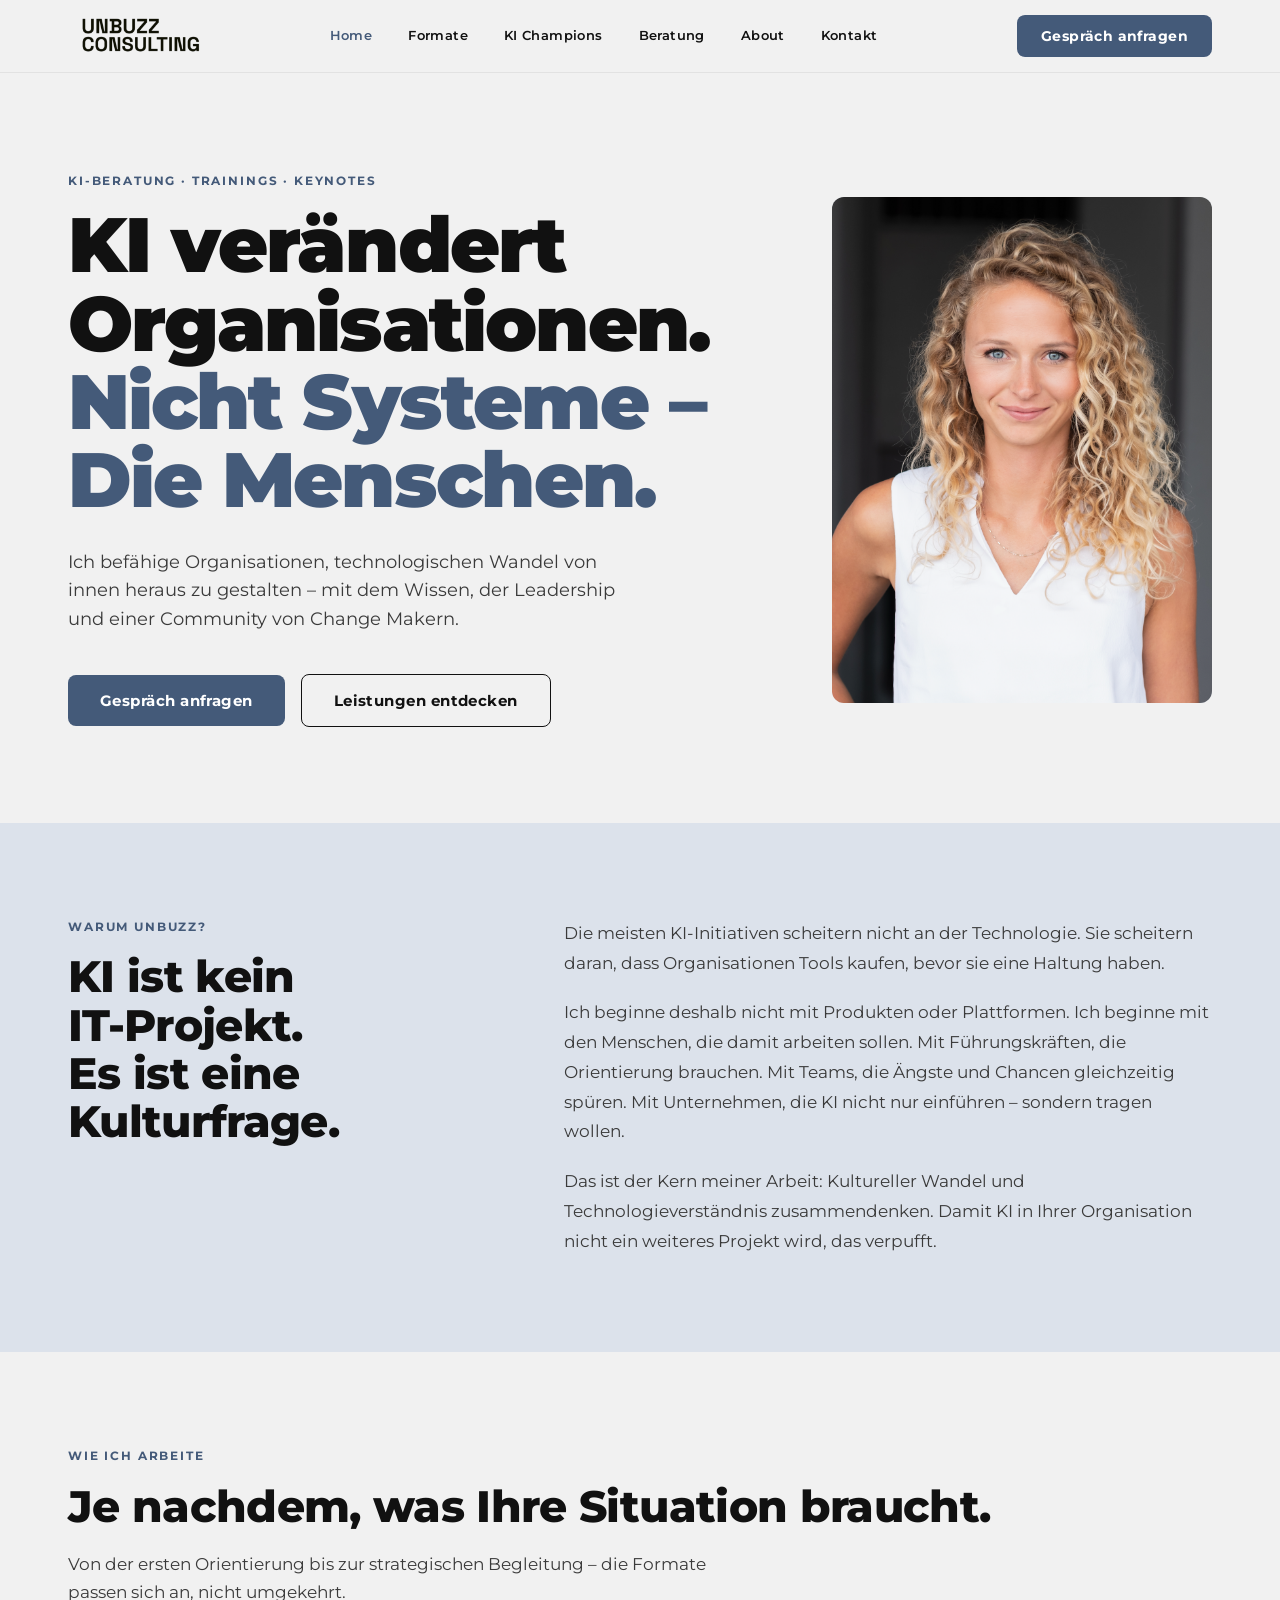
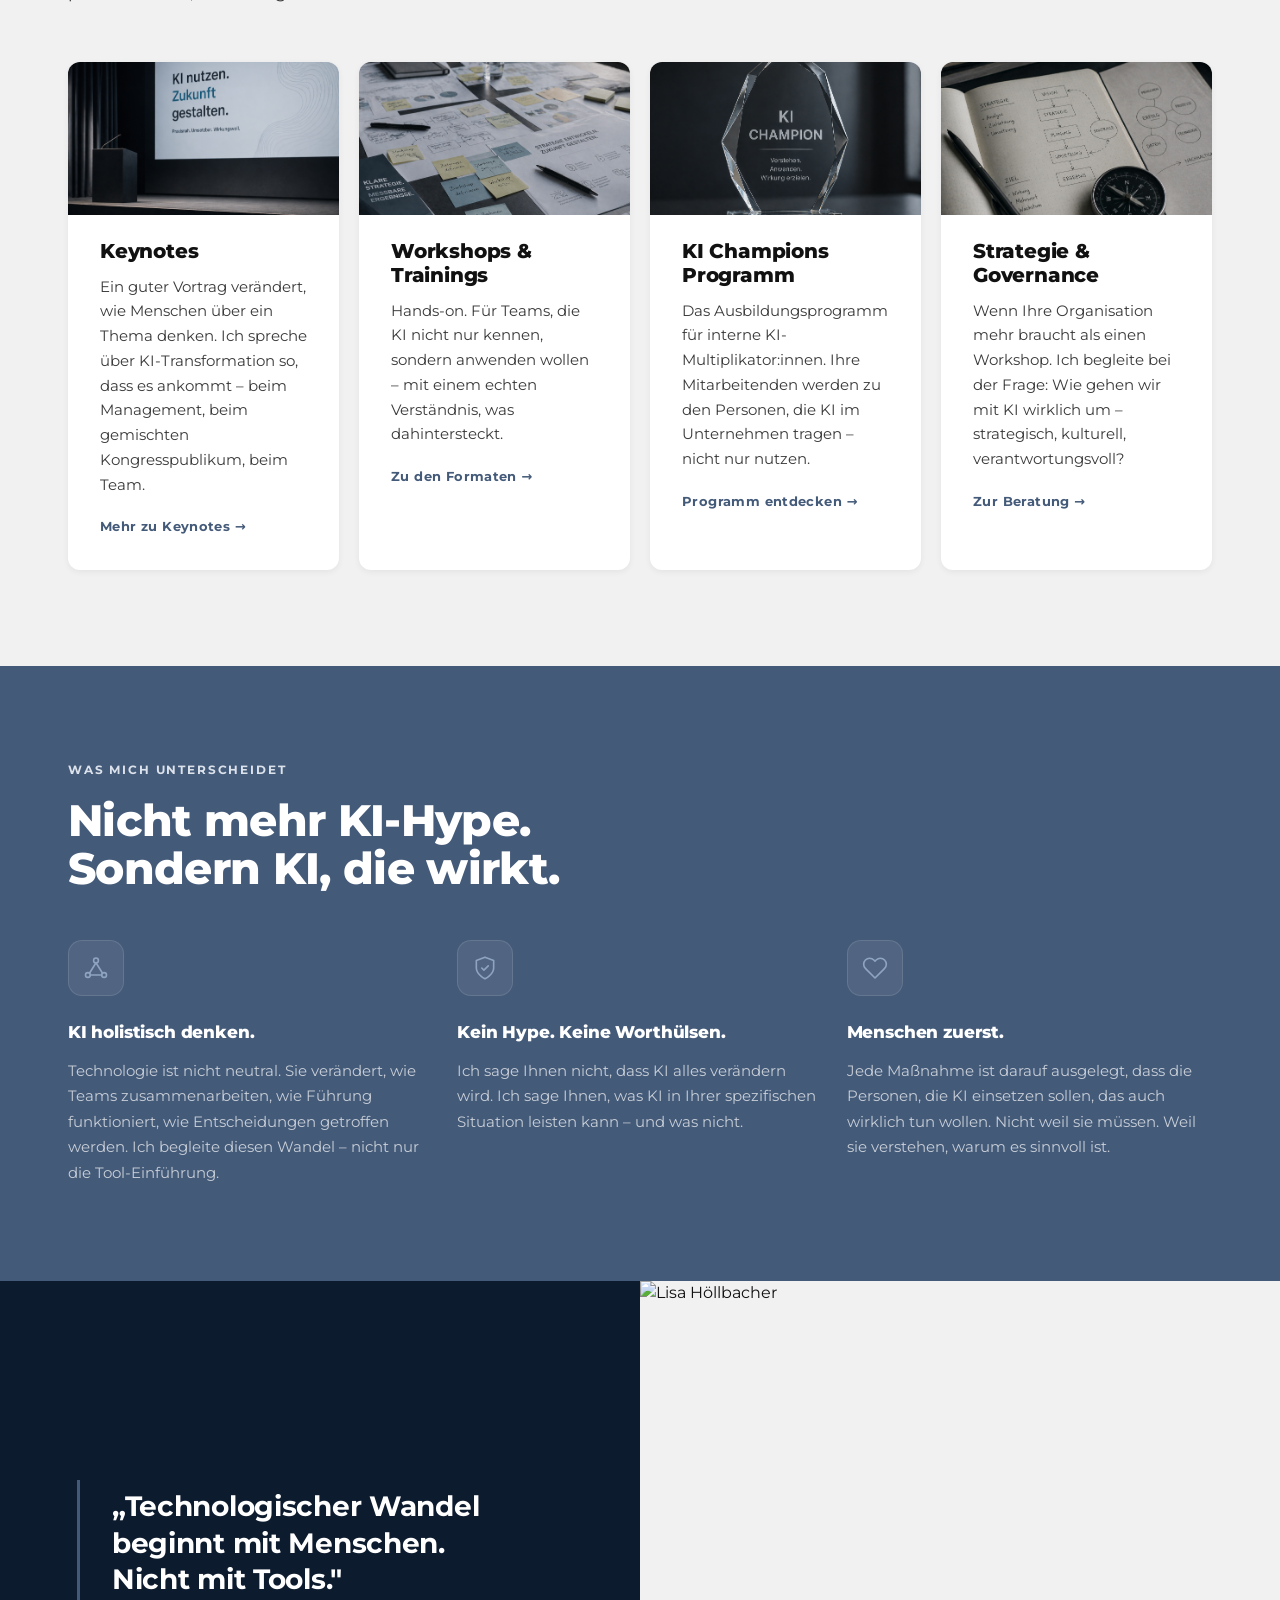
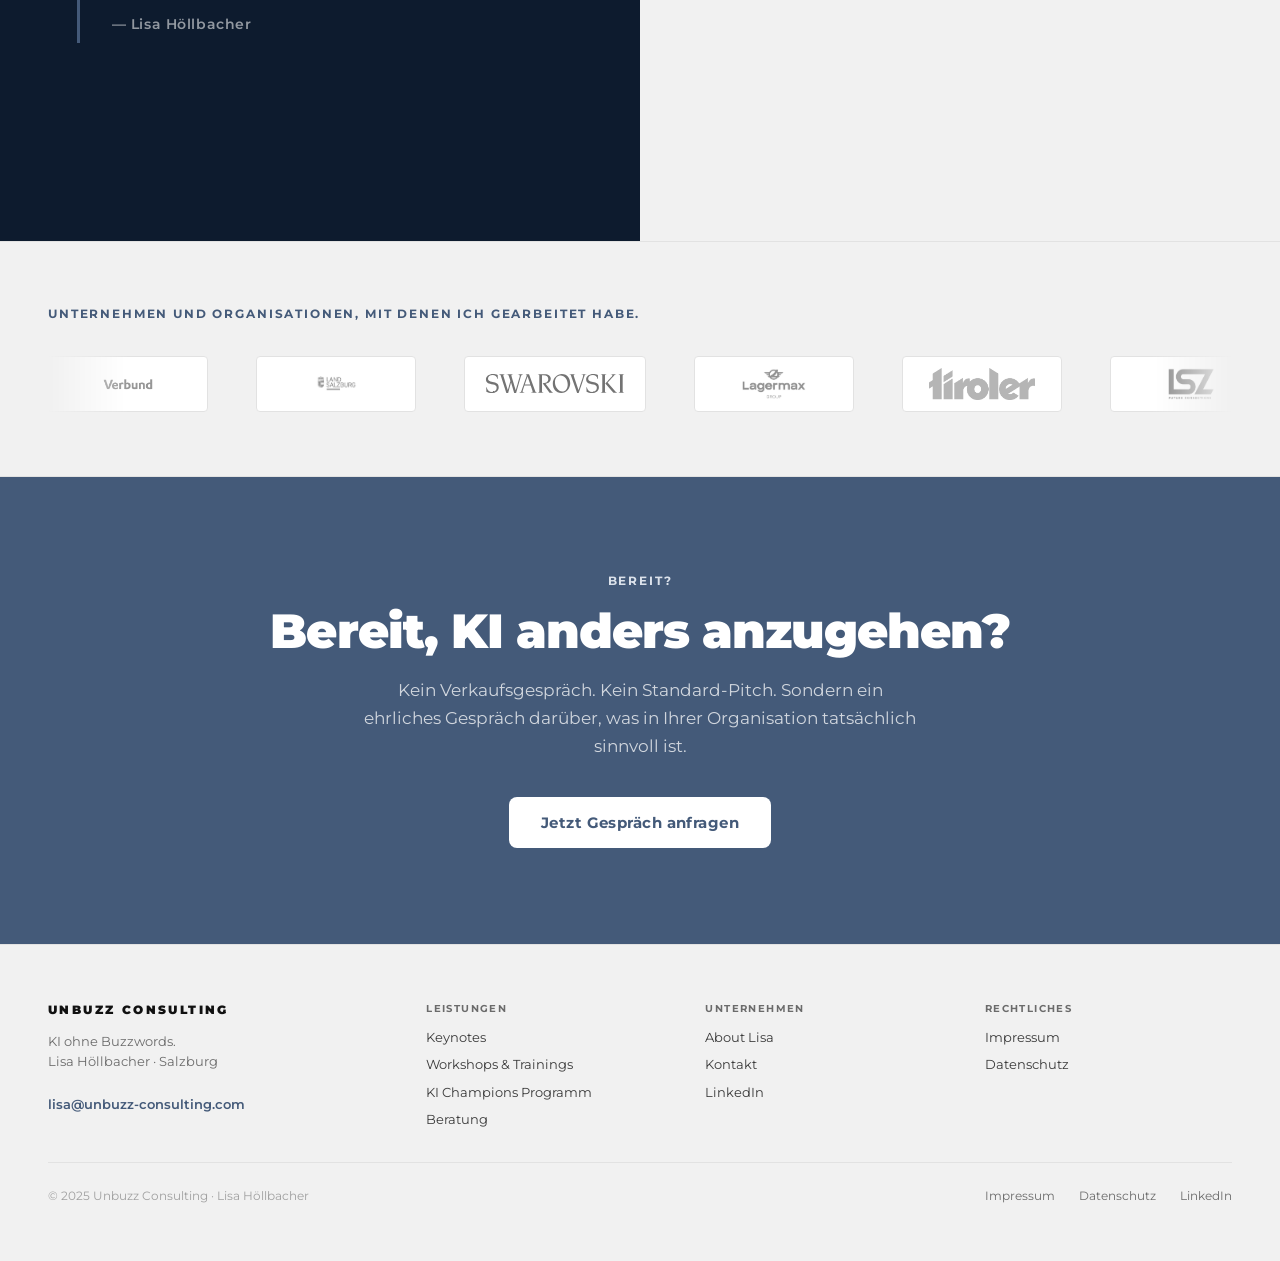
==== commit b4e06241: "Add favicon and apple-touch-icon to all pages - favicon.svg: navy square with U (SVG, scales perfect" ====
--- a/index.html
+++ b/index.html
@@ -14,6 +14,10 @@
   <meta property="og:site_name" content="Unbuzz Consulting">
   <meta name="robots" content="index, follow">
   <link rel="canonical" href="https://unbuzz-consulting.com/">
+    <link rel="icon" href="./assets/img/favicon.svg" type="image/svg+xml">
+  <link rel="icon" href="./assets/img/favicon-32.png" sizes="32x32" type="image/png">
+  <link rel="icon" href="./assets/img/favicon-16.png" sizes="16x16" type="image/png">
+  <link rel="apple-touch-icon" href="./assets/img/apple-touch-icon.png">
   <link rel="stylesheet" href="./assets/css/style.css">
   <script type="application/ld+json">
   {
@@ -392,37 +396,6 @@
       </div>
     </div>
 
-    <!-- BLOCK 7: CTA BANNER -->
-    <!-- GEO FAQ SECTION -->
-    <section class="section" aria-labelledby="faq-title" style="padding-top:72px;padding-bottom:72px;">
-      <div style="max-width:800px;">
-        <span class="eyebrow">Häufige Fragen</span>
-        <h2 class="section__title" id="faq-title" style="font-size:clamp(1.5rem,2.5vw,2rem);margin-bottom:40px;">Fragen zu Unbuzz Consulting</h2>
-        <dl style="display:flex;flex-direction:column;gap:0;">
-          <div style="border-top:1px solid var(--border-1);padding:20px 0;">
-            <dt style="font-weight:700;font-size:1rem;color:var(--fg-1);margin-bottom:8px;">Was macht Lisa Höllbacher?</dt>
-            <dd style="font-size:0.9375rem;color:var(--fg-2);line-height:1.7;margin:0;">Lisa Höllbacher ist KI-Trainerin, Keynote Speakerin und Beraterin aus Salzburg. Sie begleitet Organisationen im deutschsprachigen Raum dabei, Künstliche Intelligenz nachhaltig und menschenzentriert einzuführen – durch Workshops, das KI Champions Programm und strategische Beratung.</dd>
-          </div>
-          <div style="border-top:1px solid var(--border-1);padding:20px 0;">
-            <dt style="font-weight:700;font-size:1rem;color:var(--fg-1);margin-bottom:8px;">Was ist Unbuzz Consulting?</dt>
-            <dd style="font-size:0.9375rem;color:var(--fg-2);line-height:1.7;margin:0;">Unbuzz Consulting ist auf KI-Trainings, Keynotes und strategische KI-Beratung für Organisationen in Österreich, Deutschland und der Schweiz spezialisiert. Der Name steht für KI ohne Buzzwords – konkret, klar und ohne Hype.</dd>
-          </div>
-          <div style="border-top:1px solid var(--border-1);padding:20px 0;">
-            <dt style="font-weight:700;font-size:1rem;color:var(--fg-1);margin-bottom:8px;">Für wen sind die Angebote geeignet?</dt>
-            <dd style="font-size:0.9375rem;color:var(--fg-2);line-height:1.7;margin:0;">Die Angebote richten sich an Führungskräfte, Teams und Organisationen, die KI nicht nur verstehen, sondern aktiv und nachhaltig im Arbeitsalltag einsetzen wollen. Kein technischer Hintergrund erforderlich.</dd>
-          </div>
-          <div style="border-top:1px solid var(--border-1);padding:20px 0;">
-            <dt style="font-weight:700;font-size:1rem;color:var(--fg-1);margin-bottom:8px;">In welchen Regionen ist Unbuzz Consulting tätig?</dt>
-            <dd style="font-size:0.9375rem;color:var(--fg-2);line-height:1.7;margin:0;">Im gesamten deutschsprachigen Raum – Österreich, Deutschland und die Schweiz. Workshops und Beratungsgespräche können vor Ort oder online stattfinden. Firmensitz ist in Salzburg.</dd>
-          </div>
-          <div style="border-top:1px solid var(--border-1);border-bottom:1px solid var(--border-1);padding:20px 0;">
-            <dt style="font-weight:700;font-size:1rem;color:var(--fg-1);margin-bottom:8px;">Was ist das KI Champions Programm?</dt>
-            <dd style="font-size:0.9375rem;color:var(--fg-2);line-height:1.7;margin:0;">Ein Community-basiertes Ausbildungsprogramm, das Mitarbeitende zu internen KI-Multiplikator:innen ausbildet. Die Teilnehmenden werden zur Anlaufstelle für KI-Fragen in ihrem Team und treiben den Kulturwandel von innen voran – ohne technischen Hintergrund.</dd>
-          </div>
-        </dl>
-      </div>
-    </section>
-
     <section class="cta-banner" aria-labelledby="cta-title">
       <div class="cta-banner__inner">
         <span class="eyebrow eyebrow--light" style="text-align:center;display:block;">Bereit?</span>
